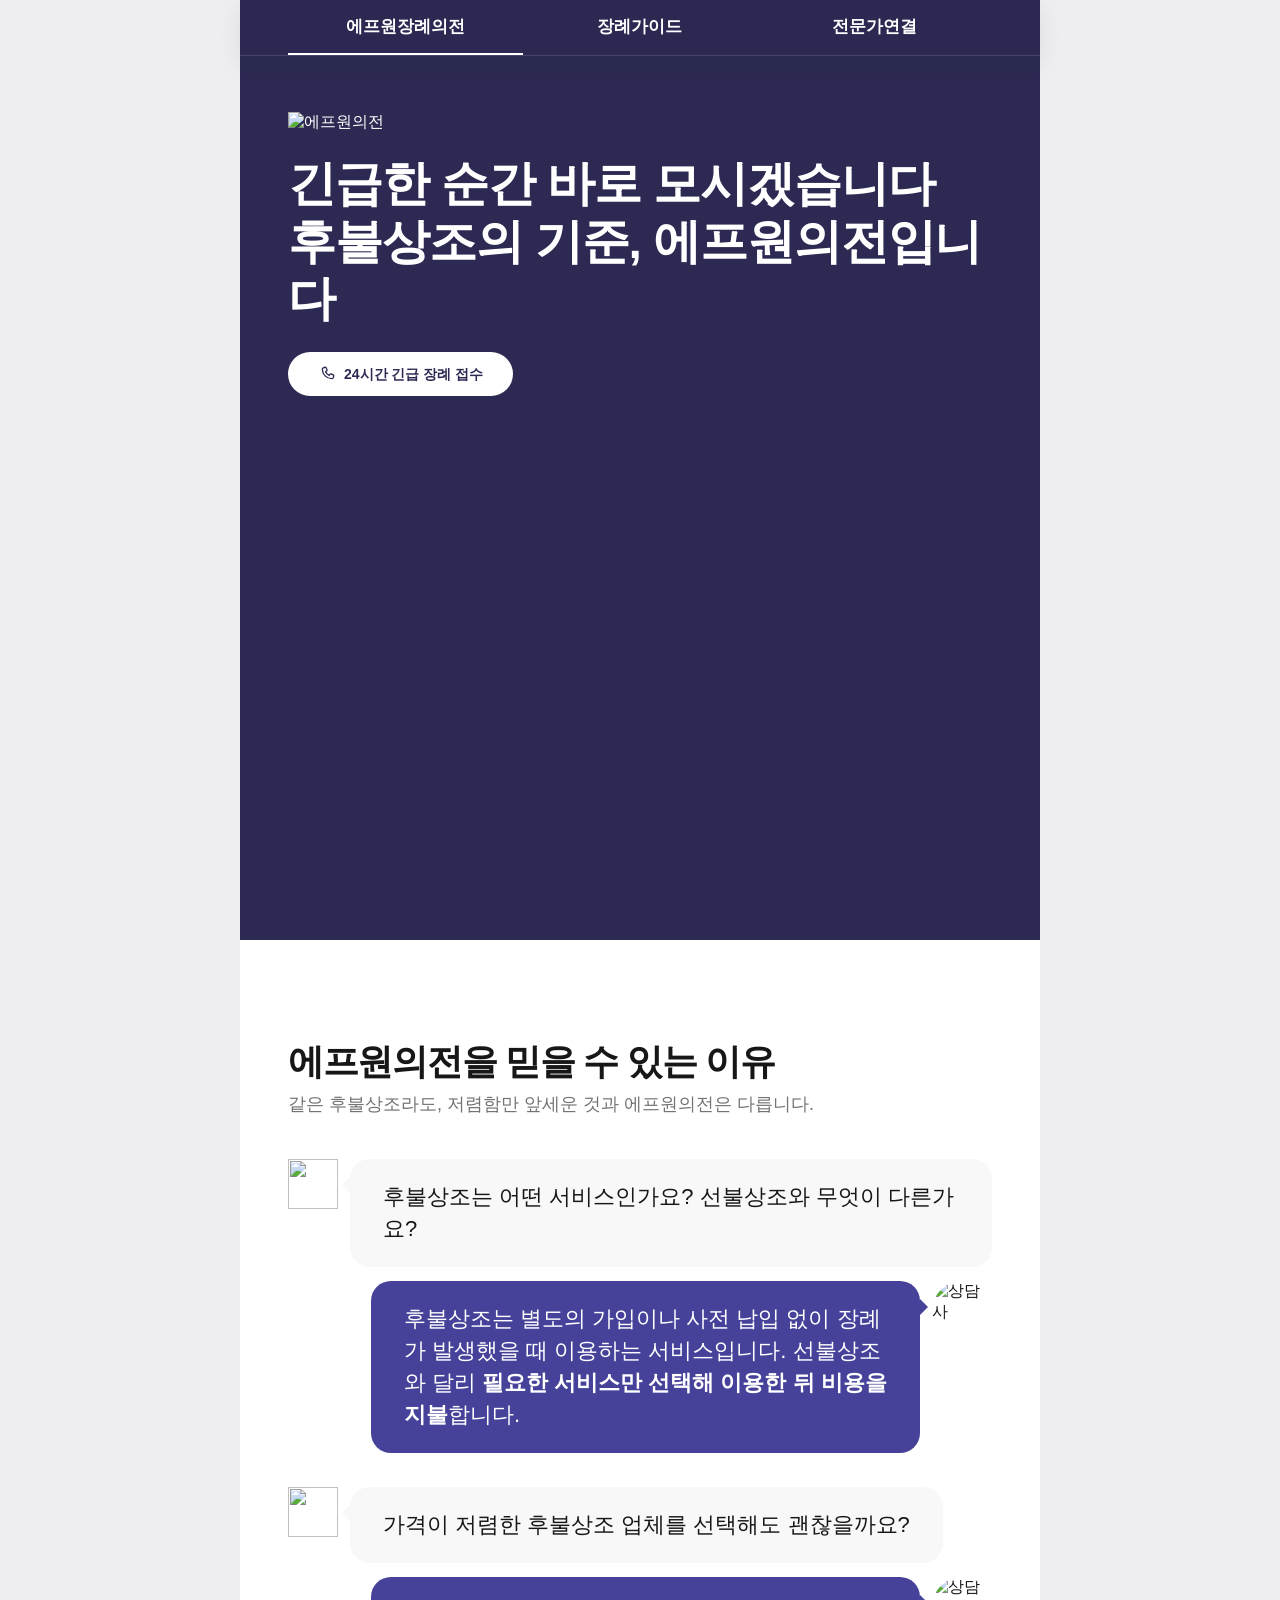
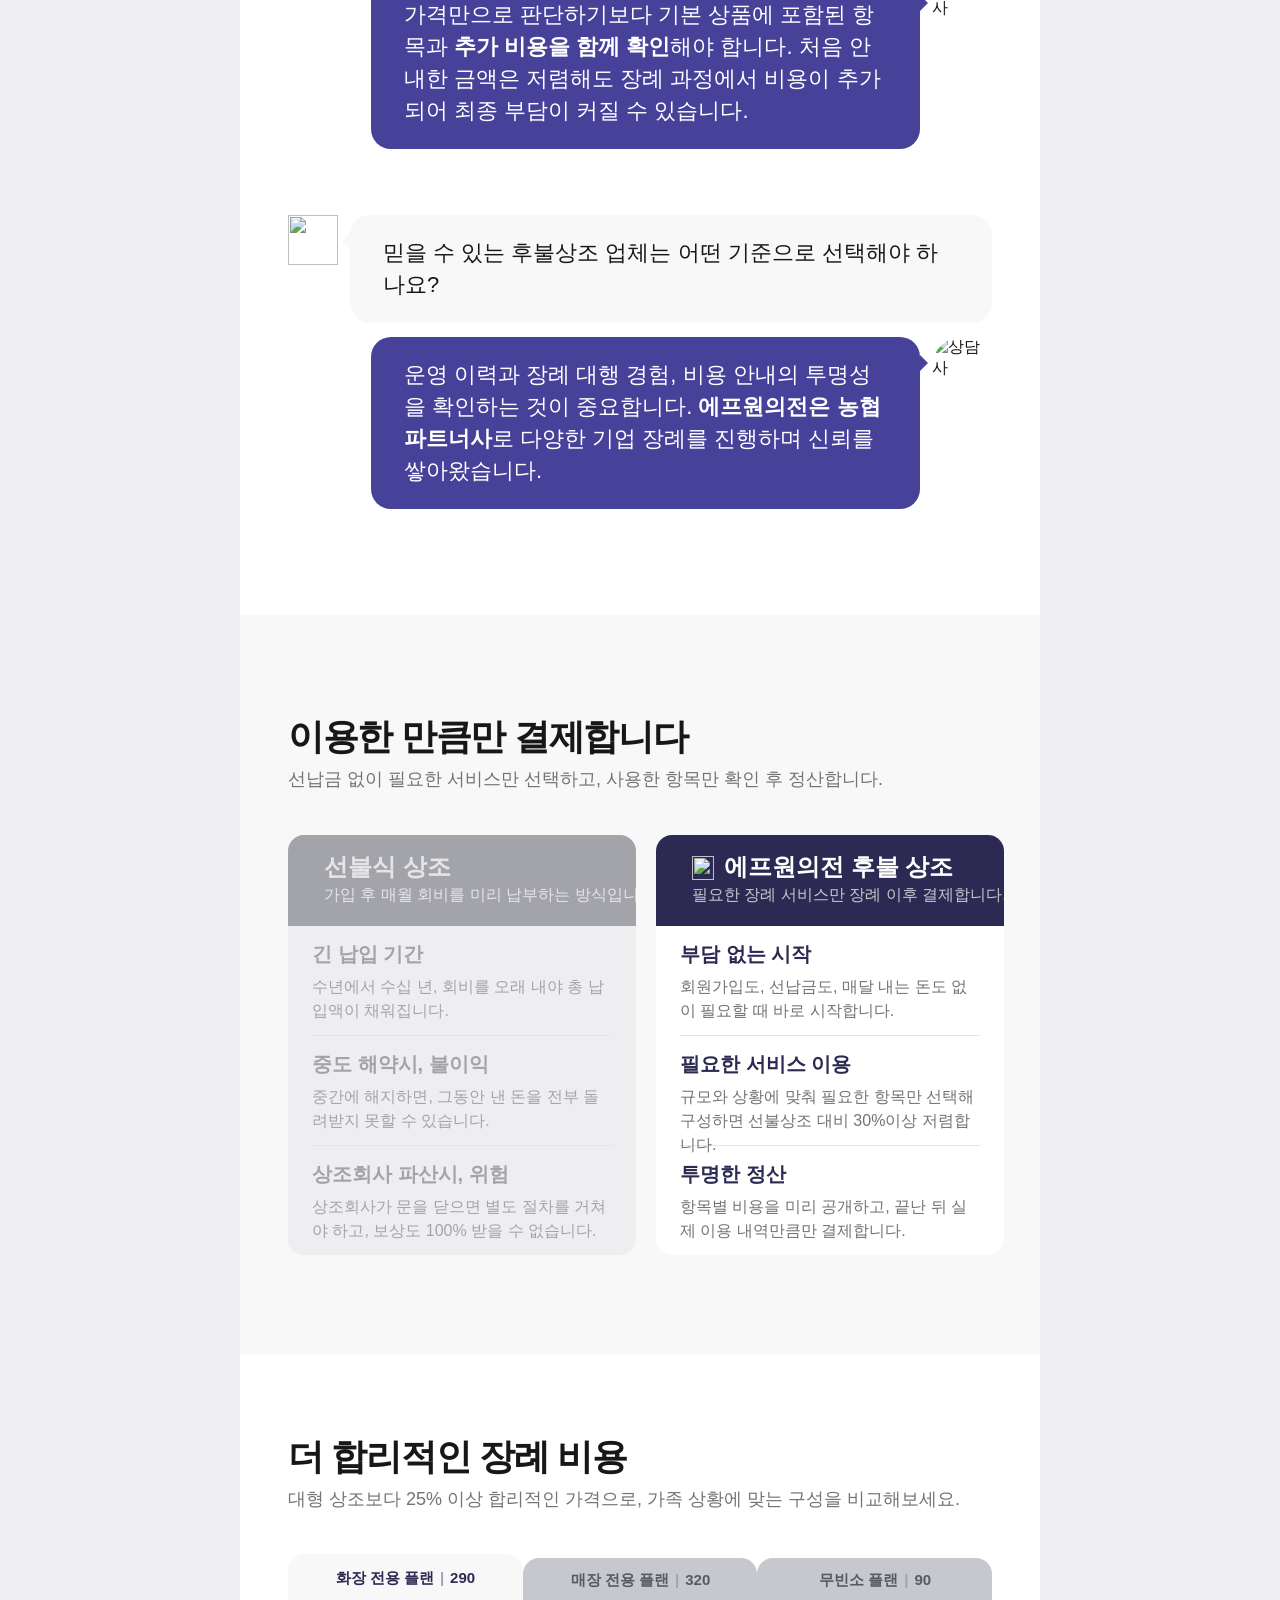
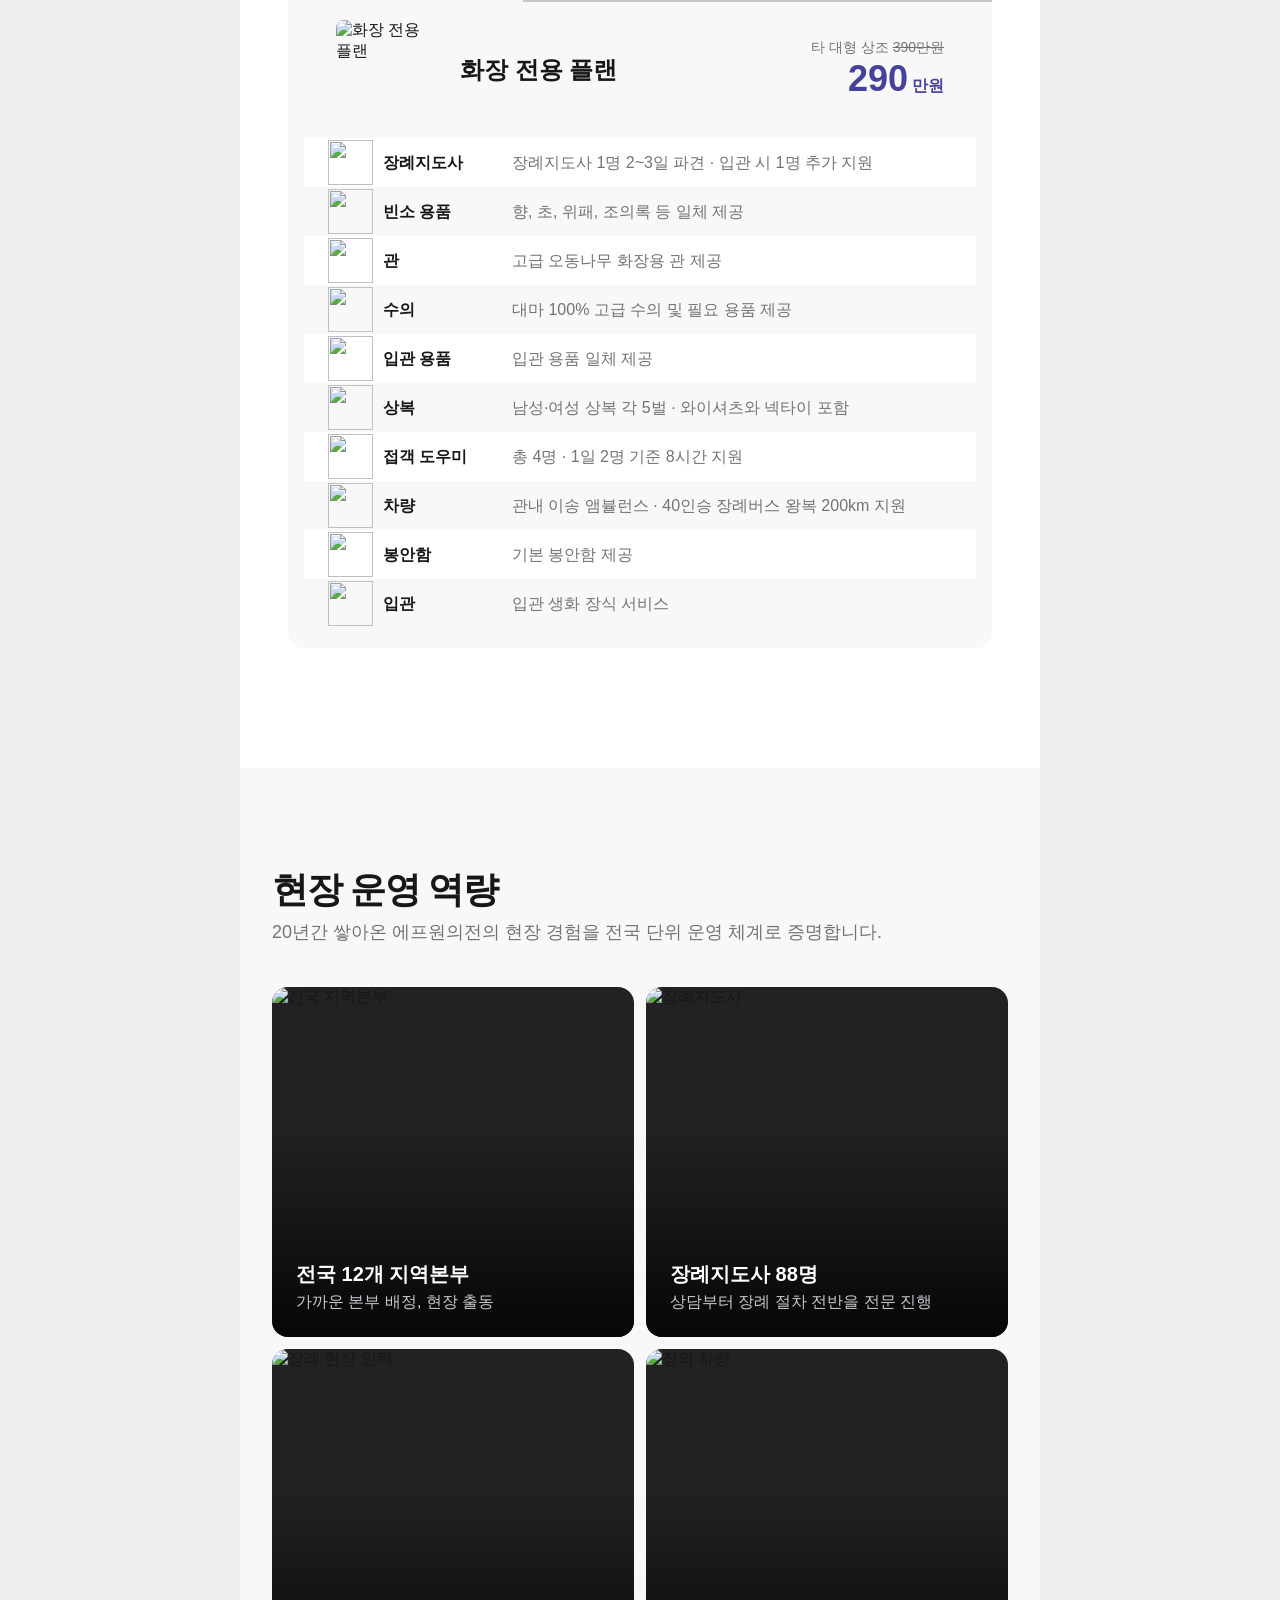
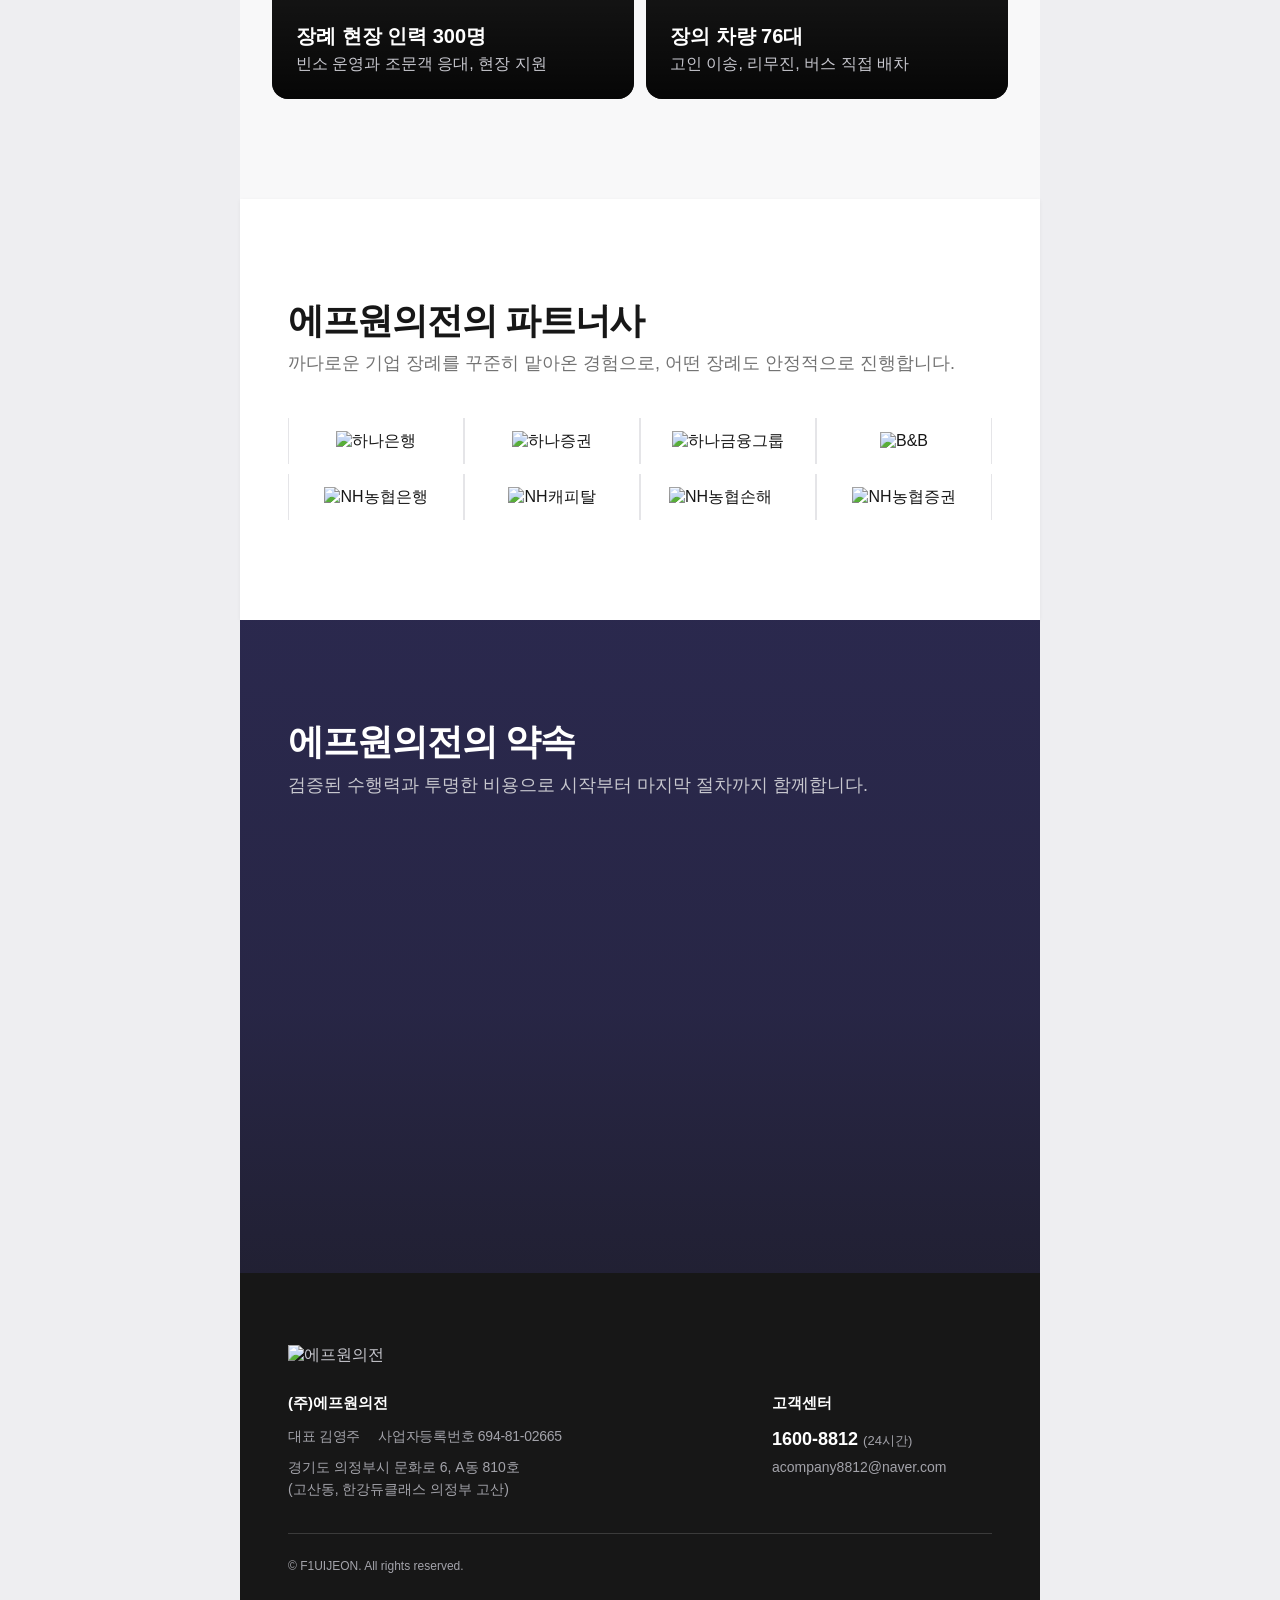
==== index.html @ 9bc2f61b "Set up Studio Duggubi F1 website preview" ====
<!doctype html>
<html lang="ko">
<head>
  <meta charset="utf-8">
  <meta name="robots" content="noindex, nofollow">
  <meta name="viewport" content="width=device-width,initial-scale=1">
  <title>에프원의전</title>
  <meta name="description" content="후불상조 장례의 기준, 에프원의전">
  <link rel="stylesheet" href="assets/pretendard.css">
  <link rel="stylesheet" href="styles.css?v=239">
</head>
<body>
  <header class="site-header">
    <div class="header-top">
      <a class="brand" href="#home"><img src="assets/logo.svg" alt="에프원의전"></a>
      <button class="menu-button" type="button" aria-label="메뉴 열기" aria-expanded="false">☰</button>
    </div>
    <nav class="nav" aria-label="주 메뉴">
      <a href="#home" data-page="home">에프원장례의전</a>
      <a href="#info" data-page="info">장례가이드</a>
      <a href="#onestop" data-page="onestop">전문가연결</a>
    </nav>
  </header>

  <main>
    <article class="page" id="home">
      <section class="hero home-hero">
        <picture><source media="(max-width:799px)" srcset="assets/home-hero-mobile.png"><img class="home-hero-image" src="assets/home-hero.png" alt="흰 국화"></picture>
        <div class="hero-copy"><img class="hero-brand-logo" src="assets/logo.svg" alt="에프원의전"><h1><span>긴급한 순간 바로 모시겠습니다</span><span>후불상조의 기준, 에프원의전입니다</span></h1><a class="pill" href="tel:16008812"><svg viewBox="0 0 24 24" aria-hidden="true"><path d="M7.1 3.8 9.4 3c.6-.2 1.3.1 1.5.7l1.1 2.8c.2.5 0 1.1-.4 1.4l-1.5 1.2a13 13 0 0 0 4.8 4.8l1.2-1.5c.4-.4.9-.6 1.4-.4l2.8 1.1c.6.2.9.9.7 1.5l-.8 2.3c-.3.8-1 1.3-1.8 1.3C11.4 18.2 5.8 12.6 5.8 5.6c0-.8.5-1.5 1.3-1.8Z"/></svg>24시간 긴급 장례 접수</a></div>
      </section>
      <div class="petal-layer" aria-hidden="true">
        <img src="assets/petal-1.png" alt=""><img src="assets/petal-2.png" alt=""><img src="assets/petal-3.png" alt=""><img src="assets/petal-4.png" alt="">
        <img src="assets/petal-2.png" alt=""><img src="assets/petal-4.png" alt=""><img src="assets/petal-1.png" alt=""><img src="assets/petal-3.png" alt="">
        <img src="assets/petal-4.png" alt=""><img src="assets/petal-2.png" alt=""><img src="assets/petal-3.png" alt=""><img src="assets/petal-1.png" alt="">
      </div>

      <section class="section">
        <div class="heading"><h2>에프원의전을 믿을 수 있는 이유</h2><p>같은 후불상조라도, 저렴함만 앞세운 것과 에프원의전은 다릅니다.</p></div>
        <div class="chat-list">
          <div class="chat">
            <div class="chat-row user"><span class="chat-user"><img src="assets/chat-user.svg" alt=""></span><p class="question">후불상조는 어떤 서비스인가요? 선불상조와 무엇이 다른가요?</p></div>
            <div class="chat-row bot"><p class="answer">후불상조는 별도의 가입이나 사전 납입 없이 장례가 발생했을 때 이용하는 서비스입니다. 선불상조와 달리 <strong>필요한 서비스만 선택해 이용한 뒤 비용을 지불</strong>합니다.</p><span class="chat-avatar"><img src="assets/avatar.png" alt="상담사"></span></div>
          </div>
          <div class="chat">
            <div class="chat-row user"><span class="chat-user"><img src="assets/chat-user.svg" alt=""></span><p class="question">가격이 저렴한 후불상조 업체를 선택해도 괜찮을까요?</p></div>
            <div class="chat-row bot"><p class="answer">가격만으로 판단하기보다 기본 상품에 포함된 항목과 <strong>추가 비용을 함께 확인</strong>해야 합니다. 처음 안내한 금액은 저렴해도 장례 과정에서 비용이 추가되어 최종 부담이 커질 수 있습니다.</p><span class="chat-avatar"><img src="assets/avatar.png" alt="상담사"></span></div>
          </div>
          <div class="chat">
            <div class="chat-row user"><span class="chat-user"><img src="assets/chat-user.svg" alt=""></span><p class="question">믿을 수 있는 후불상조 업체는 어떤 기준으로 선택해야 하나요?</p></div>
            <div class="chat-row bot"><p class="answer">운영 이력과 장례 대행 경험, 비용 안내의 투명성을 확인하는 것이 중요합니다. <strong>에프원의전은 농협 파트너사</strong>로 다양한 기업 장례를 진행하며 신뢰를 쌓아왔습니다.</p><span class="chat-avatar"><img src="assets/avatar.png" alt="상담사"></span></div>
          </div>
        </div>
      </section>

      <section class="section muted compare-section">
        <div class="heading"><h2>이용한 만큼만 결제합니다</h2><p>선납금 없이 필요한 서비스만 선택하고, 사용한 항목만 확인 후 정산합니다.</p></div>
        <div class="compare">
          <div class="compare-card prepaid"><div class="compare-head"><h3>선불식 상조</h3><p>가입 후 매월 회비를 미리 납부하는 방식입니다.</p></div><ul><li><b>긴 납입 기간</b><span>수년에서 수십 년, 회비를 오래 내야 총 납입액이 채워집니다.</span></li><li><b>중도 해약시, 불이익</b><span>중간에 해지하면, 그동안 낸 돈을 전부 돌려받지 못할 수 있습니다.</span></li><li><b>상조회사 파산시, 위험</b><span>상조회사가 문을 닫으면 별도 절차를 거쳐야 하고, 보상도 100% 받을 수 없습니다.</span></li></ul></div>
          <div class="compare-card featured"><div class="compare-head"><h3><img src="assets/plan-brand.svg" alt="">에프원의전 후불 상조</h3><p>필요한 장례 서비스만 장례 이후 결제합니다.</p></div><ul><li><b>부담 없는 시작</b><span>회원가입도, 선납금도, 매달 내는 돈도 없이 필요할 때 바로 시작합니다.</span></li><li><b>필요한 서비스 이용</b><span>규모와 상황에 맞춰 필요한 항목만 선택해 구성하면 선불상조 대비 30%이상 저렴합니다.</span></li><li><b>투명한 정산</b><span>항목별 비용을 미리 공개하고, 끝난 뒤 실제 이용 내역만큼만 결제합니다.</span></li></ul></div>
        </div>
      </section>

      <section class="section plan-section">
        <div class="heading"><h2>더 합리적인 장례 비용</h2><p>대형 상조보다 25% 이상 합리적인 가격으로, 가족 상황에 맞는 구성을 비교해보세요.</p></div>
        <div class="plan-tabs" role="tablist" aria-label="장례 플랜 선택"><button id="plan-tab-cremation" type="button" role="tab" aria-selected="true" aria-controls="plan-panel" tabindex="0" class="selected" data-plan="cremation"><span>화장 전용 플랜</span><strong>290</strong></button><button id="plan-tab-burial" type="button" role="tab" aria-selected="false" aria-controls="plan-panel" tabindex="-1" data-plan="burial"><span>매장 전용 플랜</span><strong>320</strong></button><button id="plan-tab-simple" type="button" role="tab" aria-selected="false" aria-controls="plan-panel" tabindex="-1" data-plan="simple"><span>무빈소 플랜</span><strong>90</strong></button></div>
        <div class="plan-card" id="plan-panel" role="tabpanel" aria-labelledby="plan-tab-cremation">
          <div class="plan-summary"><img id="plan-image" src="assets/plan.png" alt="화장 전용 플랜"><h3 id="plan-title">화장 전용 플랜</h3><div><small>타 대형 상조 <s id="plan-original-price">390만원</s></small><strong><span id="plan-price">290</span><em>만원</em></strong></div></div>
          <div class="plan-items" id="plan-items">
            <div><img src="assets/item-1.png" alt=""><b>장례지도사</b><span>장례지도사 1명 2~3일 파견 · 입관 시 1명 추가 지원</span></div>
            <div><img src="assets/item-2.png" alt=""><b>빈소 용품</b><span>향, 초, 위패, 조의록 등 일체 제공</span></div>
            <div><img src="assets/item-3.png" alt=""><b>관</b><span>고급 오동나무 화장용 관 제공</span></div>
            <div><img src="assets/item-4.png" alt=""><b>수의</b><span>대마 100% 고급 수의 및 필요 용품 제공</span></div>
            <div><img src="assets/item-5.png" alt=""><b>입관 용품</b><span>입관 용품 일체 제공</span></div>
            <div><img src="assets/item-6.png" alt=""><b>상복</b><span>남성·여성 상복 각 5벌 · 와이셔츠와 넥타이 포함</span></div>
            <div><img src="assets/item-7.png" alt=""><b>접객 도우미</b><span>총 4명 · 1일 2명 기준 8시간 지원</span></div>
            <div><img src="assets/item-8.png" alt=""><b>차량</b><span>관내 이송 앰뷸런스 · 40인승 장례버스 왕복 200km 지원</span></div>
            <div><img src="assets/item-urn.png" alt=""><b>봉안함</b><span>기본 봉안함 제공</span></div>
            <div><img src="assets/item-10.png" alt=""><b>입관</b><span>입관 생화 장식 서비스</span></div>
          </div>
        </div>
      </section>

      <section class="section muted field-section"><div class="heading"><h2>현장 운영 역량</h2><p>20년간 쌓아온 에프원의전의 현장 경험을 전국 단위 운영 체계로 증명합니다.</p></div><div class="photo-grid">
        <figure><img src="assets/field-1-original.png" alt="전국 지역본부"><figcaption><b>전국 12개 지역본부</b><span>가까운 본부 배정, 현장 출동</span></figcaption></figure>
        <figure><img src="assets/field-2-original.png" alt="장례지도사"><figcaption><b>장례지도사 88명</b><span>상담부터 장례 절차 전반을 전문 진행</span></figcaption></figure>
        <figure><img src="assets/field-3-original.png" alt="장례 현장 인력"><figcaption><b>장례 현장 인력 300명</b><span>빈소 운영과 조문객 응대, 현장 지원</span></figcaption></figure>
        <figure><img src="assets/field-4-original.png" alt="장의 차량"><figcaption><b>장의 차량 76대</b><span>고인 이송, 리무진, 버스 직접 배차</span></figcaption></figure>
      </div></section>
      <section class="section partners-section"><div class="heading"><h2>에프원의전의 파트너사</h2><p>까다로운 기업 장례를 꾸준히 맡아온 경험으로, 어떤 장례도 안정적으로 진행합니다.</p></div><div class="partners"><div><img src="assets/partner-1.svg" alt="하나은행"></div><div><img src="assets/partner-2.svg" alt="하나증권"></div><div><img src="assets/partner-3.svg" alt="하나금융그룹"></div><div><img src="assets/partner-4.png" alt="B&B"></div><div><img src="assets/partner-5.svg" alt="NH농협은행"></div><div><img src="assets/partner-6.svg" alt="NH캐피탈"></div><div><img src="assets/partner-7.svg" alt="NH농협손해보험"></div><div><img src="assets/partner-8.svg" alt="NH농협증권"></div></div></section>
      <section class="closing"><div><h2>에프원의전의 약속</h2><p>검증된 수행력과 투명한 비용으로 시작부터 마지막 절차까지 함께합니다.</p></div></section>
    </article>

    <article class="page" id="info" hidden>
      <section class="section"><div class="heading"><h1>사망 장소별 대처법</h1><p>사망시 당황하지 말고 장소별 첫 조치부터 확인하세요.</p></div><div class="place-list">
        <div class="place"><img src="assets/place-hospital-brand.png?v=1" alt=""><div><h3>의료기관·병원에서 사망 시</h3><b>사망진단서 먼저 발급 받으세요</b><p>장례식장 선정·예약 → 장례식장 이동</p></div></div>
        <div class="place"><img src="assets/place-home-brand.png?v=1" alt=""><div><h3>자택에서 사망 시</h3><b>112에 먼저 신고하세요</b><p>경찰 안내에 따라 검안·사망진단서 발급 → 장례식장 이동</p></div></div>
        <div class="place"><img src="assets/place-care-brand.png?v=1" alt=""><div><h3>요양원에서 사망 시</h3><b>발급지도사에게 안내받으세요</b><p>장례식장 선정·예약 → 이송차량 섭외 → 장례식장 이동</p></div></div>
        <div class="place"><img src="assets/place-outside-brand.png?v=1" alt=""><div><h3>외부(기타)지역에서 사망 시</h3><b>112 또는 119에 먼저 신고하세요</b><p>해당 관할서에서 조사 → 장례식장 선정·예약 → 장례식장 이동</p></div></div>
        <div class="place"><img src="assets/place-accident-brand.png?v=1" alt=""><div><h3>사고로 사망 시</h3><b>112 또는 119에 먼저 신고하세요</b><p>해당 관할서에서 조사 → 장례식장 선정·예약 → 장례식장 이동</p></div></div>
      </div></section>
      <section class="section muted schedule-section"><div class="heading"><h2>장례(3일장) 일정</h2><p>장례는 하루하루 해야 할 일이 다릅니다. 날짜별 흐름을 미리 확인하세요.</p></div><div class="days" aria-label="3일장 진행 절차">
        <article class="day"><h3>1일차</h3><div class="day-body"><h4>고인을 이송하고 빈소를 마련합니다</h4><ol><li>장례 접수</li><li>고인 이송 및 사망진단</li><li>고인 안치</li><li>상조 / 장례식장 계약</li><li>부고 알림</li></ol></div></article>
        <img class="day-arrow" src="assets/process-arrow.svg" alt="" aria-hidden="true">
        <article class="day"><h3>2일차</h3><div class="day-body"><h4>입관을 진행하고 조문객을 맞이합니다</h4><ol><li>염습</li><li>입관식</li><li>성복제</li><li>조문객 맞이</li><li>장지 예약</li></ol></div></article>
        <img class="day-arrow" src="assets/process-arrow.svg" alt="" aria-hidden="true">
        <article class="day"><h3>3일차</h3><div class="day-body"><h4>발인 후 화장을 진행합니다</h4><ol><li>발인</li><li>운구</li><li>장지 이동</li><li>화장 / 매장</li><li>혼백수습 후 귀환</li></ol></div></article>
      </div></section>
      <section class="section after-guide"><div class="heading"><h2>장례 이후 할 일</h2><p>급한 일부터 순서대로 확인하고, 필요한 세부 절차만 펼쳐보세요.</p></div>
        <div class="after-accordions">
          <details><summary><span class="after-step">01</span><span><small>장례 직후</small><b>챙겨야 할 서류와 비용</b></span></summary><div class="after-detail single-copy"><div class="after-topic"><h3>서류 보관</h3><ul><li><b>사망진단서·시체검안서</b>는 의료기관이 사망 사실과 원인을 증명하는 문서입니다.</li><li>사망신고·보험금 청구·금융 업무에 반복적으로 제출할 수 있어 여러 부를 준비합니다.</li><li><b>화장·봉안증명서</b>는 화장과 유골 안치 사실을 확인하는 자료이므로 장지 계약서와 함께 보관합니다.</li></ul></div><div class="after-topic"><h3>비용 증빙</h3><ul><li><b>장례비 증빙</b>은 장례에 실제로 사용한 비용을 확인하는 계약서·명세서·영수증을 말합니다.</li><li>장례식장·장례용품·운구·화장·장지 비용을 항목별로 나누어 정리합니다.</li><li>상속세 공제 검토에 활용될 수 있으므로 결제 내역과 원본을 함께 남겨둡니다.</li></ul></div></div></details>
          <details><summary><span class="after-step">02</span><span><small>가족의 종교와 뜻에 따라 선택</small><b>탈상·조문 답례·삼우제·49재</b></span></summary><div class="after-detail single-copy"><div class="after-topic"><h3>탈상</h3><ul><li>상복을 벗고 공식적인 애도 기간을 마무리하는 것을 뜻합니다.</li><li>현대에는 장례를 마치며 탈상하기도 하지만 종교와 가정에 따라 시점이 달라질 수 있습니다.</li></ul></div><div class="after-topic"><h3>조문 답례</h3><ul><li>장례 직후 조문객과 장례를 도와준 분들에게 감사의 뜻을 전하는 일입니다.</li><li>문자·전화·답례품 등 가족에게 부담되지 않는 방식을 선택합니다.</li></ul></div><div class="after-topic"><h3>삼우제</h3><ul><li>장례를 마친 뒤 장지를 다시 찾아 고인을 추모하는 전통 의례입니다.</li><li>법적 의무는 아니며 가족의 일정과 뜻에 따라 진행 여부를 정합니다.</li></ul></div><div class="after-topic"><h3>49재</h3><ul><li>불교에서 고인의 사후 49일 동안 명복을 비는 추모 의례입니다.</li><li>종교 의례이므로 고인의 신앙과 가족의 뜻을 고려해 진행합니다.</li></ul></div></div></details>
          <details><summary><span class="after-step">03</span><span><small>1개월 이내</small><b>사망신고와 고인 명의 정리</b></span></summary><div class="after-detail single-copy"><div class="after-topic"><h3>사망신고</h3><ul><li><b>사망신고</b>는 사망 사실을 가족관계등록부에 반영하는 공식 행정 절차입니다.</li><li>신고가 처리되어야 고인 명의 정리와 상속 관련 후속 절차를 원활하게 진행할 수 있습니다.</li><li>사망진단서와 신고인 신분증 등 필요한 서류를 확인해 주민센터 등에 접수합니다.</li></ul></div><div class="after-topic"><h3>고인 명의 정리</h3><ul><li><b>명의 정리</b>는 고인 이름으로 유지된 계약을 해지하거나 가족 명의로 변경하는 과정입니다.</li><li>휴대전화·인터넷·카드·자동이체와 정기결제를 확인해 불필요한 요금 발생을 막습니다.</li><li>연금의 유족급여와 보험금 청구 가능 여부도 함께 확인합니다.</li></ul></div></div></details>
          <details><summary><span class="after-step">04</span><span><small>가능하면 바로, 신청은 1년 이내</small><b>안심상속으로 재산·채무 조회</b></span></summary><div class="after-detail single-copy"><div class="after-topic"><h3>안심상속 원스톱 서비스</h3><ul><li><b>안심상속</b>은 고인의 여러 재산과 채무를 한 번의 신청으로 조회할 수 있게 돕는 행정 서비스입니다.</li><li>예금·보험·부동산·자동차·연금뿐 아니라 대출·세금도 함께 확인합니다.</li><li>조회 결과는 단순승인·한정승인·상속포기를 판단하는 기초 자료가 됩니다.</li></ul></div><div class="after-topic"><h3>신청과 결과 확인</h3><ul><li>행정복지센터를 방문하거나 정부24에서 온라인으로 신청할 수 있습니다.</li><li>기관마다 결과 통보 시점이 달라 문자·우편·온라인 등으로 나누어 안내될 수 있습니다.</li><li>일부 결과만 확인하고 판단하지 않도록 모든 조회 결과가 도착했는지 점검합니다.</li></ul><a class="after-link" href="https://www.gov.kr/mw/AA020InfoCappView.do?CappBizCD=17400000001&amp;HighCtgCD=A01007&amp;tp_seq=01" target="_blank" rel="noopener">정부24 안심상속 신청하기 →</a></div></div></details>
          <details><summary><span class="after-step">05</span><span><small>상속 사실을 안 날부터 3개월 이내</small><b>상속 승인·한정승인·포기 결정</b></span></summary><div class="after-detail single-copy"><div class="after-topic"><h3>단순승인과 한정승인</h3><ul><li><b>단순승인</b>은 고인의 재산과 채무를 제한 없이 모두 승계하는 방식입니다.</li><li><b>한정승인</b>은 상속받은 재산의 범위 안에서만 고인의 채무를 갚는 법원 절차입니다.</li><li>채무가 많거나 규모가 불확실하면 재산을 처분하기 전에 선택 방법을 검토해야 합니다.</li></ul></div><div class="after-topic"><h3>상속포기</h3><ul><li><b>상속포기</b>는 고인의 재산과 채무를 모두 승계하지 않겠다고 법원에 신고하는 절차입니다.</li><li>상속권이 다음 순위 가족에게 넘어갈 수 있어 가족 전체의 상속 관계를 확인해야 합니다.</li><li>각 절차에는 기한이 있으므로 결정이 어렵다면 법률 전문가의 확인을 받습니다.</li></ul><a class="after-expert-link" href="#onestop-cases" data-expert-target="expert-legal-office">전문가 연결하기 →</a></div></div></details>
          <details><summary><span class="after-step">06</span><span><small>재산별 기한 확인</small><b>예금·보험·자동차·부동산 명의 정리</b></span></summary><div class="after-detail single-copy"><div class="after-topic"><h3>예금과 보험</h3><ul><li><b>상속예금 지급</b>은 고인의 예금을 확인된 상속인에게 지급하는 금융기관의 상속 처리 절차입니다.</li><li>일반적으로 사망진단서, 고인의 기본증명서·가족관계증명서, 상속인 신분증과 인감증명서 등이 필요합니다.</li><li>공동상속이라면 상속재산분할협의서나 다른 상속인의 위임장·인감증명서를 요구할 수 있습니다.</li><li>보험금은 보험증권, 보험금 청구서, 수익자 통장 사본 등을 추가로 준비하며 정확한 목록은 해당 금융기관에 확인합니다.</li></ul><a class="after-expert-link" href="#onestop-cases" data-expert-target="expert-insurance">전문가 연결하기 →</a></div><div class="after-topic"><h3>자동차와 부동산</h3><ul><li><b>이전등록</b>은 고인 명의 자동차의 소유자를 상속인으로 변경하는 절차입니다.</li><li><b>상속등기</b>는 고인 명의 부동산을 상속인 명의로 바꾸는 등기 절차입니다.</li><li>공동상속이라면 재산분할 협의 후 자동차 등록과 부동산 등기·취득세를 각각 처리합니다.</li></ul><a class="after-expert-link" href="#onestop-cases" data-expert-target="expert-property">전문가 연결하기 →</a></div></div></details>
          <details><summary><span class="after-step">07</span><span><small>사망한 달의 말일부터 6개월 이내</small><b>상속세 신고와 최종 정리</b></span></summary><div class="after-detail single-copy"><div class="after-topic"><h3>상속세 신고자료</h3><ul><li><b>상속세</b>는 고인에게서 이전받은 재산을 기준으로 계산하는 세금입니다.</li><li>상속재산뿐 아니라 채무·장례비용·상속인별 재산분할 내용도 함께 정리합니다.</li><li>채무와 장례비용 증빙은 공제 검토에 필요할 수 있으므로 원본을 준비합니다.</li></ul></div><div class="after-topic"><h3>공제와 납부</h3><ul><li><b>상속공제</b>는 가족관계와 재산 종류 등에 따라 과세 대상 금액에서 일정액을 빼는 제도입니다.</li><li>적용 가능한 공제를 확인한 뒤 신고 대상과 예상 세액을 계산합니다.</li><li>납부 부담이 크다면 분납·연부연납 등 이용 가능한 방법도 확인합니다.</li></ul><a class="after-expert-link" href="#onestop-cases" data-expert-target="expert-tax">전문가 연결하기 →</a></div></div></details>
        </div>
        <p class="after-source">행정 기한은 상황에 따라 달라질 수 있습니다. <a href="https://www.gov.kr/mw/AA020InfoCappView.do?CappBizCD=17400000001&amp;HighCtgCD=A01007&amp;tp_seq=01" target="_blank" rel="noopener">정부24 안심상속</a> · <a href="https://www.scourt.go.kr/" target="_blank" rel="noopener">대한민국 법원</a> · <a href="https://www.nts.go.kr/nts/cm/cntnts/cntntsView.do?cntntsId=7719&amp;mi=2324" target="_blank" rel="noopener">국세청 상속세 안내</a>에서 최종 확인하세요.</p>
      </section>
      <section class="section guide-expert-section">
        <div class="guide-expert-card">
          <div class="guide-expert-copy">
            <h2>복잡한 절차, 저희가 대신합니다</h2>
            <p>상황만 설명해주시면, 바쁘고 어려운 절차를 전문가가 대신 정리해드립니다.</p>
            <a href="#onestop-cases">내 상황에 맞는 전문가 찾기 →</a>
          </div>
        </div>
      </section>
    </article>

    <article class="page" id="onestop" hidden>
      <section class="hero onestop-hero"><div><h1>장례부터 상속·행정까지,<br>에프원의전 원스톱으로 끝냅니다</h1></div></section>
      <section class="onestop-flow" aria-labelledby="onestop-flow-title">
        <div class="onestop-flow-heading">
          <h2 id="onestop-flow-title">복잡하고 고민되는 일이 있으신가요?</h2>
          <p>장례 접수부터 장례 과정은 물론 사망신고, 재산 확인까지 에프원의전이 도와드립니다.</p>
        </div>
        <div class="onestop-flow-window">
          <div class="onestop-flow-track">
            <div class="onestop-flow-group">
              <div class="onestop-flow-item"><img src="assets/item-1.png" alt=""><span>장례 접수</span></div>
              <div class="onestop-flow-item"><img src="assets/item-8.png" alt=""><span>고인 이송</span></div>
              <div class="onestop-flow-item"><img src="assets/item-10.png" alt=""><span>입관·발인</span></div>
              <div class="onestop-flow-item"><img src="assets/place-home-brand.png?v=1" alt=""><span>사망신고</span></div>
              <div class="onestop-flow-item"><img src="assets/service-debt-bag-v3.png" alt=""><span>재산·채무 확인</span></div>
              <div class="onestop-flow-item"><img src="assets/service-2.png" alt=""><span>상속세 신고</span></div>
              <div class="onestop-flow-item"><img src="assets/service-5.png" alt=""><span>보험금 청구</span></div>
              <div class="onestop-flow-item"><img src="assets/service-6.png" alt=""><span>법률 상담</span></div>
            </div>
            <div class="onestop-flow-group" aria-hidden="true">
              <div class="onestop-flow-item"><img src="assets/item-1.png" alt=""><span>장례 접수</span></div>
              <div class="onestop-flow-item"><img src="assets/item-8.png" alt=""><span>고인 이송</span></div>
              <div class="onestop-flow-item"><img src="assets/item-10.png" alt=""><span>입관·발인</span></div>
              <div class="onestop-flow-item"><img src="assets/place-home-brand.png?v=1" alt=""><span>사망신고</span></div>
              <div class="onestop-flow-item"><img src="assets/service-debt-bag-v3.png" alt=""><span>재산·채무 확인</span></div>
              <div class="onestop-flow-item"><img src="assets/service-2.png" alt=""><span>상속세 신고</span></div>
              <div class="onestop-flow-item"><img src="assets/service-5.png" alt=""><span>보험금 청구</span></div>
              <div class="onestop-flow-item"><img src="assets/service-6.png" alt=""><span>법률 상담</span></div>
            </div>
          </div>
        </div>
      </section>
      <section class="section muted onestop-services" id="onestop-cases"><div class="heading"><h2>검증된 전문가 연결</h2><p>상속·세무·보험·부동산·추모·법률까지, 필요한 분야의 전문가가 직접 상담하고 진행합니다.</p></div><div class="services profile-accordion">
        <details id="expert-legal-office"><summary><img src="assets/service-debt-bag-v3.png" alt=""><span><i>빚·한정승인</i><i>법무사</i></span><b>상속받을 재산보다 빚이 많을까 봐 걱정됩니다.</b></summary><div class="service-expert"><div class="expert-who"><img class="person-photo" src="assets/experts/kim-haeram.png" alt="김해람 법무사"><b>김해람</b><small>해람법무사</small></div><div class="expert-info"><p class="expert-lead">빚을 그대로 떠안지 않도록, 기한 안에 정리해 드립니다.</p><ul><li>고인의 재산과 채무를 먼저 확인합니다.</li><li>상속포기와 한정승인 중 적합한 방향을 안내합니다.</li><li>법원 제출 서류 준비와 신청 절차를 함께 진행합니다.</li></ul><a href="tel:16008812">법무사와 상담하기 →</a></div></div></details>
        <details id="expert-tax"><summary><img src="assets/service-2.png" alt=""><span><i>세금·신고</i><i>세무사</i></span><b>상속세 신고와 납부를 맡기고 싶습니다.</b></summary><div class="service-expert"><div class="expert-who"><img class="person-photo" src="assets/experts/shin-yungwon.png" alt="신윤권 세무사"><b>신윤권</b><small>세무회계 장성</small></div><div class="expert-info"><p class="expert-lead">내야 할 세금부터 신고 일정까지 먼저 계산해 드립니다.</p><ul><li>상속재산과 공제자료를 검토합니다.</li><li>예상 상속세와 신고 대상 여부를 확인합니다.</li><li>신고·납부에 필요한 서류와 일정을 관리합니다.</li></ul><a href="tel:16008812">세무사와 상담하기 →</a></div></div></details>
        <details><summary><img src="assets/service-3.png" alt=""><span><i>추모 기념품</i><i>3D 피규어 전문가</i></span><b>고인의 모습을 담은 피규어를 봉안당에 놓고 싶습니다.</b></summary><div class="service-expert"><div class="expert-who"><img class="person-photo" src="assets/experts/shin-kyunghee.png" alt="신경희 아트네이션스튜디오 대표"><b>신경희</b><small>아트네이션스튜디오</small></div><div class="expert-info"><p class="expert-lead">고인의 모습과 기억을 가족만의 추모품으로 남겨드립니다.</p><ul><li>생전 사진을 바탕으로 3D 피규어를 제작합니다.</li><li>봉안당에 둘 맞춤 추모용품을 준비합니다.</li><li>사진 복원과 보정 등 필요한 작업을 안내합니다.</li></ul><a href="tel:16008812">3D 피규어 전문가와 상담하기 →</a></div></div></details>
        <details><summary><img src="assets/service-4.png" alt=""><span><i>근조화환</i><i>플로리스트</i></span><b>장례식장으로 근조화환을 보내고 싶습니다.</b></summary><div class="service-expert"><div class="expert-who"><img class="person-photo" src="assets/experts/kwon-youngman.png" alt="권영만 원스톱플라워 대표"><b>권영만</b><small>원스톱플라워</small></div><div class="expert-info"><p class="expert-lead">빈소와 일정에 맞춰 필요한 시간에 정확히 전달합니다.</p><ul><li>빈소 위치와 전달 가능 시간을 확인합니다.</li><li>예산과 관계에 맞는 근조화환을 안내합니다.</li><li>주문부터 제작·배송 완료까지 관리합니다.</li></ul><a href="tel:16008812">플로리스트와 상담하기 →</a></div></div></details>
        <details id="expert-insurance"><summary><img src="assets/service-5.png" alt=""><span><i>보험금</i><i>손해사정사</i></span><b>받을 수 있는 보험금을 확인하고 싶습니다.</b></summary><div class="service-expert"><div class="expert-who"><img class="person-photo" src="assets/experts/choi-daewoon.png" alt="최대운 손해사정사"><b>최대운</b><small>법무법인 일현</small></div><div class="expert-info"><p class="expert-lead">놓친 보험금이 없도록 가입내역과 약관부터 확인합니다.</p><ul><li>가입 보험과 보장 내용을 확인합니다.</li><li>청구 가능한 보험금과 필요 자료를 정리합니다.</li><li>보험금 청구와 보험사 대응을 돕습니다.</li></ul><a href="tel:16008812">손해사정사와 상담하기 →</a></div></div></details>
        <details><summary><img src="assets/service-6.png" alt=""><span><i>법률 문제</i><i>변호사</i></span><b>상속 문제로 생긴 가족 간 분쟁을 해결하고 싶습니다.</b></summary><div class="service-expert"><div class="expert-who"><img class="person-photo" src="assets/experts/park-kiyoung.png" alt="박기영 변호사"><b>박기영</b><small>KY법률사무소</small></div><div class="expert-info"><p class="expert-lead">복잡한 분쟁과 억울한 문제의 대응 방향을 함께 찾습니다.</p><ul><li>사실관계와 관련 자료를 검토합니다.</li><li>상속분쟁·손해배상 가능성을 확인합니다.</li><li>협의부터 소송까지 필요한 절차를 안내합니다.</li></ul><a href="tel:16008812">변호사와 상담하기 →</a></div></div></details>
        <details id="expert-property"><summary><img src="assets/place-home-brand.png" alt=""><span><i>부동산 처분</i><i>공인중개사</i></span><b>상속받은 집을 매도하고 싶습니다.</b></summary><div class="service-expert"><div class="expert-who"><img class="person-photo" src="assets/experts/kim-taegyu.png" alt="김태규 공인중개사"><b>김태규</b><small>이화공인중개사</small></div><div class="expert-info"><p class="expert-lead">상속받은 부동산의 매도 시기와 절차를 안내합니다.</p><ul><li>부동산의 현재 상태와 권리관계를 확인합니다.</li><li>세금 일정을 고려해 매도 시기를 검토합니다.</li><li>매물 등록부터 계약까지 거래 절차를 돕습니다.</li></ul><a href="tel:16008812">공인중개사와 상담하기 →</a></div></div></details>
        <details><summary><img src="assets/service-1.png" alt=""><span><i>재산 가치</i><i>감정평가사</i></span><b>상속받은 부동산의 가치를 정확히 알고 싶습니다.</b></summary><div class="service-expert"><div class="expert-who"><img class="person-photo" src="assets/experts/lee-ahyun-v3-400.png" alt="이아현 감정평가사"><b>이아현</b><small>정일감정평가법인</small></div><div class="expert-info"><p class="expert-lead">상속과 세금 검토에 필요한 객관적인 가치를 평가합니다.</p><ul><li>부동산과 주요 재산의 현황을 확인합니다.</li><li>상속·분할 목적에 맞는 평가 방법을 안내합니다.</li><li>공신력 있는 감정평가 결과를 제공합니다.</li></ul><a href="tel:16008812">감정평가사와 상담하기 →</a></div></div></details>
      </div><p class="consultation-note">상담은 무료이며, 상담만으로 계약이 체결되거나 비용이 발생하지 않습니다.</p></section>
    </article>
  </main>

  <a class="emergency-corner" href="tel:16008812" aria-label="24시간 긴급 장례 접수 전화 연결">
    <svg viewBox="0 0 24 24" aria-hidden="true"><path d="M7.1 3.8 9.4 3c.6-.2 1.3.1 1.5.7l1.1 2.8c.2.5 0 1.1-.4 1.4l-1.5 1.2a13 13 0 0 0 4.8 4.8l1.2-1.5c.4-.4.9-.6 1.4-.4l2.8 1.1c.6.2.9.9.7 1.5l-.8 2.3c-.3.8-1 1.3-1.8 1.3C11.4 18.2 5.8 12.6 5.8 5.6c0-.8.5-1.5 1.3-1.8Z"/></svg>
    <strong>24시간 긴급 장례 접수</strong>
  </a>

  <footer class="footer">
    <img src="assets/logo.svg" alt="에프원의전">
    <div class="footer-info">
      <div class="footer-company">
        <b>(주)에프원의전</b>
        <p><span>대표 김영주</span><span>사업자등록번호 694-81-02665</span></p>
        <address>경기도 의정부시 문화로 6, A동 810호<br>(고산동, 한강듀클래스 의정부 고산)</address>
      </div>
      <div class="footer-contact">
        <b>고객센터</b>
        <a href="tel:16008812">1600-8812 <span>(24시간)</span></a>
        <a href="mailto:acompany8812@naver.com">acompany8812@naver.com</a>
      </div>
    </div>
    <hr><small>© F1UIJEON. All rights reserved.</small>
  </footer>
  <script src="script.js?v=16"></script>
</body>
</html>
---- styles.css ----
:root{
  color-scheme:light;
  --color-brand:#2C2A52;
  --color-brand-hover:#242247;
  --color-brand-pressed:#1D1B3A;
  --color-accent:#46429A;
  --color-accent-hover:#3C3886;
  --color-accent-pressed:#322F73;
  --color-accent-soft:#EFEEF9;
  --color-white:#FFFFFF;
  --color-neutral-50:#F8F8F9;
  --color-neutral-100:#F2F2F5;
  --color-neutral-200:#E5E5E8;
  --color-neutral-300:#C7C7CE;
  --color-neutral-400:#A3A3AA;
  --color-neutral-500:#737373;
  --color-neutral-600:#595962;
  --color-neutral-700:#3B3B3B;
  --color-neutral-800:#222222;
  --color-neutral-900:#171717;
  --color-canvas:#EEEEF1;
  --color-surface:var(--color-white);
  --color-surface-subtle:var(--color-neutral-50);
  --color-surface-muted:var(--color-neutral-100);
  --color-text-primary:var(--color-neutral-900);
  --color-text-secondary:var(--color-neutral-500);
  --color-text-tertiary:var(--color-neutral-600);
  --color-text-inverse:var(--color-white);
  --color-text-inverse-muted:var(--color-neutral-300);
  --color-border:var(--color-neutral-200);
  --color-border-strong:var(--color-neutral-300);
  --color-disabled:var(--color-neutral-400);
  --color-focus-ring:rgba(70,66,154,.35);
  --color-overlay:rgba(23,23,23,.72);
  --color-surface-dark:var(--color-neutral-900);
  --color-info:#2F78D0;
  --color-info-soft:#EEF6FF;
  --color-success:#287A4B;
  --color-warning:#9A6700;
  --color-danger:#B42318;
  --seed-color-bg-brand:var(--color-brand);
  --seed-color-bg-accent:var(--color-accent);
  --seed-color-bg-neutral-weak:var(--color-surface-subtle);
  --seed-color-fg-neutral:var(--color-text-primary);
  --seed-color-fg-neutral-muted:var(--color-text-secondary);
  --seed-color-stroke-neutral-muted:var(--color-border);
  --seed-radius-r3:12px;
  --seed-radius-r4:16px;
  --seed-radius-r5:24px;
  --radius-control:8px;
  --radius-compact:16px;
  --radius-card:16px;
  --radius-panel:16px;
  --radius-bubble:20px;
  --radius-button:999px;
  --radius-pill:999px;
  --radius-round:50%;
  /* Controls: one shared source for buttons and compact information chips. */
  --button-radius:999px;
  --button-height-sm:36px;
  --button-height-md:44px;
  --button-height-lg:52px;
  --button-padding-sm:23px;
  --button-padding-md:30px;
  --button-padding-lg:34px;
  --button-label-sm:13px;
  --button-label-md:14px;
  --button-label-lg:18px;
  --button-label-weight:700;
  --button-primary-bg:var(--color-brand);
  --button-primary-bg-hover:var(--color-brand-hover);
  --button-primary-bg-pressed:var(--color-brand-pressed);
  --button-primary-fg:var(--color-white);
  --button-inverse-bg:var(--color-white);
  --button-inverse-bg-hover:var(--color-neutral-100);
  --button-inverse-fg:var(--color-brand);
  --chip-radius:999px;
  --chip-height:24px;
  --chip-padding-x:13px;
  --chip-label-size:11px;
  --chip-label-weight:400;
  --chip-bg:var(--color-accent-soft);
  --chip-fg:var(--color-accent);
  --seed-space-x2:8px;
  --seed-space-x3:12px;
  --seed-space-x4:16px;
  --seed-space-x6:24px;
  --seed-space-x8:32px;
  --seed-space-x12:48px;
  /* Typography: tablet is the base canvas; mobile changes at 640px. */
  --type-display-title:54px;
  --type-section-title:36px;
  --type-section-description:18px;
  --type-section-title-line:1.2;
  --main:var(--color-brand);
  --accent:var(--color-accent);
  --text:var(--color-text-primary);
  --sub:var(--color-text-secondary);
  --cool:var(--color-surface-subtle);
  --line:var(--color-border)
}


/* Closed ONE-STOP rows show only the question; expertise appears in the expanded profile. */
.services summary>b{grid-column:2;grid-row:1/3;align-self:center;font-size:20px;line-height:1.4;font-weight:700}
@media(max-width:640px){.services summary>b{font-size:16px;line-height:1.4}}
*{box-sizing:border-box}html{scroll-behavior:smooth}body{margin:0;color:var(--text);font-family:Pretendard,-apple-system,BlinkMacSystemFont,"Segoe UI",sans-serif;font-weight:400;background:var(--color-canvas)}a{color:inherit;text-decoration:none}img{display:block;max-width:100%}button{font:inherit}
.site-header,main,.footer{width:min(100%,800px);margin:auto}.site-header{height:92px;padding:20px 48px;display:flex;align-items:center;justify-content:space-between;background:var(--main);color:var(--color-white);position:sticky;top:0;z-index:20}.brand img{width:237px;height:48px}.nav{display:flex;gap:32px;align-items:center}.nav a{font-size:20px;padding:7px 0;border-bottom:2px solid transparent}.nav a.active{border-color:var(--color-white)}.menu-button{display:none;border:0;background:transparent;color:var(--color-white);font-size:26px}.page{background:var(--color-white)}.hero{position:relative;overflow:hidden;color:var(--color-white)}.home-hero{height:940px;background:var(--main) url('assets/home-hero.png') center/cover no-repeat}.home-hero:after,.onestop-hero:after,.closing:after{content:"";position:absolute;inset:auto 0 0;height:38%;background:linear-gradient(transparent,rgba(44,42,82,.96))}.hero-copy{position:relative;z-index:1;padding:120px 48px}.hero h1{font-size:54px;line-height:1.2;letter-spacing:-1.1px;margin:0 0 24px}.pill{display:inline-flex;background:var(--color-white);color:var(--accent);padding:14px 22px;font-size:24px;font-weight:800}.section{padding:100px 48px;background:var(--color-white)}.section.muted{background:var(--cool)}.heading{margin-bottom:42px}.heading h1,.heading h2{font-size:36px;line-height:1.2;letter-spacing:-.3px;margin:0 0 6px}.heading p{font-size:18px;color:var(--sub);margin:0;line-height:1.45}.chat-list{display:grid;gap:24px}.chat{position:relative;min-height:300px}.question,.answer{margin:0;padding:22px 33px;border-radius:var(--radius-panel);font-size:23px;line-height:1.45}.question{display:inline-block;margin:25px 0 0 77px;background:var(--cool);font-weight:400}.answer{width:90%;margin:12px 60px 0 auto;background:var(--accent);color:var(--color-white)}.compare{display:grid;grid-template-columns:1fr 1fr;gap:20px}.compare-card{border-radius:var(--radius-panel);overflow:hidden;background:var(--color-white);border:1px solid var(--line)}.compare-card>h3,.compare-card>p{margin:0;padding:18px 24px 0}.compare-card>p{padding-top:4px;color:var(--sub)}.compare-card ul{list-style:none;margin:20px 24px;padding:0}.compare-card li{display:grid;gap:4px;padding:15px 0;border-top:1px solid var(--line)}.compare-card li span{color:var(--sub);font-size:14px}.compare-card.featured{border:2px solid var(--accent)}.compare-card.featured h3{color:var(--accent)}.photo-grid{display:grid;grid-template-columns:1fr 1fr;gap:24px}.photo-grid figure{margin:0;height:342px;border-radius:var(--radius-panel);overflow:hidden;position:relative;background:var(--color-neutral-800)}.photo-grid img{width:100%;height:100%;object-fit:cover}.photo-grid figure:after{content:"";position:absolute;inset:40% 0 0;background:linear-gradient(transparent,rgba(0,0,0,.82))}.photo-grid figcaption{position:absolute;z-index:1;left:24px;bottom:24px;color:var(--color-white);display:grid;gap:4px}.photo-grid figcaption b{font-size:20px}.photo-grid figcaption span{color:var(--color-neutral-300)}.closing{height:653px;padding:100px 48px;position:relative;color:var(--color-white);background:var(--main) url('assets/home-cta.png') center/cover}.closing>div{position:relative;z-index:1}.closing h2{font-size:36px;margin:0 0 6px}.closing p{color:var(--color-neutral-300)}.place-list{display:grid;gap:16px}.place{display:flex;align-items:center;gap:40px;padding:24px 36px;border-radius:var(--radius-panel);background:var(--cool)}.place img{width:86px;height:86px;object-fit:contain}.place h3{font-size:24px;color:var(--accent);margin:0 0 2px}.place b{font-size:20px;color:var(--main)}.place p{color:var(--sub);margin:8px 0 0}.days{display:grid;grid-template-columns:repeat(3,1fr);gap:10px}.day{background:var(--color-white);border-radius:var(--radius-panel);overflow:hidden;padding-bottom:22px}.day h3{background:var(--accent);color:var(--color-white);padding:14px 24px;margin:0;font-size:24px}.day img{width:60px;height:80px;object-fit:contain;margin:16px 24px}.day h4,.day ol{margin:0 24px}.day h4{color:var(--main);font-size:20px}.day ol{padding-left:20px;color:var(--sub);line-height:1.45;margin-top:8px}.admin{border-radius:var(--radius-panel);background:var(--cool);padding:10px 24px}.admin>div{padding:14px 0;border-bottom:1px solid var(--line)}.admin>div:last-child{border:0}.admin b{font-size:20px;color:var(--accent)}.admin p{color:var(--sub);margin:4px 0 0}.onestop-hero{height:596px;background:url('assets/onestop-hero.png') center/cover}.onestop-hero>div{position:absolute;z-index:1;left:72px;bottom:80px}.onestop-hero h1{font-size:36px}.experts{display:flex;gap:24px;overflow:auto;padding-top:52px}.expert{min-width:365px;padding:22px;border-radius:var(--radius-panel);background:var(--cool);display:flex;gap:16px}.expert img{width:104px;height:104px;border-radius:var(--radius-round);object-fit:cover}.expert h3{margin:0;font-size:24px}.expert small{font-size:16px;font-weight:700}.expert p{color:var(--sub)}.expert a,.service-expert a{display:inline-block;padding:8px 14px;background:var(--accent);color:var(--color-white);font-size:14px}.services{background:var(--color-white);border-radius:var(--radius-panel);padding:8px 24px}.services details{padding:16px 0;border-bottom:1px solid var(--line)}.services summary{cursor:pointer;font-size:20px;font-weight:700;list-style:none}.services summary span{display:block;color:var(--sub);font-size:14px;font-weight:700}.services details>p{color:var(--sub)}.service-expert{display:flex;gap:20px;padding-top:20px}.service-expert img{width:124px;height:124px;object-fit:cover;border-radius:var(--radius-card)}.service-expert p{color:var(--sub)}.footer{background:var(--color-neutral-900);color:var(--color-neutral-300);padding:100px 48px 50px}.footer img{width:237px}.footer p{line-height:1.45}.footer hr{border:0;border-top:1px solid var(--color-neutral-700);margin:24px 0}.footer small{font-size:13px}
@media(max-width:640px){body{background:var(--color-white)}.site-header{height:64px;padding:12px 20px}.brand img{width:142px;height:auto}.menu-button{display:block}.nav{display:none;position:absolute;top:64px;left:0;right:0;background:var(--main);padding:12px 20px 20px;flex-direction:column;align-items:flex-start;gap:12px}.nav.open{display:flex}.nav a{font-size:16px}.section{padding:56px 20px}.page>.section:first-child{padding-top:80px}.hero-copy{padding:64px 24px}.hero h1{font-size:clamp(34px,10vw,44px)}.home-hero{height:690px;background-position:center bottom}.pill{font-size:17px;padding:12px 18px}.heading{margin-bottom:28px}.heading h1,.heading h2,.closing h2{font-size:clamp(24px,7vw,30px)}.heading p{font-size:14px}.chat-list{gap:20px}.chat{min-height:0;display:grid;gap:10px}.question,.answer{padding:16px 32px;border-radius:var(--radius-card);font-size:16px}.question{margin:0 0 0 28px;width:max-content;max-width:82%}.answer{width:calc(100% - 56px);margin:0 20px 12px auto}.compare{gap:8px}.compare-card{border-radius:var(--radius-compact)}.compare-card>h3{font-size:16px;padding:14px 12px 0}.compare-card>p{font-size:12px;padding:4px 12px 0}.compare-card ul{margin:12px}.compare-card li{padding:10px 0}.compare-card li b{font-size:13px}.compare-card li span{font-size:11px}.photo-grid{gap:10px}.photo-grid figure{height:190px;border-radius:var(--radius-compact)}.photo-grid figcaption{left:14px;bottom:14px}.photo-grid figcaption b{font-size:15px}.photo-grid figcaption span{font-size:11px}.closing{height:430px;padding:56px 20px}.closing p{font-size:14px}.place-list{gap:12px}.place{gap:14px;padding:14px 21px;border-radius:var(--radius-compact)}.place img{width:54px;height:54px}.place h3{font-size:16px}.place b{font-size:14px}.place p{font-size:11px;margin-top:4px}.days{gap:6px}.day{border-radius:var(--radius-compact);padding-bottom:14px}.day h3{font-size:15px;padding:10px 12px}.day img{width:40px;height:54px;margin:10px 12px}.day h4{font-size:13px;margin:0 10px}.day ol{font-size:10px;margin:6px 8px 0;padding-left:16px}.admin{border-radius:var(--radius-compact);padding:8px 14px}.admin>div{padding:11px 0}.admin b{font-size:14px}.admin p{font-size:11px}.onestop-hero{height:440px}.onestop-hero>div{left:20px;bottom:42px}.onestop-hero h1{font-size:26px}.experts{gap:12px;margin-right:-20px;padding-top:28px}.expert{min-width:310px;padding:16px;border-radius:var(--radius-compact)}.expert img{width:82px;height:82px}.expert h3{font-size:18px}.expert p{font-size:13px}.services{border-radius:var(--radius-compact);padding:6px 14px}.services details{padding:13px 0}.services summary{font-size:15px}.service-expert img{width:84px;height:84px}.footer{padding:56px 20px 36px}.footer img{width:180px}.footer p{font-size:13px}}
@media(max-width:380px){.section{padding-left:16px;padding-right:16px}.site-header{padding-left:16px;padding-right:16px}.question,.answer{font-size:15px}.photo-grid figure{height:170px}.place{gap:10px;padding:12px 18px}.place img{width:46px;height:46px}.place h3{font-size:15px}.place b{font-size:13px}.onestop-hero h1{font-size:24px}}
.plan-section{padding-top:80px;padding-bottom:120px;background:var(--cool)}.plan-tabs{height:43px;display:flex;align-items:flex-start}.plan-tabs button{height:67px;border:0;padding:12px 24px 36px;border-radius:var(--radius-panel) var(--radius-panel) 0 0;background:var(--color-neutral-300);color:var(--color-neutral-600);font-weight:700;font-size:16px;white-space:nowrap}.plan-tabs button:nth-child(2){background:var(--color-neutral-200)}.plan-tabs button.selected{background:var(--color-white);color:var(--text)}.plan-card{background:var(--color-white);border-radius:0 var(--radius-panel) var(--radius-panel) var(--radius-panel);overflow:hidden;padding-bottom:20px}.plan-summary{height:136px;padding:12px 48px;display:grid;grid-template-columns:100px 1fr auto;align-items:center;gap:24px}.plan-summary>img{width:100px;height:100px;object-fit:cover;border-radius:var(--radius-control)}.plan-summary h3{font-size:24px;margin:0}.plan-summary>div{display:grid;text-align:right}.plan-summary small{font-size:14px;color:var(--sub)}.plan-summary strong{font-size:36px;color:var(--accent);line-height:1.2}.plan-summary em{font-size:16px;font-style:normal;margin-left:4px}.plan-items{width:622px;margin:auto}.plan-items>div{height:49px;display:grid;grid-template-columns:45px 119px 1fr;gap:10px;align-items:center;padding:2px 48px}.plan-items>div:nth-child(odd){background:var(--color-neutral-50)}.plan-items img{width:45px;height:45px;object-fit:contain}.plan-items b,.plan-items span{font-size:16px;line-height:1.2}.plan-items span{color:var(--sub);white-space:nowrap}.partners{height:102px;display:grid;grid-template-columns:repeat(4,1fr);grid-template-rows:repeat(2,1fr);row-gap:10px}.partners>div{display:flex;align-items:center;justify-content:center;border-left:1px solid var(--line);border-right:1px solid var(--line)}.partners img{max-width:118px;max-height:20px;object-fit:contain}.partners-section{box-shadow:0 1px 4px rgba(12,12,13,.05)}.services summary{display:grid;grid-template-columns:47px 1fr;grid-template-rows:auto auto;column-gap:18px;align-items:center;position:relative;padding-right:30px}.services summary:after{position:absolute;right:4px;top:50%;transform:translateY(-50%);color:var(--color-neutral-300);font-size:25px}.services summary>img{grid-row:1/3;width:47px;height:47px;object-fit:contain}.services summary span{grid-column:2}.services details>p{margin-left:65px}.service-expert{padding:24px 0 30px}.service-expert>img{border-radius:var(--radius-round)}
@media(max-width:640px){.plan-section{padding-top:48px;padding-bottom:64px}.plan-tabs{height:32px}.plan-tabs button{height:49px;padding:9px 10px 25px;font-size:10px;border-radius:var(--radius-compact) var(--radius-compact) 0 0}.plan-card{border-radius:0 var(--radius-compact) var(--radius-compact) var(--radius-compact);padding-bottom:14px}.plan-summary{height:92px;padding:8px 16px;grid-template-columns:64px 1fr auto;gap:10px}.plan-summary>img{width:64px;height:64px}.plan-summary h3{font-size:16px}.plan-summary small{font-size:9px}.plan-summary strong{font-size:25px}.plan-summary em{font-size:11px}.plan-items{width:calc(100% - 24px)}.plan-items>div{height:38px;padding:1px 10px;grid-template-columns:34px 72px 1fr;gap:6px}.plan-items img{width:34px;height:34px}.plan-items b,.plan-items span{font-size:10px}.plan-items span{white-space:normal}.partners{height:92px;row-gap:8px}.partners img{max-width:72px;max-height:15px}.services summary{grid-template-columns:38px 1fr;column-gap:12px;font-size:14px}.services summary>img{width:38px;height:38px}.services summary span{font-size:11px}.services details>p{margin-left:50px}}
.chat-user{flex:none;width:50px;height:50px;display:block}.chat-user img{width:100%;height:100%;display:block}.chat-avatar{flex:none;width:60px;height:60px;border-radius:var(--radius-round);overflow:hidden;display:block}.chat-avatar img{width:100%;height:100%;object-fit:cover;display:block}.compare-card.featured>h3{display:flex;align-items:center;gap:10px}.compare-card.featured>h3 img{width:22px;height:24px}.expert-arrows{display:flex;gap:24px;margin-top:42px}.expert-arrows button{width:42px;height:42px;padding:0;border:0;background:transparent}.expert-arrows img{width:42px;height:42px}.experts{scrollbar-width:none}.experts::-webkit-scrollbar{display:none}
@media(max-width:640px){.chat-user{width:36px;height:36px}.chat-avatar{width:44px;height:44px}.compare-card.featured>h3{gap:5px}.compare-card.featured>h3 img{width:15px;height:16px}.expert-arrows{gap:12px;margin-top:24px}.expert-arrows button,.expert-arrows img{width:34px;height:34px}}
.home-hero{background:var(--main)}.home-hero-image{position:absolute;left:11.46px;top:-190.41px;width:788.545px;height:1182.817px;max-width:none;object-fit:fill;transform:scaleX(-1);transform-origin:center}.home-hero:after{z-index:0}.hero-copy{position:relative;z-index:1}
.plan-tabs button{cursor:pointer;transition:background-color .16s ease,color .16s ease}.plan-tabs button:focus-visible{outline:3px solid var(--accent);outline-offset:-3px}.plan-card{transition:opacity .16s ease}
@media(max-width:640px){.home-hero{height:auto;aspect-ratio:800/580}.home-hero-image{left:1.4325%;top:-20.256%;width:98.568%;height:144.7%}.home-hero:after{height:22%}.hero-copy{padding:15% 6% 6%}.hero h1{font-size:6.75vw}.pill{font-size:3vw;padding:1.75% 2.75%}}
/* Chat mock: flow layout with CSS-drawn bubble tails, no positioned image assets. */
.chat-list{gap:28px}
.chat{display:flex;flex-direction:column;gap:14px}
.chat-row{display:flex;align-items:flex-start;gap:12px}
.chat-row.user{justify-content:flex-start}
.chat-row.bot{justify-content:flex-end}
.chat .question,.chat .answer{position:relative;box-sizing:border-box;margin:0;width:auto;font-size:22px;line-height:1.45}
.chat-row.bot .answer{max-width:78%}
.question:before{content:"";position:absolute;left:-8px;top:18px;width:0;height:0;border:8px solid transparent;border-right-color:var(--cool);border-left-width:0}
.answer:before{content:"";position:absolute;right:-8px;top:18px;width:0;height:0;border:8px solid transparent;border-left-color:var(--accent);border-right-width:0}
#home .section.muted .chat .question:before{border-right-color:var(--color-white)}
@media(max-width:640px){
  .chat-list{gap:16px}
  .chat{gap:8px}
  .chat-row{gap:8px}
  .chat .question,.chat .answer{font-size:15px;line-height:1.45}
  .chat-row.bot .answer{max-width:80%}
  .question:before,.answer:before{border-width:6px}
  .question:before{left:-6px;top:14px}
  .answer:before{right:-6px;top:14px}
}
.compare{gap:20px}.compare-card{height:383px;border:0;border-radius:var(--radius-panel);background:var(--color-white)}.compare-card.prepaid{background:var(--color-canvas)}.compare-head{height:91px;padding:18px 36px;display:flex;flex-direction:column;justify-content:center;background:var(--color-neutral-400)}.compare-head h3,.compare-head p{margin:0}.compare-head h3{font-size:24px;line-height:1.2}.compare-head p{margin-top:2px;font-size:16px;line-height:1.4}.prepaid .compare-head{color:var(--color-neutral-200)}.featured .compare-head{background:var(--main);color:var(--color-white)}.featured .compare-head p{color:var(--color-neutral-300)}.compare-card ul{margin:10px 24px 0}.compare-card li{height:90px;padding:4px 0 6px;display:flex;flex-direction:column;justify-content:center}.compare-card li b{font-size:20px;line-height:1.2}.compare-card li span{font-size:16px;line-height:1.4}.prepaid li b,.prepaid li span{color:var(--color-neutral-400)}.featured li b{color:var(--main)}.featured li span{color:var(--sub)}.compare-card.featured{border:0}.compare-card.featured>h3{display:block}.compare-head h3{display:flex;align-items:center;gap:10px}.compare-head h3 img{width:22px;height:23.796px;flex:none}
@media(max-width:640px){.compare{gap:10px}.compare-card{height:calc((100vw - 50px)*1.1);border-radius:var(--radius-compact)}.compare-head{height:24%;padding:5% 7%}.compare-head h3{font-size:3.1vw}.compare-head p{font-size:2.1vw}.compare-card ul{height:76%;margin:0 7%}.compare-card li{height:33.333%;padding:2% 0}.compare-card li b{font-size:2.6vw}.compare-card li span{font-size:2.05vw}.compare-head h3{gap:5px}.compare-head h3 img{width:3vw;height:3.25vw}}
.compare-section .compare-card,.compare-section .compare-card *{font-family:Pretendard,sans-serif}.compare-section .compare-card{width:348px;height:383px;flex:none}.compare-section .compare-head h3,.compare-section .compare-card li b{font-weight:700}.compare-section .compare-head p,.compare-section .compare-card li span{font-weight:400}
@media(max-width:640px){.compare-section .compare{gap:10px}.compare-section .compare-card{width:calc((100vw - 50px)/2);height:calc(((100vw - 50px)/2)*1.100575)}.compare-section .compare-head{height:23.76%;padding:5.46% 6.9%}.compare-section .compare-card ul{height:76.24%;margin:0 6.9%}.compare-section .compare-card li{height:33.333%}}
.expert-section{overflow:hidden;padding-left:48px;padding-right:48px}.expert-section .experts{width:calc(100% + 445px);margin-left:-222.5px;display:flex;gap:27px;overflow-x:auto;scroll-behavior:smooth;scroll-snap-type:x mandatory;padding:52px 0 0}.expert-section .expert{position:relative;flex:0 0 365px;width:365px;height:195px;padding:0;border-radius:0;background:var(--cool);overflow:visible;scroll-snap-align:center}.expert-section .expert .person-photo{position:absolute;left:19.5px;top:-46.85px;width:104.2px;height:104.2px;border-radius:var(--radius-round);z-index:1}.expert-section .expert>div{display:contents}.expert-section .expert h3{position:absolute;left:138.5px;top:22.35px;width:214px;margin:0;font-size:24px;line-height:35px;font-weight:700}.expert-section .expert h3 small{font-size:16px;font-weight:700}.expert-section .expert p{position:absolute;left:12px;top:86px;width:329px;margin:0;color:var(--sub);font-size:16px;line-height:1.4;font-weight:400}.expert-section .expert a{position:absolute;left:12px;top:144.55px}.person-photo{display:block;background-image:url('assets/onestop-hero.png');background-size:700% auto;background-repeat:no-repeat;background-color:var(--color-canvas)}.person-1{background-position:0% 16%}.person-2{background-position:20% 16%}.person-3{background-position:40% 16%}.person-5{background-position:80% 16%}.person-6{background-position:100% 16%}.person-photo.florist{object-fit:cover;object-position:center top;background:none}.expert-section .expert-arrows{margin-top:42px}.service-expert{min-height:174px;align-items:flex-start}.service-expert .person-photo{flex:0 0 124px;width:124px;height:124px;border-radius:var(--radius-round)}.service-expert>div{padding-top:8px}.service-expert b{font-size:24px;line-height:1.45}.service-expert b small{font-size:16px}.service-expert p{margin:4px 0 16px;font-size:16px;line-height:1.4}.services details[open] .service-expert{display:flex}.services details:not([open]) .service-expert{display:none}
@media(max-width:640px){.expert-section{padding-left:20px;padding-right:20px}.expert-section .experts{width:calc(100% + 220px);margin-left:-110px;gap:13px;padding-top:32px}.expert-section .expert{flex-basis:182px;width:182px;height:98px}.expert-section .expert .person-photo{left:10px;top:-24px;width:52px;height:52px}.expert-section .expert h3{left:69px;top:11px;width:107px;font-size:12px;line-height:18px}.expert-section .expert h3 small{font-size:8px}.expert-section .expert p{left:6px;top:43px;width:165px;font-size:8px;line-height:1.4}.expert-section .expert a{left:6px;top:72px}.expert-section .expert-arrows{margin-top:22px}.service-expert{min-height:104px;gap:12px}.service-expert .person-photo{flex-basis:78px;width:78px;height:78px}.service-expert>div{padding-top:3px}.service-expert b{font-size:15px}.service-expert b small{font-size:11px}.service-expert p{font-size:11px;margin:3px 0 8px}}
.expert-section .expert .person-photo,.service-expert .person-photo{object-fit:cover;object-position:center 22%;background:none}.services details:last-child{border-bottom:0}.services details:last-child summary{padding-bottom:0}
.site-header{position:fixed;top:0;left:50%;transform:translateX(-50%);z-index:100;background:linear-gradient(180deg,rgba(25,23,55,.66) 0%,rgba(44,42,82,.28) 68%,rgba(44,42,82,0) 100%);border-bottom:1px solid rgba(255,255,255,.08);backdrop-filter:blur(8px);-webkit-backdrop-filter:blur(8px)}#info{padding-top:92px}.home-hero .hero-copy{padding-top:148px}.onestop-hero>div{bottom:80px}
@media(max-width:640px){.site-header{background:linear-gradient(180deg,rgba(25,23,55,.72),rgba(44,42,82,.18));backdrop-filter:blur(7px);-webkit-backdrop-filter:blur(7px)}#info{padding-top:64px}.home-hero .hero-copy{padding-top:18%}}
.services .service-expert{min-height:132px;gap:20px;padding:20px 0 24px}.services .service-expert .person-photo{flex:0 0 96px;width:96px;height:96px}.services .service-expert>div{padding-top:4px}
@media(max-width:640px){.services .service-expert{min-height:86px;gap:12px;padding:14px 0 18px}.services .service-expert .person-photo{flex-basis:64px;width:64px;height:64px}}
.services{width:704px;padding:24px 48px;border-radius:var(--radius-panel);background:var(--color-white)}.services details{margin:0;padding:24px 0;border-bottom:1px solid var(--line)}.services details:first-child{padding-top:0}.services details:last-child{padding-bottom:0;border-bottom:0}.services summary{height:49px;padding:0;grid-template-columns:47px 1fr 42px;grid-template-rows:auto auto;column-gap:24px}.services summary>img{width:47px;height:47px;grid-row:1/3}.services summary span{font-size:14px;line-height:1.45;font-weight:700}.services summary{font-size:20px;line-height:1.45;font-weight:700}.services summary:after{position:static;grid-column:3;grid-row:1/3;align-self:center;justify-self:center;width:42px;height:42px;display:flex;align-items:center;justify-content:center;transform:none}.services details[open] .service-expert{height:179px;min-height:179px;margin-top:24px;padding:0 48px 0 0;display:flex;align-items:center;gap:40px}.services .service-expert .person-photo{flex:0 0 124px;width:124px;height:124px;border-radius:var(--radius-round);object-fit:cover;object-position:center 22%}.services .service-expert>div{height:126px;padding:0;display:flex;flex-direction:column;justify-content:center;gap:18px}.services .service-expert b{font-size:24px;line-height:1.45;font-weight:700}.services .service-expert b small{font-size:18px;line-height:1.65;font-weight:700}.services .service-expert p{margin:0;font-size:16px;line-height:1.4;font-weight:400}.services .service-expert a{text-align:center}
@media(max-width:640px){.services{width:100%;padding:14px 20px;border-radius:var(--radius-compact)}.services details{padding:14px 0}.services summary{height:36px;grid-template-columns:36px 1fr 30px;column-gap:12px;font-size:13px}.services summary>img{width:36px;height:36px}.services summary span{font-size:10px}.services summary:after{width:30px;height:30px;font-size:18px}.services details[open] .service-expert{height:104px;min-height:104px;margin-top:14px;padding:0 12px 0 0;gap:18px}.services .service-expert .person-photo{flex-basis:72px;width:72px;height:72px}.services .service-expert>div{height:88px;gap:8px}.services .service-expert b{font-size:15px}.services .service-expert b small{font-size:11px}.services .service-expert p{font-size:10px}}
.expert-section .experts{width:704px;margin-left:0;scroll-padding:0}.expert-section .expert-arrows button{opacity:1;cursor:pointer;transition:opacity .16s ease,transform .16s ease}.expert-section .expert-arrows button:not(:disabled):hover{transform:scale(1.05)}.expert-section .expert-arrows button:disabled{opacity:.25;cursor:default}.expert-section .expert-arrows button:not(:disabled){opacity:1}
@media(max-width:640px){.expert-section .experts{width:100%;margin-left:0}.expert-section .expert-arrows button:disabled{opacity:.22}}
.site-header{z-index:1000;background:var(--color-brand);border-bottom:0;backdrop-filter:none;-webkit-backdrop-filter:none}
@media(max-width:640px){.site-header{background:var(--color-brand);backdrop-filter:none;-webkit-backdrop-filter:none}}
.compare-section .featured .compare-head h3{color:var(--color-white)}.compare-section .featured .compare-head p{color:var(--color-neutral-300)}.compare-section .compare-head p{white-space:nowrap}.compare-section .compare-card li:first-child{border-top:0}
@media(max-width:640px){.compare-section .compare-head p{font-size:1.85vw;white-space:nowrap}.compare-section .compare-head h3{font-size:3vw;white-space:nowrap}}
@media(max-width:640px){
  .expert-section .experts{width:100%;gap:12px;padding-top:42px;scroll-snap-type:x mandatory}
  .expert-section .expert{flex:0 0 calc(100% - 20px);width:calc(100% - 20px);height:176px;border-radius:var(--radius-card);overflow:visible;scroll-snap-align:start}
  .expert-section .expert .person-photo{left:20px;top:-36px;width:88px;height:88px}
  .expert-section .expert h3{left:124px;top:24px;width:calc(100% - 144px);font-size:18px;line-height:26px;white-space:nowrap}
  .expert-section .expert h3 small{font-size:12px}
  .expert-section .expert p{left:20px;top:88px;width:calc(100% - 40px);font-size:13px;line-height:1.45}
  .expert-section .expert a{left:20px;top:132px}
}
@media(max-width:640px){
  .services details[open] .service-expert{height:88px;min-height:88px;margin-top:12px;padding:0 8px 0 0;gap:16px}
  .services .service-expert .person-photo{flex:0 0 58px;width:58px;height:58px}
  .services .service-expert>div{height:auto;min-width:0;gap:3px;justify-content:center}
  .services .service-expert b{font-size:13px;line-height:1.35}
  .services .service-expert b small{font-size:10px;line-height:1.35}
  .services .service-expert p{font-size:10px;line-height:1.35}
  .services .service-expert a{margin-top:3px}
}
@media(min-width:641px) and (max-width:799px){
  .site-header{padding-left:32px;padding-right:32px}
  .section{padding-left:32px;padding-right:32px}
  .compare-section .compare{width:100%}
  .compare-section .compare-card{width:calc((100% - 20px)/2)}
  .expert-section{padding-left:32px;padding-right:32px}
  .expert-section .experts{width:100%;margin-left:0}
  .expert-section .expert{flex-basis:340px;width:340px;border-radius:var(--radius-panel)}
  .services{width:100%;padding-left:40px;padding-right:40px}
  .onestop-services .services.profile-accordion{width:100%}
  .services details[open] .service-expert{height:148px;min-height:148px;margin-top:20px;padding-right:24px;gap:28px}
  .services .service-expert .person-photo{flex-basis:96px;width:96px;height:96px}
  .services .service-expert>div{height:108px;gap:10px}
  .services .service-expert b{font-size:20px}
  .services .service-expert b small{font-size:15px}
  .services .service-expert p{font-size:14px}
}
.expert-section .expert .person-photo,.services .service-expert .person-photo{object-fit:contain;object-position:center bottom;background:var(--color-neutral-100);border-radius:var(--radius-round)}
.expert-section .expert{border-radius:var(--radius-panel)}
@media(max-width:640px){.expert-section .expert{border-radius:var(--radius-card)}}
.site-header{height:76px;padding:14px 48px}
.site-header .brand img{width:198px;height:auto}
.site-header .nav a{font-size:18px}
#info{padding-top:76px}
.home-hero .hero-copy{padding-top:132px}
@media(min-width:641px) and (max-width:799px){
  .site-header{height:72px;padding:12px 32px}
  .site-header .brand img{width:190px}
  #info{padding-top:72px}
}
@media(max-width:640px){
  .site-header{height:60px;padding:10px 20px}
  .site-header .brand img{width:138px}
  .site-header .nav{top:60px}
  #info{padding-top:60px}
  .home-hero .hero-copy{padding-top:16%}
}
@media(max-width:640px){
  .chat .question,.chat .answer{border-radius:var(--radius-card)}
  .partners{border-right:.5px solid var(--color-neutral-200)}
  .partners>div{border-left:.5px solid var(--color-neutral-200);border-right:0}
}
.services details[open] .service-expert{height:142px;min-height:142px;gap:28px}
.services .service-expert .person-photo{flex-basis:92px;width:92px;height:92px}
@media(min-width:641px) and (max-width:799px){
  .services details[open] .service-expert{height:120px;min-height:120px;gap:22px}
  .services .service-expert .person-photo{flex-basis:76px;width:76px;height:76px}
}
@media(max-width:640px){
  .services details[open] .service-expert{height:78px;min-height:78px;gap:12px}
  .services .service-expert .person-photo{flex-basis:50px;width:50px;height:50px}
}
.plan-section .plan-tabs{width:100%;height:56px;padding:4px;display:grid;grid-template-columns:repeat(3,minmax(0,1fr));gap:4px;background:var(--color-neutral-200);border-radius:var(--radius-card);margin-bottom:16px}
.plan-section .plan-tabs button{width:100%;height:48px;min-width:0;padding:0 12px;display:flex;align-items:center;justify-content:center;gap:6px;border:0;border-radius:var(--radius-compact);background:transparent;color:var(--color-neutral-600);font-family:Pretendard,sans-serif;font-size:15px;font-weight:700;line-height:1.2;white-space:nowrap;cursor:pointer;touch-action:manipulation;transition:background-color .18s ease,color .18s ease,box-shadow .18s ease}
.plan-section .plan-tabs button strong{font:inherit;color:inherit}
.plan-section .plan-tabs button strong:before{content:'|';margin-right:6px;color:var(--color-neutral-400)}
.plan-section .plan-tabs button.selected{background:var(--color-white);color:var(--color-brand);box-shadow:0 2px 8px rgba(44,42,82,.12)}
.plan-section .plan-tabs button:hover:not(.selected){background:rgba(255,255,255,.45);color:var(--color-brand)}
.plan-section .plan-tabs button:focus-visible{outline:3px solid var(--color-focus-ring);outline-offset:2px}
.plan-section .plan-tabs button:active{background:#f7f7fa}
.plan-section .plan-card{border-radius:var(--radius-panel)}
@media(max-width:640px){
  .plan-section .plan-tabs{height:60px;padding:4px;border-radius:var(--radius-compact);margin-bottom:12px}
  .plan-section .plan-tabs button{height:52px;padding:4px 3px;flex-direction:column;gap:1px;border-radius:var(--radius-control);font-size:11px;white-space:normal;text-align:center}
  .plan-section .plan-tabs button strong{font-size:13px}
  .plan-section .plan-tabs button strong:before{content:none}
  .plan-section .plan-card{border-radius:var(--radius-compact)}
}
@media(prefers-reduced-motion:reduce){.plan-section .plan-tabs button{transition:none}}
.photo-grid figure:nth-child(2) img{object-position:43% center}
.services .service-expert>div{height:auto;gap:0;justify-content:center}
.services .service-expert b{display:block;margin:0;line-height:1.35}
.services .service-expert p{margin:4px 0 0;line-height:1.4}
.services .service-expert a{margin-top:12px}
@media(min-width:641px) and (max-width:799px){
  .services .service-expert p{margin-top:3px}
  .services .service-expert a{margin-top:10px}
}
@media(max-width:640px){
  .services .service-expert p{margin-top:2px}
  .services .service-expert a{margin-top:6px}
}
.plan-section .plan-tabs{height:56px;padding:0;gap:0;margin-bottom:0;background:transparent;border-radius:0;align-items:end}
.plan-section .plan-tabs button{height:52px;padding:0 12px;border-radius:var(--radius-card) var(--radius-card) 0 0;background:var(--color-neutral-300);color:var(--color-neutral-600);box-shadow:none}
.plan-section .plan-tabs button+button{border-left:1px solid var(--color-neutral-300)}
.plan-section .plan-tabs button.selected{height:56px;background:var(--color-white);color:var(--color-brand);box-shadow:none;position:relative;z-index:2}
.plan-section .plan-tabs button.selected:after{content:'';position:absolute;left:0;right:0;bottom:-1px;height:2px;background:var(--color-white)}
.plan-section .plan-tabs button:hover:not(.selected){background:var(--color-neutral-200)}
.plan-section .plan-card{position:relative;z-index:1;border-radius:0 0 var(--radius-panel) var(--radius-panel)}
@media(max-width:640px){
  .plan-section .plan-tabs{height:56px;margin-bottom:0}
  .plan-section .plan-tabs button{height:52px;border-radius:var(--radius-compact) var(--radius-compact) 0 0}
  .plan-section .plan-tabs button.selected{height:56px}
  .plan-section .plan-card{border-radius:0 0 var(--radius-compact) var(--radius-compact)}
}
.services summary{grid-template-rows:20px 29px;align-items:start;align-content:center;font-weight:700;line-height:29px}
.services summary>img{align-self:center}
.services summary span{height:20px;margin:0;align-self:start;font-size:14px;font-weight:400;line-height:20px;color:var(--color-neutral-500)}
@media(max-width:640px){
  .services summary{grid-template-rows:14px 22px;line-height:22px}
  .services summary span{height:14px;font-size:10px;line-height:14px;font-weight:400}
}
@media(min-width:641px) and (max-width:799px){
  .expert-section .experts{display:flex;flex-wrap:nowrap;overflow-x:auto;overflow-y:hidden;scroll-snap-type:x mandatory;scroll-behavior:smooth;-webkit-overflow-scrolling:touch;touch-action:pan-x}
  .expert-section .expert{flex:0 0 340px;scroll-snap-align:start}
}
@media(max-width:640px){
  .expert-section{overflow:hidden}
  .expert-section .experts{width:100%;padding-top:42px;display:flex;flex-direction:row;flex-wrap:nowrap;gap:12px;overflow-x:auto;overflow-y:hidden;scroll-snap-type:x mandatory;scroll-behavior:smooth;-webkit-overflow-scrolling:touch;touch-action:pan-x}
  .expert-section .expert{flex:0 0 calc(100% - 20px);width:calc(100% - 20px);height:176px;scroll-snap-align:start}
  .expert-section .expert-arrows{display:flex}
}
#home .plan-section{background:var(--color-white)}
#home .field-section{background:var(--color-neutral-50)}
#home .partners-section{background:var(--color-white)}
.day{padding-bottom:22px}
.day summary{min-height:56px;padding:14px 52px 14px 24px;display:flex;align-items:center;position:relative;background:var(--main);color:var(--color-white);font-size:24px;font-weight:700;line-height:1.2;cursor:pointer;list-style:none;touch-action:manipulation}
.day summary::-webkit-details-marker{display:none}
.day summary:after{content:'+';position:absolute;right:20px;top:50%;transform:translateY(-50%);font-size:26px;font-weight:400;line-height:1}
.day[open] summary:after{content:'−'}
.day summary:focus-visible{outline:3px solid var(--color-focus-ring);outline-offset:3px}
.day .day-content{padding-bottom:22px}
@media(max-width:640px){
  .days{grid-template-columns:repeat(3,1fr);gap:6px}
  .day{padding-bottom:14px}
  .day summary{min-height:48px;padding:10px 44px 10px 14px;font-size:15px}
  .day summary:after{right:14px;font-size:22px}
  .day .day-content{padding-bottom:14px}
}
.footer{padding:72px 48px 40px;color:var(--color-neutral-300)}
.footer img{width:196px;height:auto;margin-bottom:22px}
.footer p{margin:0 0 18px;font-size:14px;font-weight:400;line-height:1.6;letter-spacing:-.02em}
.footer p b{font-size:14px;font-weight:700;color:var(--color-neutral-100)}
.footer hr{margin:22px 0;border-top-color:var(--color-neutral-700)}
.footer small{font-size:12px;line-height:1.5;color:var(--color-neutral-400)}
@media(max-width:640px){
  .footer{padding:48px 20px 32px}
  .footer img{width:164px;margin-bottom:18px}
  .footer p{margin-bottom:16px;font-size:13px;line-height:1.6}
  .footer p b{font-size:13px}
  .footer small{font-size:11px}
}
.petal-layer{position:fixed;inset:0;z-index:40;overflow:hidden;pointer-events:none;opacity:1;transition:opacity .12s linear}
.petal-layer img{position:absolute;top:-18vh;left:var(--x);width:var(--size);height:auto;opacity:var(--alpha);filter:drop-shadow(0 3px 5px rgba(44,42,82,.14));animation:petal-fall var(--duration) linear var(--delay) infinite;will-change:transform}
.petal-layer img:nth-child(1){--x:5%;--size:64px;--alpha:.8;--duration:12s;--delay:-3s;--sway:90px;--spin:540deg}
.petal-layer img:nth-child(2){--x:18%;--size:48px;--alpha:.72;--duration:15s;--delay:-11s;--sway:-70px;--spin:-440deg}
.petal-layer img:nth-child(3){--x:31%;--size:58px;--alpha:.78;--duration:13s;--delay:-7s;--sway:110px;--spin:620deg}
.petal-layer img:nth-child(4){--x:43%;--size:42px;--alpha:.68;--duration:17s;--delay:-14s;--sway:-95px;--spin:-520deg}
.petal-layer img:nth-child(5){--x:56%;--size:52px;--alpha:.76;--duration:14s;--delay:-5s;--sway:80px;--spin:480deg}
.petal-layer img:nth-child(6){--x:69%;--size:68px;--alpha:.8;--duration:16s;--delay:-12s;--sway:-120px;--spin:-650deg}
.petal-layer img:nth-child(7){--x:82%;--size:46px;--alpha:.7;--duration:11s;--delay:-8s;--sway:70px;--spin:570deg}
.petal-layer img:nth-child(8){--x:94%;--size:56px;--alpha:.74;--duration:18s;--delay:-16s;--sway:-85px;--spin:-470deg}
.petal-layer img:nth-child(9){--x:12%;--size:38px;--alpha:.62;--duration:19s;--delay:-17s;--sway:130px;--spin:720deg}
.petal-layer img:nth-child(10){--x:38%;--size:44px;--alpha:.7;--duration:12.5s;--delay:-9s;--sway:-105px;--spin:-580deg}
.petal-layer img:nth-child(11){--x:64%;--size:40px;--alpha:.66;--duration:15.5s;--delay:-2s;--sway:100px;--spin:510deg}
.petal-layer img:nth-child(12){--x:88%;--size:60px;--alpha:.78;--duration:14.5s;--delay:-6s;--sway:-115px;--spin:-610deg}
@keyframes petal-fall{0%{transform:translate3d(0,-15vh,0) rotate(0deg)}45%{transform:translate3d(var(--sway),48vh,0) rotate(calc(var(--spin)*.45))}100%{transform:translate3d(calc(var(--sway)*-.35),125vh,0) rotate(var(--spin))}}
@media(max-width:640px){
  .petal-layer img{width:calc(var(--size)*.72)}
}
@media(prefers-reduced-motion:reduce){.petal-layer img{animation:none;display:none}}

/* Mobile chat: flow layout, sizes tuned for narrow screens. */
@media(max-width:640px){
  #home .chat-list{gap:16px}
  #home .chat{width:100%;padding:0}
  #home .chat-user{width:36px;height:36px}
  #home .chat .question,
  #home .chat .answer{
    padding:14px 21px;
    border-radius:var(--radius-card);
    font-size:15px;
    line-height:1.48;
    letter-spacing:-.025em;
  }
  #home .chat-row.bot .answer{max-width:80%}
  #home .chat-avatar{width:40px;height:40px}
}
@media(max-width:380px){
  #home .chat .question,
  #home .chat .answer{padding:13px 20px;font-size:14px}
}

/* Mobile comparison: keep each card readable instead of compressing two columns. */
@media(max-width:640px){
  #home .compare-section{padding-top:64px;padding-bottom:64px}
  #home .compare-section .heading{margin-bottom:28px}
  #home .compare-section .compare{
    width:100%;
    display:grid;
    grid-template-columns:minmax(0,1fr);
    gap:18px;
  }
  #home .compare-section .compare-card{
    width:100%;
    height:auto;
    min-height:0;
    border-radius:var(--radius-card);
  }
  #home .compare-section .compare-head{
    height:auto;
    min-height:94px;
    padding:16px 32px;
    display:flex;
    flex-direction:column;
    justify-content:center;
  }
  #home .compare-section .compare-head h3{
    gap:7px;
    font-size:20px;
    line-height:1.3;
    white-space:normal;
  }
  #home .compare-section .compare-head h3 img{
    width:20px;
    height:22px;
  }
  #home .compare-section .compare-head p{
    margin-top:4px;
    font-size:13px;
    line-height:1.45;
    white-space:normal;
  }
  #home .compare-section .compare-card ul{
    height:auto;
    margin:8px 20px 14px;
  }
  #home .compare-section .compare-card li{
    height:auto;
    min-height:82px;
    padding:14px 0;
    gap:5px;
  }
  #home .compare-section .compare-card li b{
    font-size:16px;
    line-height:1.35;
  }
  #home .compare-section .compare-card li span{
    font-size:13px;
    line-height:1.5;
  }
}

/* Mobile page rhythm and hero spacing. */
@media(max-width:640px){
  #home .home-hero .hero-copy{
    padding:16% 6% 0;
  }
  #home .home-hero .hero-copy h1{
    margin:0 0 11px;
    line-height:1.18;
  }
  #home .home-hero .pill{
    margin:0;
    line-height:1.2;
  }
  #home .section>.heading p,
  #home .closing p{
    margin-top:7px;
    line-height:1.5;
    word-break:keep-all;
  }
  #home .field-section .photo-grid,
  #home .partners-section .partners,
  #home .plan-section .plan-card{
    max-width:100%;
  }
}
/* Plan tabs: the active tab and its panel form one white surface. */
#home .plan-section .plan-tabs button{
  background:var(--color-neutral-300);
  color:var(--color-neutral-600);
}
#home .plan-section .plan-tabs{height:48px}
#home .plan-section .plan-tabs button{height:44px}
#home .plan-section .plan-tabs button.selected,
#home .plan-section .plan-tabs button[aria-selected="true"]{height:48px}
#home .plan-section .plan-tabs button:not(.selected){background:var(--color-neutral-300)}
#home .plan-section .plan-tabs button.selected,
#home .plan-section .plan-tabs button[aria-selected="true"]{
  background:var(--color-neutral-50);
  color:var(--color-brand);
}
#home .plan-section .plan-tabs button.selected:after,
#home .plan-section .plan-tabs button[aria-selected="true"]:after{
  background:var(--color-neutral-50);
}
#home .plan-section .plan-card,
#home .plan-section .plan-summary,
#home .plan-section .plan-items{
  background:var(--color-neutral-50);
}
#home .plan-section .plan-items{width:calc(100% - 32px)}
#home .plan-section .plan-items>div{padding-left:24px;padding-right:24px}
#home .plan-section .plan-items>div:nth-child(odd){
  background:var(--color-white);
}
#home .plan-section .plan-items>div:nth-child(even){
  background:var(--color-neutral-50);
}
@media(max-width:640px){
  #home .plan-section .plan-items{width:calc(100% - 16px)}
  #home .plan-section .plan-items>div{padding-left:8px;padding-right:8px}
  #home .plan-section .plan-tabs{height:42px}
  #home .plan-section .plan-tabs button,
  #home .plan-section .plan-tabs button.selected,
  #home .plan-section .plan-tabs button[aria-selected="true"]{height:42px}
  #home .plan-section .plan-tabs button strong{display:none}
}

.after-guide{background:var(--color-white)}
.after-timeline{display:grid;grid-template-columns:repeat(4,minmax(0,1fr));gap:12px;margin-bottom:28px}
.after-timeline>div{min-height:154px;padding:22px 18px;border-radius:var(--radius-card);background:var(--color-neutral-50);display:flex;flex-direction:column;align-items:flex-start}
.after-timeline em{padding:5px 9px;border-radius:var(--radius-pill);background:var(--color-accent-soft);color:var(--accent);font-size:12px;font-style:normal;font-weight:700;line-height:1.2}
.after-timeline b{margin-top:14px;color:var(--main);font-size:17px;line-height:1.35}
.after-timeline span{margin-top:7px;color:var(--color-neutral-600);font-size:13px;line-height:1.5}
.after-accordions{overflow:hidden;border:1px solid var(--color-neutral-200);border-radius:var(--radius-panel);background:var(--color-white)}
.after-accordions details{border-bottom:1px solid var(--color-neutral-200)}
.after-accordions details:last-child{border-bottom:0}
.after-accordions summary{min-height:88px;padding:18px 64px 18px 22px;display:flex;align-items:center;gap:18px;position:relative;cursor:pointer;list-style:none;touch-action:manipulation;transition:background-color .18s ease}
.after-accordions summary::-webkit-details-marker{display:none}
.after-accordions summary:after{content:'+';position:absolute;right:24px;top:50%;transform:translateY(-50%);color:var(--color-neutral-500);font-size:26px;font-weight:400;line-height:1}
.after-accordions details[open] summary:after{content:'−';color:var(--accent)}
.after-accordions details[open] summary{background:var(--color-neutral-50)}
.after-accordions summary:hover{background:var(--color-neutral-50)}
.after-accordions summary:focus-visible{outline:3px solid rgba(70,66,154,.38);outline-offset:-3px}
.after-step{width:42px;height:42px;flex:0 0 42px;display:grid;place-items:center;border-radius:var(--radius-round);background:var(--color-neutral-100);color:var(--color-neutral-600);font-size:13px;font-weight:700}
.after-accordions details[open] .after-step{background:var(--accent);color:var(--color-white)}
.after-accordions summary>span:last-of-type{display:grid;gap:4px}
.after-accordions summary small{color:var(--color-neutral-600);font-size:13px;font-weight:400;line-height:1.3}
.after-accordions summary b{color:var(--text);font-size:19px;line-height:1.35}
.after-detail{padding:24px 32px 30px 82px;display:grid;grid-template-columns:repeat(2,minmax(0,1fr));gap:18px 28px;background:var(--color-neutral-50);border-top:1px solid var(--color-neutral-200)}
.after-detail>div,.after-detail>aside{min-width:0}
.after-detail h3{margin:0 0 10px;color:var(--accent);font-size:16px;line-height:1.35}
.after-detail p{margin:0;color:var(--color-neutral-600);font-size:14px;line-height:1.65}
.after-detail ul{margin:0;padding-left:18px;color:var(--color-neutral-600);font-size:14px;line-height:1.65}
.after-detail li+li{margin-top:4px}
.after-detail aside{padding:16px 18px;border-radius:var(--radius-compact);background:var(--color-accent-soft)}
.after-detail aside>b{display:block;margin-bottom:5px;color:var(--accent);font-size:14px}
.decision-grid{grid-template-columns:repeat(3,minmax(0,1fr))}
.decision-grid aside{grid-column:1/-1}
.after-source{margin:18px 4px 0;color:var(--color-neutral-500);font-size:12px;line-height:1.6}
.after-source a{color:var(--accent);text-decoration:underline;text-underline-offset:2px}
@media(max-width:640px){
  .after-timeline{grid-template-columns:repeat(2,minmax(0,1fr));gap:8px;margin-bottom:20px}
  .after-timeline>div{min-height:142px;padding:16px 14px;border-radius:var(--radius-compact)}
  .after-timeline em{font-size:11px}
  .after-timeline b{margin-top:11px;font-size:14px}
  .after-timeline span{margin-top:5px;font-size:12px;line-height:1.5}
  .after-accordions{border-radius:var(--radius-card)}
  .after-accordions summary{min-height:76px;padding:14px 46px 14px 14px;gap:11px}
  .after-accordions summary:after{right:16px;font-size:22px}
  .after-step{width:36px;height:36px;flex-basis:36px;font-size:11px}
  .after-accordions summary small{font-size:11px}
  .after-accordions summary b{font-size:15px}
  .after-detail,.decision-grid{padding:18px 16px 22px;grid-template-columns:1fr;gap:18px}
  .decision-grid aside{grid-column:auto}
  .after-detail h3{font-size:15px}
  .after-detail p,.after-detail ul{font-size:14px;line-height:1.6}
  .after-detail aside{padding:14px}
  .after-source{font-size:11px}
}
@media(prefers-reduced-motion:reduce){.after-accordions summary{transition:none}}

/* Closing copy uses the shared title scale defined at the end of this file. */
#home .closing p{
  margin:0;
  color:var(--color-neutral-300);
  font-size:18px;
  font-weight:400;
  line-height:1.45;
}
@media(max-width:640px){
  #home .closing p{margin-top:7px;font-size:14px;line-height:1.5}
}

/* Same toggle icon technique as the working .after-guide .after-accordions summary:after. */
.services summary:after{
  content:'+';
  color:var(--color-neutral-500);
  font-size:26px;
  font-weight:400;
  line-height:1;
}
.services details[open] summary:after{content:'−';color:var(--accent)}
@media(max-width:640px){
  .services summary:after{font-size:20px}
}

.aftercare-bridge{margin:0 0 20px;padding:30px 32px;display:grid;grid-template-columns:minmax(0,.9fr) minmax(0,1.1fr);gap:36px;align-items:center;border-radius:var(--radius-panel);background:var(--main);color:var(--color-white)}
.aftercare-copy small{color:#bebce7;font-size:13px;font-weight:700}
.aftercare-copy h3{margin:8px 0 10px;font-size:27px;line-height:1.28;letter-spacing:-.04em}
.aftercare-copy p{margin:0;color:var(--color-neutral-300);font-size:14px;line-height:1.6}
.aftercare-bridge ol{margin:0;padding:0;display:grid;gap:8px;list-style:none}
.aftercare-bridge li{min-height:68px;padding:12px 14px;display:grid;grid-template-columns:58px 1fr;gap:12px;align-items:center;border-radius:var(--radius-compact);background:rgba(255,255,255,.09)}
.aftercare-bridge em{color:#bcb9ff;font-size:13px;font-style:normal;font-weight:700}
.aftercare-bridge li span{display:grid;gap:3px;color:var(--color-neutral-300);font-size:12px;line-height:1.4}
.aftercare-bridge li b{color:var(--color-white);font-size:15px}
.expert-section .aftercare-bridge+.experts{padding-top:42px}
@media(max-width:640px){
  .aftercare-bridge{margin-bottom:12px;padding:22px 18px;grid-template-columns:1fr;gap:20px;border-radius:var(--radius-card)}
  .aftercare-copy small{font-size:11px}
  .aftercare-copy h3{margin-top:7px;font-size:21px}
  .aftercare-copy p{font-size:13px}
  .aftercare-bridge li{min-height:62px;padding:10px 12px;grid-template-columns:52px 1fr;gap:10px}
  .aftercare-bridge em{font-size:11px}
  .aftercare-bridge li span{font-size:11px}
  .aftercare-bridge li b{font-size:14px}
  .expert-section .aftercare-bridge+.experts{padding-top:36px}
}

/* Larger profiles and richer trust copy only inside Expert ONE-STOP. */
.onestop-services .services details[open] .service-expert{
  height:190px;
  min-height:190px;
  padding-right:24px;
  gap:32px;
}
.onestop-services .services .service-expert .person-photo{
  flex:0 0 112px;
  width:112px;
  height:112px;
}
.onestop-services .services .service-expert>div{
  min-width:0;
  height:auto;
  gap:5px;
}
.onestop-services .services .service-expert b{font-size:21px;line-height:1.35}
.onestop-services .services .service-expert b small{font-size:14px;color:var(--color-neutral-600)}
.onestop-services .expert-proof{display:block;color:var(--accent);font-size:12px;font-weight:700;line-height:1.4}
.onestop-services .services .service-expert p{margin-top:3px;font-size:14px;line-height:1.5}
.onestop-services .services .service-expert a{margin-top:8px}
.onestop-services .services summary{grid-template-columns:84px 1fr 42px;grid-template-rows:auto auto;row-gap:2px;align-content:center}
.onestop-services .services summary span{grid-column:2;grid-row:1;width:max-content;height:auto;margin:0;padding:2px 8px;align-self:end;justify-self:start;border-radius:999px;background:var(--accent);color:var(--color-white);font-size:11px;font-weight:700;line-height:1.35}
.onestop-services .services summary>b{grid-column:2;grid-row:2;align-self:start;line-height:1.3}
.onestop-services .services details[open] .service-expert{height:auto;min-height:224px;padding:26px 12px 28px;display:grid;grid-template-columns:142px minmax(0,1fr);gap:34px;align-items:start;border-top:1px solid var(--line)}
.onestop-services .expert-who{display:flex;flex-direction:column;align-items:center;text-align:center}
.onestop-services .services .expert-who .person-photo{width:112px;height:112px;flex:none;margin:0 0 12px;object-fit:contain;object-position:center bottom;background:var(--color-neutral-100);border-radius:var(--radius-round)}
.onestop-services .expert-who>b{font-size:20px;line-height:1.35}
.onestop-services .expert-who>small{margin-top:3px;color:var(--color-neutral-600);font-size:12px;line-height:1.45;font-weight:600}
.onestop-services .expert-info{min-width:0;padding-top:4px}
.onestop-services .expert-info .expert-lead{margin:0 0 11px;color:var(--main);font-size:17px;line-height:1.45;font-weight:700}
.onestop-services .expert-info ul{margin:0;padding:0;display:grid;gap:5px;list-style:none}
.onestop-services .expert-info li{position:relative;padding-left:13px;color:var(--color-neutral-600);font-size:13px;line-height:1.5}
.onestop-services .expert-info li:before{content:"";position:absolute;left:1px;top:.68em;width:4px;height:4px;border-radius:50%;background:var(--color-neutral-400)}
.onestop-services .expert-info>a{margin-top:14px}
.onestop-services .expert-who img[alt="이아현 감정평가사"]{transform:none}
@media(min-width:641px) and (max-width:799px){
  .onestop-services .services details[open] .service-expert{height:auto;min-height:210px;grid-template-columns:122px minmax(0,1fr);gap:26px;padding:24px 8px 26px}
  .onestop-services .services .service-expert .person-photo{flex-basis:92px;width:92px;height:92px}
  .onestop-services .services .service-expert b{font-size:18px}
  .onestop-services .services .service-expert b small{font-size:12px}
  .onestop-services .services .service-expert p{font-size:12px}
  .onestop-services .services .expert-who .person-photo{width:96px;height:96px}
  .onestop-services .expert-who>b{font-size:18px}
  .onestop-services .expert-info .expert-lead{font-size:15px}
  .onestop-services .expert-info li{font-size:12px}
}
@media(max-width:640px){
  .onestop-services .services summary{height:auto;grid-template-columns:64px 1fr 30px;row-gap:2px}
  .onestop-services .services summary span{padding:1px 6px;font-size:9px}
  .onestop-services .services details[open] .service-expert{height:auto;min-height:0;margin-top:14px;padding:18px 0 20px;display:block}
  .onestop-services .services .service-expert .person-photo{flex:0 0 72px;width:72px;height:72px}
  .onestop-services .services .service-expert b{font-size:14px}
  .onestop-services .services .service-expert b small{font-size:10px}
  .onestop-services .expert-proof{font-size:9px}
  .onestop-services .services .service-expert p{font-size:10px;line-height:1.45}
  .onestop-services .services .service-expert a{margin-top:4px}
  .onestop-services .expert-who{display:grid;grid-template-columns:74px 1fr;grid-template-rows:auto auto;column-gap:14px;align-items:center;text-align:left}
  .onestop-services .services .expert-who .person-photo{grid-row:1/3;width:72px;height:72px;margin:0}
  .onestop-services .expert-who>b{align-self:end;font-size:17px}
  .onestop-services .expert-who>small{align-self:start;margin-top:2px;font-size:11px}
  .onestop-services .expert-info{padding:17px 2px 0}
  .onestop-services .expert-info .expert-lead{margin-bottom:10px;font-size:14px}
  .onestop-services .expert-info ul{gap:4px}
  .onestop-services .expert-info li{font-size:11px;line-height:1.5}
  .onestop-services .expert-info>a{margin-top:11px}
}

/* Figma Component 40 — tablet/mobile funeral process */
.schedule-section{padding:100px 48px;background:var(--cool)}
.schedule-section .heading{margin-bottom:42px}
.schedule-section .days{display:grid;grid-template-columns:minmax(0,1fr) 15px minmax(0,1fr) 15px minmax(0,1fr);gap:10px;align-items:center}
.schedule-section .day{height:332px;padding:0;overflow:hidden;border-radius:var(--radius-panel);background:var(--color-white);color:var(--main)}
.schedule-section .day h3{height:63px;margin:0;padding:14px 24px;display:flex;align-items:center;background:var(--main);color:var(--cool);font-size:24px;font-weight:700;line-height:1.45;letter-spacing:-.12px}
.schedule-section .day-body{padding:20px 24px 22px}
.schedule-section .day h4{min-height:48px;margin:0;color:var(--main);font-size:20px;font-weight:700;line-height:1.2;letter-spacing:-.4px}
.schedule-section .day ol{margin:19px 0 0;padding:16px 0 0 24px;border-top:1px solid var(--color-neutral-300);color:var(--color-neutral-500);font-size:16px;font-weight:400;line-height:1.2;letter-spacing:-.32px}
.schedule-section .day li{margin-bottom:10px;padding-left:0}
.schedule-section .day li:last-child{margin-bottom:0}
.schedule-section .day-arrow{display:block;width:15px;height:15px;margin:0;object-fit:contain}
@media(max-width:640px){
  .schedule-section{padding:56px 20px}
  .schedule-section .heading{margin-bottom:28px}
  .schedule-section .days{grid-template-columns:1fr;gap:12px;align-items:stretch}
  .schedule-section .day{height:auto;min-height:0;border-radius:var(--radius-card)}
  .schedule-section .day h3{height:58px;padding:12px 20px;font-size:20px}
  .schedule-section .day-body{padding:20px 32px 24px}
  .schedule-section .day h4{min-height:0;font-size:18px}
  .schedule-section .day ol{margin-top:18px;padding:16px 0 0;display:flex;flex-wrap:wrap;gap:8px 10px;list-style:none;font-size:12px;line-height:1.45;text-align:left}
  .schedule-section .day li{min-width:0;margin:0;padding:0;display:inline-flex;align-items:center;gap:10px;word-break:keep-all}
  .schedule-section .day li::before{content:none}
  .schedule-section .day li:not(:last-child)::after{content:'→';color:var(--color-neutral-500);font-size:13px;font-weight:400}
  .schedule-section .day-arrow{display:block;width:18px;height:18px;margin:0 auto;transform:rotate(90deg)}
}
/* Typography baseline: copy stays Regular; headings and explicit emphasis keep their bold weight. */
:where(p,li,dd,dt){font-weight:400}
.place-list .place p{font-weight:400}

/* Chat layout is flow-based (see .chat-row rules above); no per-breakpoint pixel overrides needed. */
html,body{max-width:100%;overflow-x:clip}
@media(max-width:799px){
  #home{overflow-x:hidden}
  #home .chat-list{min-width:0}
}

/* Interaction system — shared button states and restrained UI motion. */
:root{
  --motion-fast:160ms;
  --motion-base:240ms;
  --ease-ui:cubic-bezier(.2,.8,.2,1);
  --focus-ring:0 0 0 3px var(--color-focus-ring);
}
:is(button,a,summary){-webkit-tap-highlight-color:transparent}
:is(.pill,.expert a,.service-expert a,.plan-tabs button,.expert-arrows button,.menu-button){cursor:pointer;touch-action:manipulation}
:is(.pill,.expert a,.service-expert a){min-height:44px;display:inline-flex;align-items:center;justify-content:center}
.menu-button{min-width:44px;min-height:44px}
.expert-arrows button{min-width:44px;min-height:44px;border-radius:var(--radius-round)}
:is(.pill,.expert a,.service-expert a,.plan-tabs button,.expert-arrows button,.menu-button,.nav a,summary){
  transition:color var(--motion-fast) var(--ease-ui),background-color var(--motion-fast) var(--ease-ui),border-color var(--motion-fast) var(--ease-ui),box-shadow var(--motion-fast) var(--ease-ui),opacity var(--motion-fast) var(--ease-ui),transform var(--motion-fast) var(--ease-ui);
}
:is(.pill,.expert a,.service-expert a,.plan-tabs button,.expert-arrows button,.menu-button,.nav a,summary):focus-visible{
  outline:0;
  box-shadow:var(--focus-ring);
}
:is(button,[role="button"]):disabled,
:is(button,[role="button"])[aria-disabled="true"]{opacity:.38;cursor:not-allowed;transform:none}
@media(hover:hover) and (pointer:fine){
  :is(.pill,.expert a,.service-expert a):hover{box-shadow:0 10px 24px rgba(44,42,82,.22)}
  .plan-tabs button:not(.selected):hover{background:var(--color-neutral-200);color:var(--main)}
  .expert-arrows button:not(:disabled):hover{background:var(--color-neutral-50)}
  summary:hover{color:var(--accent)}
}
.page.ui-entering{animation:ui-page-enter var(--motion-base) var(--ease-ui) both}
@keyframes ui-page-enter{from{opacity:.35;transform:translateY(8px)}to{opacity:1;transform:none}}
@keyframes ui-cta-enter{from{opacity:0}to{opacity:1}}
@media(max-width:640px){
  @keyframes ui-cta-enter{from{opacity:0}to{opacity:1}}
}
@media(prefers-reduced-motion:reduce){
  *,*::before,*::after{scroll-behavior:auto!important;animation-duration:.01ms!important;animation-iteration-count:1!important;transition-duration:.01ms!important}
  .page.ui-entering{animation:none}
}
.after-detail.single-copy{display:block}
.after-detail.single-copy>p{max-width:none;margin:0;color:var(--color-neutral-600);font-size:16px;line-height:1.75;letter-spacing:-.01em}
.after-detail.single-copy>ul{margin:0;padding-left:20px;color:var(--color-neutral-600);font-size:16px;line-height:1.65;letter-spacing:-.01em}
.after-detail.single-copy>ul li+li{margin-top:8px}
@media(max-width:640px){.after-detail.single-copy>p{font-size:14px;line-height:1.7}}
@media(max-width:640px){.after-detail.single-copy>ul{font-size:14px;line-height:1.6}.after-detail.single-copy>ul li+li{margin-top:6px}}

/* Match the after-funeral accordion to the ONE-STOP service list, without icons. */
.after-guide{background:var(--color-white);border-top:0}
.after-guide .after-accordions{width:704px;padding:24px 48px;overflow:hidden;border:0;border-radius:var(--radius-panel);background:var(--color-neutral-50)}
.after-guide .after-accordions details{margin:0;padding:24px 0;border-bottom:1px solid var(--line)}
.after-guide .after-accordions details:first-child{padding-top:0}
.after-guide .after-accordions details:last-child{padding-bottom:0;border-bottom:0}
.after-guide .after-accordions summary{min-height:49px;height:auto;padding:0;display:grid;grid-template-columns:1fr 42px;grid-template-rows:auto auto;column-gap:24px;align-items:center;background:transparent}
.after-guide .after-accordions details[open] summary{background:transparent}
.after-guide .after-step{display:none}
.after-guide .after-accordions summary>span:last-of-type{grid-column:1;grid-row:1/3;gap:0}
.after-guide .after-accordions summary:after{position:static;grid-column:2;grid-row:1/3;width:42px;height:42px;display:flex;align-items:center;justify-content:center;transform:none}
.after-guide .after-accordions summary small{font-size:14px;line-height:1.45}
.after-guide .after-accordions summary b{font-size:20px;line-height:1.45}
.after-guide .after-detail.single-copy{margin-top:18px;padding:18px 0 0;border-top:1px solid var(--line);background:var(--color-neutral-50)}
.after-guide .after-intro{margin:0 0 10px;color:var(--color-neutral-700);font-size:15px;line-height:1.5}
.after-guide .after-detail.single-copy>ul{margin:0;padding-left:18px;color:var(--color-neutral-600);font-size:14px;line-height:1.55}
.after-guide .after-detail.single-copy>ul li+li{margin-top:3px}
.after-guide .after-topic+.after-topic{margin-top:22px}
.after-guide .after-topic h3{margin:0 0 4px;color:var(--main);font-size:17px;line-height:1.4;font-weight:700}
.after-guide .after-topic p{margin:0;color:var(--color-neutral-600);font-size:15px;line-height:1.5;font-weight:400}
.after-guide .after-topic ul{margin:0;padding-left:18px;color:var(--color-neutral-600);font-size:15px;line-height:1.55;font-weight:400}
.after-guide .after-topic li+li{margin-top:5px}
.after-guide .after-link{display:inline-flex;margin-top:14px;color:var(--accent);font-size:14px;line-height:1.45;font-weight:700;text-decoration:underline;text-underline-offset:3px}
.after-guide .after-link:hover{color:var(--main)}
.after-guide .after-actions{display:flex;align-items:center;flex-wrap:wrap;gap:10px 18px}
.after-guide .after-expert-link{display:inline-flex;margin-top:14px;padding:0;color:var(--accent);font-size:14px;line-height:1.45;font-weight:700;text-decoration:underline;text-underline-offset:3px}
.after-guide .after-expert-link:hover{color:var(--main)}

.onestop-services .service-expert img[alt="이아현 감정평가사"]{object-fit:contain;transform:none}

/* Shared accordion interaction: ONE-STOP services and after-funeral guide. */
.services summary,.after-guide .after-accordions summary{border-radius:var(--radius-control);transition:background-color .18s ease,color .18s ease}
.services summary>b,.after-guide .after-accordions summary b,.services summary:after,.after-guide .after-accordions summary:after{transition:color .18s ease}
.services summary:focus-visible,.after-guide .after-accordions summary:focus-visible{outline:3px solid rgba(70,66,154,.28);outline-offset:3px}
.services details[open] .service-expert,.after-guide .after-accordions details[open] .after-detail{animation:accordion-content-in .2s ease both}
@keyframes accordion-content-in{from{opacity:0;transform:translateY(-5px)}to{opacity:1;transform:none}}
@media(hover:hover) and (pointer:fine){
  .services summary:hover,.after-guide .after-accordions summary:hover{background:rgba(70,66,154,.055)}
  .services summary:hover>b,.after-guide .after-accordions summary:hover b,.services summary:hover:after,.after-guide .after-accordions summary:hover:after{color:var(--accent)}
}
@media(max-width:640px){
  .after-guide .after-accordions{width:100%;padding:14px 20px;border-radius:var(--radius-compact)}
  .after-guide .after-accordions details{padding:14px 0}
  .after-guide .after-accordions summary{min-height:42px;grid-template-columns:1fr 30px;column-gap:12px}
  .after-guide .after-accordions summary:after{width:30px;height:30px;font-size:20px}
  .after-guide .after-accordions summary small{font-size:11px}
  .after-guide .after-accordions summary b{font-size:15px}
  .after-guide .after-detail.single-copy{margin-top:14px;padding-top:14px}
  .after-guide .after-intro{margin-bottom:8px;font-size:13px;line-height:1.5}
  .after-guide .after-detail.single-copy>ul{font-size:13px;line-height:1.5}
  .after-guide .after-topic+.after-topic{margin-top:18px}
  .after-guide .after-topic h3{margin-bottom:4px;font-size:15px}
  .after-guide .after-topic p{font-size:13px;line-height:1.5}
  .after-guide .after-topic ul{font-size:13px;line-height:1.5}
  .after-guide .after-link{margin-top:11px;font-size:12px}
  .after-guide .after-actions{gap:8px 12px}
  .after-guide .after-expert-link{margin-top:11px;font-size:12px}
}

/* Action buttons are pills; connected tabs and icon-only controls retain their own shape. */
:is(.pill,.expert a,.service-expert a){border-radius:var(--radius-button)}

/* ONE-STOP hero: project-owned close-up image with protected copy space. */
.onestop-hero{
  height:420px;
  min-height:0;
  padding:0;
  background-image:url('assets/onestop-hero-closeup.png');
  background-position:center;
  background-size:cover;
  background-repeat:no-repeat;
}
.onestop-hero>div{position:absolute;left:48px;right:48px;bottom:100px}
@media(max-width:640px){
  .onestop-hero{height:320px;min-height:0;padding:0;background-position:62% center}
  .onestop-hero>div{left:20px;right:20px;bottom:56px}
}

#home .section.muted .chat .question{background:var(--color-white)}
.plan-page{padding-top:92px;background:var(--cool)}
.plan-page .plan-section{min-height:calc(100dvh - 92px)}
@media(max-width:640px){
  .plan-page{padding-top:64px}
  .plan-page .plan-section{min-height:calc(100dvh - 64px)}
  .plan-page .plan-tabs{height:64px}
  .plan-page .plan-tabs button{height:60px;padding:5px 4px;font-size:14px;line-height:1.2}
  .plan-page .plan-tabs button strong{font-size:17px}
  .plan-page .plan-tabs button.selected{height:64px}
  .plan-page .plan-card{padding-bottom:32px}
  .plan-page .plan-summary{height:112px;padding:10px 16px;grid-template-columns:72px 1fr auto;gap:10px}
  .plan-page .plan-summary>img{width:72px;height:72px}
  .plan-page .plan-summary h3{font-size:21px;line-height:1.3}
  .plan-page .plan-summary small{font-size:12px}
  .plan-page .plan-summary strong{font-size:34px}
  .plan-page .plan-summary em{font-size:14px}
  .plan-page .plan-items{width:calc(100% - 24px)}
  .plan-page .plan-items>div{height:auto;min-height:52px;padding:4px 10px;grid-template-columns:40px 96px minmax(0,1fr);gap:8px}
  .plan-page .plan-items img{width:40px;height:40px}
  .plan-page .plan-items b{font-size:15px;line-height:1.3}
  .plan-page .plan-items span{font-size:14px;line-height:1.4;white-space:normal;word-break:keep-all}
}
/* Comparison cards follow the same title-to-description rhythm as other info cards. */
#onestop .case-section .experts{
  width:100%;
  margin:0;
  padding:0;
  display:grid;
  grid-template-columns:repeat(3,minmax(0,1fr));
  gap:14px;
  overflow:visible;
  scroll-snap-type:none;
}
#onestop .case-section .case-card{
  position:relative;
  min-width:0;
  width:auto;
  height:auto;
  min-height:156px;
  padding:20px;
  border:0;
  border-radius:var(--radius-card);
  background:var(--color-neutral-50);
  color:var(--text);
  display:flex;
  flex-direction:column;
  gap:0;
  align-items:flex-start;
  justify-content:flex-start;
  text-align:left;
  overflow:hidden;
  cursor:pointer;
  box-shadow:inset 0 0 0 1px transparent;
  transition:background-color var(--motion-fast) var(--ease-ui),box-shadow var(--motion-fast) var(--ease-ui);
}
#onestop .case-section .case-card>img{width:64px;height:64px;padding:0;border-radius:0;background:transparent;object-fit:contain;align-self:center}
#onestop .case-section .case-card>span{width:100%;min-width:0;margin-top:14px;display:flex;flex-direction:column;align-items:flex-start}
#onestop .case-section .case-card small{color:var(--sub);font-size:13px;font-weight:400;line-height:1.4}
#onestop .case-section .case-card b{max-width:none;margin-top:4px;font-size:16px;line-height:1.4;font-weight:700;word-break:keep-all}
#onestop .case-section .case-card em{display:none}
#onestop .case-section .case-card:focus-visible{outline:3px solid rgba(70,66,154,.28);outline-offset:3px}
#onestop .case-section .expert-arrows{display:none}
.case-section{background:var(--color-white)}
.onestop-services{background:var(--color-neutral-100)}
.onestop-services .expert-list{width:100%;padding:0;border:0;border-radius:0;background:transparent;overflow:visible}
.onestop-services .expert-list details{padding:0;border-bottom:1px solid var(--line);transition:background-color .18s ease}
.onestop-services .expert-list details:last-child{border-bottom:0}
.onestop-services .expert-list summary{display:none}
.onestop-services .expert-list details>.service-expert,
.onestop-services .expert-list details[open]>.service-expert,
.onestop-services .expert-list details:not([open])>.service-expert{
  display:flex;
  box-sizing:border-box;
  width:100%;
  height:176px;
  min-height:176px;
  margin:0;
  padding:24px 0;
  align-items:center;
  background:transparent;
}
.onestop-services .expert-list .service-expert>div{padding-top:0}
.onestop-services .expert-list details.is-targeted{background:rgba(70,66,154,.06)}
@media(hover:hover) and (pointer:fine){
  #onestop .case-section .case-card:hover{background:var(--color-neutral-100);box-shadow:inset 0 0 0 1px var(--color-neutral-200)}
  #onestop .case-section .case-card:hover>img{background:transparent}
}
#onestop .case-section .case-card:active{background:var(--color-neutral-100)}
@media(max-width:640px){
  #onestop .case-section .experts{width:100%;margin:0;padding:0;grid-template-columns:repeat(2,minmax(0,1fr));gap:10px}
  #onestop .case-section .case-card{height:auto;min-height:142px;padding:15px;align-items:flex-start;justify-content:flex-start;gap:0;border-radius:var(--radius-compact);text-align:left}
  #onestop .case-section .case-card>img{width:52px;height:52px;padding:0;border-radius:0;align-self:center}
  #onestop .case-section .case-card>span{width:100%;margin-top:11px;align-items:flex-start}
  #onestop .case-section .case-card small{font-size:10px}
  #onestop .case-section .case-card b{max-width:none;margin-top:3px;font-size:13px;line-height:1.4}
  .onestop-services .expert-list details>.service-expert,
  .onestop-services .expert-list details[open]>.service-expert,
  .onestop-services .expert-list details:not([open])>.service-expert{height:120px;min-height:120px;margin:0;padding:16px 0}
}

/* Footer information hierarchy */
.footer-info{margin-top:28px;display:grid;grid-template-columns:minmax(0,1fr) 220px;gap:48px}
.footer-info b{display:block;margin-bottom:12px;color:var(--color-white);font-size:15px}
.footer-company p{margin:0 0 8px;display:flex;flex-wrap:wrap;gap:4px 18px}
.footer-company p span,.footer-company address,.footer-contact a{color:var(--color-neutral-400);font-size:14px;line-height:1.6;font-style:normal}
.footer-contact{display:flex;flex-direction:column;align-items:flex-start}
.footer-contact a{display:block}
.footer-contact a:first-of-type{margin-bottom:2px;color:var(--color-white);font-size:18px;font-weight:700}
.footer-contact a:first-of-type span{color:var(--color-neutral-400);font-size:13px;font-weight:400}
.footer hr{margin-top:32px}
@media(max-width:640px){
  .footer-info{margin-top:22px;grid-template-columns:1fr;gap:24px}
  .footer-info b{margin-bottom:8px;font-size:14px}
  .footer-company p{margin-bottom:6px;display:grid;gap:1px}
  .footer-company p span,.footer-company address,.footer-contact a{font-size:12px;line-height:1.65}
  .footer-contact a:first-of-type{font-size:17px}
  .footer hr{margin-top:24px}
}

/* Guide-to-expert bridge */
.onestop-flow{padding:100px 0 80px;overflow:hidden;background:var(--color-white)}
.onestop-flow-heading{padding:0 48px;margin-bottom:34px}
.onestop-flow-heading h2{margin:0;color:var(--text);font-size:36px;line-height:1.2;letter-spacing:-.04em}
.onestop-flow-heading p{margin:10px 0 0;color:var(--sub);font-size:16px;line-height:1.5}
.onestop-flow-window{position:relative;width:100%;overflow:hidden}
.onestop-flow-window:before,.onestop-flow-window:after{content:"";position:absolute;z-index:2;top:0;bottom:0;width:54px;pointer-events:none}
.onestop-flow-window:before{left:0;background:linear-gradient(90deg,var(--color-white),transparent)}
.onestop-flow-window:after{right:0;background:linear-gradient(270deg,var(--color-white),transparent)}
.onestop-flow-track{width:max-content;display:flex;animation:onestop-flow-left 42s linear infinite;will-change:transform}
.onestop-flow-group{display:flex;align-items:center;gap:28px;padding:10px 28px 10px 0}
.onestop-flow-item{position:relative;flex:0 0 124px;width:124px;height:126px;display:flex;align-items:center;justify-content:center;background:transparent}
.onestop-flow-item:nth-child(even){transform:translateY(10px)}
.onestop-flow-item:nth-child(3n){transform:translateY(-8px)}
.onestop-flow-item img{width:104px;height:104px;object-fit:contain;animation:onestop-icon-float 4.8s ease-in-out infinite;transform-origin:50% 65%}
.onestop-flow-item:nth-child(2n) img{animation-delay:-1.4s}
.onestop-flow-item:nth-child(3n) img{animation-delay:-2.8s}
.onestop-flow-item span{position:absolute;width:1px;height:1px;padding:0;margin:-1px;overflow:hidden;clip:rect(0,0,0,0);white-space:nowrap;border:0}
@keyframes onestop-flow-left{to{transform:translateX(-50%)}}
@keyframes onestop-icon-float{0%,100%{transform:translateY(0) rotate(-2deg)}50%{transform:translateY(-7px) rotate(2deg)}}
@media(max-width:640px){
  .onestop-flow{padding:52px 0 32px}
  .onestop-flow-heading{padding:0 20px;margin-bottom:26px}
  .onestop-flow-heading h2{font-size:30px;line-height:1.2}
  .onestop-flow-heading p{margin-top:8px;font-size:13px;line-height:1.5}
  .onestop-flow-window:before,.onestop-flow-window:after{width:24px}
  .onestop-flow-track{animation-duration:36s}
  .onestop-flow-group{gap:18px;padding:8px 18px 8px 0}
  .onestop-flow-item{flex-basis:98px;width:98px;height:104px}
  .onestop-flow-item:nth-child(even){transform:translateY(7px)}
  .onestop-flow-item:nth-child(3n){transform:translateY(-6px)}
  .onestop-flow-item img{width:82px;height:82px}
}
@media(prefers-reduced-motion:reduce){.onestop-flow-track,.onestop-flow-item img{animation:none}}

#onestop-cases{scroll-margin-top:92px}
.guide-expert-section{position:relative;isolation:isolate;overflow:hidden;background:var(--color-neutral-900) url("assets/guide-expert-consultation.png") center 44%/cover no-repeat}
.guide-expert-section::before{content:"";position:absolute;inset:0;z-index:-1;background:linear-gradient(180deg,rgba(23,23,23,.2) 0%,rgba(23,23,23,.38) 62%,rgba(23,23,23,.62) 100%)}
.guide-expert-card{padding:0;background:transparent;color:var(--color-white);display:flex;align-items:center}
.guide-expert-copy{display:flex;flex-direction:column;align-items:flex-start}
.guide-expert-card h2{margin:0;font-size:32px;line-height:1.2;letter-spacing:-.03em;word-break:keep-all}
.guide-expert-card p{max-width:470px;margin:6px 0 0;color:var(--color-neutral-300);font-size:15px;line-height:1.6;word-break:keep-all}
.guide-expert-copy>a{width:max-content;min-height:48px;margin-top:24px;padding:0 18px;border-radius:var(--radius-control);background:var(--color-white);color:var(--main);display:inline-flex;align-items:center;justify-content:center;font-size:14px;font-weight:700;white-space:nowrap;transition:background-color var(--motion-fast) var(--ease-ui),box-shadow var(--motion-fast) var(--ease-ui)}
.guide-expert-copy>a:hover{background:var(--color-neutral-100)}
.guide-expert-copy>a:focus-visible{outline:0;box-shadow:var(--focus-ring)}
@media(max-width:900px){
  .guide-expert-section{background-position:58% center}
  .guide-expert-section::before{background:linear-gradient(180deg,rgba(23,23,23,.26) 0%,rgba(23,23,23,.44) 64%,rgba(23,23,23,.66) 100%)}
}
@media(max-width:640px){
  #onestop-cases{scroll-margin-top:48px}
  .guide-expert-section{background-position:64% center}
  .guide-expert-section::before{background:linear-gradient(180deg,rgba(23,23,23,.36) 0%,rgba(23,23,23,.52) 60%,rgba(23,23,23,.72) 100%)}
  .guide-expert-card{padding:0}
  .guide-expert-card h2{font-size:30px}
  .guide-expert-card p{font-size:13px;line-height:1.55}
  .guide-expert-copy>a{width:max-content;min-height:48px;margin-top:20px;font-size:13px}
}

/* Bottom photo CTA uses the same neutral tone as the footer. */
.closing::after{inset:0;height:auto;background:linear-gradient(180deg,rgba(23,23,23,.08) 0%,rgba(23,23,23,.22) 60%,rgba(23,23,23,.52) 100%)}
@media(max-width:640px){
  .closing::after{background:linear-gradient(180deg,rgba(23,23,23,.12) 0%,rgba(23,23,23,.28) 60%,rgba(23,23,23,.58) 100%)}
}

/* Navy glass header */
.site-header{
  height:56px;
  padding:0 48px;
  display:block;
  background:rgba(44,42,82,.84);
  border-bottom:1px solid rgba(255,255,255,.12);
  box-shadow:0 8px 24px rgba(23,23,23,.08);
  backdrop-filter:saturate(120%) blur(14px);
  -webkit-backdrop-filter:saturate(120%) blur(14px);
}
.header-top{display:none}
.site-header .brand img{width:178px;height:auto}
.site-header .menu-button{display:none}
.site-header .nav{position:absolute;left:48px;right:48px;bottom:0;width:auto;height:56px;padding:0;display:grid;grid-template-columns:repeat(3,1fr);align-items:stretch;gap:0;background:transparent}
.site-header .nav a{padding:8px 4px 7px;display:flex;align-items:center;justify-content:center;border-bottom:2px solid transparent;font-size:17px;font-weight:700;line-height:1;white-space:nowrap}
.site-header .nav a.active{border-color:var(--color-white)}
#info{padding-top:0}
#info>.section:first-child{padding-top:156px}
.plan-page{padding-top:56px}
.plan-page .plan-section{min-height:calc(100dvh - 56px)}
.home-hero .hero-copy{padding-top:112px}
@media(max-width:640px){
  .site-header{height:54px;padding:0 16px;background:rgba(44,42,82,.94);backdrop-filter:saturate(120%) blur(12px);-webkit-backdrop-filter:saturate(120%) blur(12px)}
  .header-top{display:none}
  .site-header .brand img{width:138px}
  .site-header .nav{position:absolute;left:16px;right:16px;bottom:0;top:auto;width:auto;height:54px;padding:0;display:grid;grid-template-columns:repeat(3,1fr);align-items:stretch;gap:0;background:transparent;border:0;backdrop-filter:none;-webkit-backdrop-filter:none}
  .site-header .nav a{padding:8px 2px 7px;font-size:14px;font-weight:700}
  #info{padding-top:0}
  #info>.section:first-child{padding-top:110px}
  .plan-page{padding-top:54px}
  .plan-page .plan-section{min-height:calc(100dvh - 54px)}
  .home-hero .hero-copy{padding-top:28%}
}

.emergency-corner{position:fixed;right:max(24px,calc((100vw - 800px)/2 + 24px));bottom:max(40px,env(safe-area-inset-bottom));z-index:900;min-height:54px;padding:0 18px;display:inline-flex;align-items:center;justify-content:center;gap:9px;border-radius:var(--radius-control);background:var(--color-brand);color:var(--color-white);box-shadow:0 10px 28px rgba(23,23,23,.22);font-size:15px;line-height:1;opacity:1;transform:translateY(0);transition:background-color var(--motion-fast) var(--ease-ui),box-shadow var(--motion-fast) var(--ease-ui),opacity .25s ease,transform .25s ease}
.emergency-corner.is-hidden{opacity:0;transform:translateY(16px);pointer-events:none}
@media(prefers-reduced-motion:reduce){.emergency-corner{transition:background-color var(--motion-fast) var(--ease-ui),box-shadow var(--motion-fast) var(--ease-ui)}}
.emergency-corner svg,.pill svg{width:18px;height:18px;flex:none;fill:none;stroke:currentColor;stroke-width:1.8;stroke-linecap:round;stroke-linejoin:round}
.emergency-corner:hover{background:var(--color-brand-hover);box-shadow:0 12px 30px rgba(23,23,23,.28)}
.emergency-corner:focus-visible{outline:3px solid rgba(70,66,154,.4);outline-offset:3px}
@media(min-width:641px){
  .plan-page .plan-items{width:calc(100% - 48px)}
  .plan-page .plan-items>div{padding-left:24px;padding-right:24px}
}
@media(max-width:640px){
  .emergency-corner{right:16px;bottom:max(28px,env(safe-area-inset-bottom));min-height:50px;padding:0 15px;gap:7px;font-size:13px}
  .emergency-corner svg,.pill svg{width:17px;height:17px}
  .plan-page .plan-tabs{height:48px}
  .plan-page .plan-tabs button,.plan-page .plan-tabs button.selected{height:48px;padding:0 4px;display:flex;align-items:center;justify-content:center;font-size:13px}
  .plan-page .plan-tabs button strong{display:none}
}

#home .compare-section .compare-card li{
  gap:8px;
  padding-block:12px;
}
#home .compare-section .compare-card li b{line-height:1.3}
#home .compare-section .compare-card li span{line-height:1.5}
#home .compare-section .compare-card.featured{background:var(--color-white)}
@media(min-width:641px){
  #home .compare-section .compare-card{height:420px}
  #home .compare-section .compare-card ul{height:329px;margin:0 24px}
  #home .compare-section .compare-card li{
    height:33.333%;
    padding:15px 0 12px;
    justify-content:flex-start;
    gap:8px;
  }
}
@media(max-width:640px){
  #home .compare-section .compare-card ul{margin:10px 20px 16px}
  #home .compare-section .compare-card li{
    min-height:90px;
    padding-block:16px;
    gap:7px;
  }
}

/* Keep the ONE-STOP hero spacious, with copy aligned to the section spacing scale. */
#onestop .onestop-hero{height:520px}
#onestop .onestop-hero::after{display:none}
#onestop .onestop-hero>div{left:48px;right:48px;top:88px;bottom:auto}
#onestop .onestop-hero h1{margin:0}
@media(max-width:640px){
  #onestop .onestop-hero{height:360px}
  #onestop .onestop-hero>div{left:20px;right:20px;top:48px;bottom:auto}
}

/* Canonical page-title system.
   Keep this as the only final authority for headings that share the same role. */
.hero h1{
  font-size:var(--type-display-title);
}
.heading h1,
.heading h2,
.onestop-flow-heading h2,
.guide-expert-card h2,
.closing h2,
#onestop .onestop-hero h1{
  margin-top:0;
  font-size:var(--type-section-title);
  font-weight:700;
  line-height:var(--type-section-title-line);
  letter-spacing:-.035em;
  word-break:keep-all;
}
.heading h1,
.heading h2,
.closing h2{
  margin-bottom:8px;
}
.heading p{
  font-size:var(--type-section-description);
}

@media(max-width:640px){
  :root{
    --type-display-title:30px;
    --type-section-title:26px;
    --type-section-description:14px;
  }
  .hero h1{
    font-size:var(--type-display-title);
  }
  .heading h1,
  .heading h2,
  .onestop-flow-heading h2,
  .guide-expert-card h2,
  .closing h2,
  #onestop .onestop-hero h1{
    font-size:var(--type-section-title);
    line-height:1.24;
  }
  .heading h1,
  .heading h2,
  .closing h2{
    margin-bottom:7px;
  }
}

@media(max-width:380px){
  :root{
    --type-display-title:28px;
    --type-section-title:25px;
  }
}

/* Final radius authority: CTA buttons are capsules, content cards use the 16px card token. */
:is(.pill,.expert a,.service-expert a,.guide-expert-copy>a,.emergency-corner){
  border-radius:var(--radius-button);
}

/* Speech bubbles keep their directional silhouette; they are not cards. */
.question,.answer{
  border-radius:var(--radius-bubble);
}

/* Field capability cards: use more of the tablet canvas and reduce the gutter. */
@media (min-width:641px){
  #home .field-section{
    padding-inline:32px;
  }
  #home .field-section .photo-grid{
    gap:12px;
  }
  #home .field-section .photo-grid figure{
    height:350px;
  }
}

@media (max-width:640px){
  #home .field-section .photo-grid{
    gap:8px;
  }
}

/* Final profile type scale; keep names quieter than the service title. */
.onestop-services .expert-list .expert-who>b{font-size:14px;line-height:1.45}
.onestop-services .expert-list .expert-who>small{font-size:12px;line-height:1.5;font-weight:400}
.onestop-services .expert-list .expert-who{background:var(--color-white)}
.onestop-services .expert-list .expert-who .person-photo{
  width:104px;
  height:104px;
  padding:4px;
  border-radius:var(--radius-round);
  background:var(--color-white);
  object-fit:contain;
  object-position:center;
  overflow:hidden;
}
.onestop-services .services .expert-list .service-expert .expert-info .expert-lead{
  margin-bottom:12px;
  font-size:17px;
  line-height:1.45;
}
@media (max-width:640px){
  .onestop-services .expert-list .expert-who>b{font-size:13px}
  .onestop-services .expert-list .expert-who>small{font-size:10px;line-height:1.4}
  .onestop-services .expert-list .expert-who .person-photo{width:82px;height:82px;padding:3px}
  .onestop-services .services .expert-list .service-expert .expert-info .expert-lead{
    margin-bottom:8px;
    font-size:14px;
    line-height:1.45;
  }
}

/* Final portrait authority: no rectangular profile tile, always a true circle. */
.onestop-services .profile-accordion .expert-who{
  padding:8px 4px 10px;
  border-radius:0;
  background:transparent;
}
.onestop-services .profile-accordion .expert-who .person-photo{
  width:104px;
  height:104px;
  flex:0 0 104px;
  margin:0 0 8px;
  padding:0;
  border-radius:50%;
  background:var(--color-white);
  object-fit:contain;
  object-position:center bottom;
  overflow:hidden;
}
@media (max-width:640px){
  .onestop-services .profile-accordion .expert-who{
    padding:6px 2px 8px;
  }
  .onestop-services .profile-accordion .expert-who .person-photo{
    width:82px;
    height:82px;
    flex-basis:82px;
    margin-bottom:6px;
  }
}

/* Final expert portrait shape: circular white frame on every expanded profile. */
.onestop-services :is(.profile-accordion,.expert-list) .expert-who .person-photo{
  width:104px;
  height:104px;
  flex:0 0 104px;
  margin:0 0 8px;
  padding:4px;
  border-radius:50%;
  background:var(--color-white);
  object-fit:contain;
  object-position:center bottom;
  overflow:hidden;
}
@media(max-width:640px){
  .onestop-services :is(.profile-accordion,.expert-list) .expert-who .person-photo{
    width:82px;
    height:82px;
    flex-basis:82px;
    padding:3px;
  }
}


/* Three-day funeral timeline
   Tablet: horizontal nodes. Mobile: a left-side vertical sequence. */
@media(min-width:641px){
  .schedule-section .days{
    position:relative;
    grid-template-columns:minmax(0,1fr) 56px minmax(0,1fr) 56px minmax(0,1fr);
    gap:0;
    align-items:start;
    padding-top:66px;
  }
  .schedule-section .days::before{
    content:"";
    position:absolute;
    z-index:0;
    top:42px;
    left:calc(16.666% - 1px);
    right:calc(16.666% - 1px);
    height:2px;
    background:var(--main);
  }
  .schedule-section .day{
    position:relative;
    z-index:1;
    height:324px;
    min-height:0;
    overflow:visible;
    border:1px solid var(--main);
    border-radius:16px;
    background:var(--color-white);
  }
  .schedule-section .day h3{
    position:absolute;
    left:50%;
    top:-94px;
    width:84px;
    height:84px;
    padding:0;
    transform:translateX(-50%);
    justify-content:center;
    border-radius:50%;
    background:var(--main);
    color:var(--color-white);
    font-size:22px;
    line-height:1;
  }
  .schedule-section .day h3::after{
    content:"";
    position:absolute;
    left:50%;
    top:100%;
    width:2px;
    height:12px;
    transform:translateX(-50%);
    background:var(--main);
  }
  .schedule-section .day-body{
    height:100%;
    padding:42px 30px 20px;
    display:flex;
    flex-direction:column;
  }
  .schedule-section .day h4{
    min-height:52px;
    display:flex;
    align-items:center;
    justify-content:center;
    font-size:16px;
    line-height:1.35;
    text-align:center;
  }
  .schedule-section .day ol{
    margin-top:14px;
    padding:14px 0 0;
    display:grid;
    grid-template-columns:repeat(2,minmax(0,1fr));
    gap:8px;
    list-style:none;
    border-top:1px solid var(--color-neutral-300);
  }
  .schedule-section .day li{
    min-height:34px;
    margin:0;
    padding:5px 6px;
    display:flex;
    align-items:center;
    justify-content:center;
    border:1px solid var(--main);
    border-radius:8px;
    color:var(--main);
    font-size:12px;
    text-align:center;
    line-height:1.25;
  }
  .schedule-section .day li:last-child:nth-child(odd){
    grid-column:1 / -1;
  }
  .schedule-section .day-arrow{
    position:relative;
    z-index:2;
    align-self:center;
    width:22px;
    height:22px;
    margin-top:104px;
    justify-self:center;
  }
}

@media(max-width:640px){
  .schedule-section .days{
    position:relative;
    display:grid;
    grid-template-columns:1fr;
    gap:24px;
    padding-left:58px;
  }
  .schedule-section .days::before{
    content:"";
    position:absolute;
    top:34px;
    bottom:34px;
    left:25px;
    width:2px;
    background:var(--main);
  }
  .schedule-section .day{
    position:relative;
    overflow:visible;
    border:1px solid var(--main);
    border-radius:16px;
  }
  .schedule-section .day h3{
    position:absolute;
    z-index:2;
    top:20px;
    left:-58px;
    width:52px;
    height:52px;
    padding:0;
    justify-content:center;
    border-radius:50%;
    background:var(--main);
    color:var(--color-white);
    font-size:14px;
    line-height:1;
  }
  .schedule-section .day-body{
    padding:22px 18px 20px;
  }
  .schedule-section .day h4{
    padding-left:0;
    font-size:17px;
    line-height:1.35;
  }
  .schedule-section .day ol{
    margin-top:16px;
    padding:16px 0 0;
    display:grid;
    grid-template-columns:1fr;
    gap:8px;
    border-top:1px solid var(--color-neutral-300);
  }
  .schedule-section .day li{
    min-height:36px;
    padding:7px 10px;
    display:flex;
    justify-content:flex-start;
    border:1px solid var(--color-neutral-300);
    border-radius:8px;
    color:var(--color-neutral-600);
    font-size:12px;
  }
  .schedule-section .day li:not(:last-child)::after{content:none}
  .schedule-section .day-arrow{display:none}
}

/* Final profile presentation authority. */
.onestop-services .expert-list .expert-who{background:var(--color-white)}
.onestop-services .expert-list .expert-who .person-photo{
  width:104px;
  height:104px;
  padding:4px;
  border-radius:var(--radius-round);
  background:var(--color-white);
  object-fit:contain;
  object-position:center;
  overflow:hidden;
}
.onestop-services .expert-list .expert-who>small{font-weight:400}
.onestop-services .services .expert-list .service-expert .expert-info .expert-lead{
  font-size:17px;
  line-height:1.45;
}
@media(max-width:640px){
  .onestop-services .expert-list .expert-who .person-photo{width:82px;height:82px;padding:3px}
  .onestop-services .services .expert-list .service-expert .expert-info .expert-lead{font-size:14px;line-height:1.45}
}

/* Profile card correction: circular portrait, affiliation-only caption, quieter lead. */
.onestop-services .expert-list .expert-who{
  border-radius:var(--radius-card);
  background:var(--color-white);
}
.onestop-services .expert-list .expert-who .person-photo{
  width:104px;
  height:104px;
  padding:4px;
  border-radius:var(--radius-round);
  background:var(--color-white);
  object-fit:contain;
  object-position:center center;
  overflow:hidden;
}
.onestop-services .expert-list .expert-who>small{
  font-weight:400;
}
.onestop-services .services .expert-list .service-expert .expert-info .expert-lead{
  font-size:17px;
  line-height:1.45;
}
@media(max-width:640px){
  .onestop-services .expert-list .expert-who .person-photo{
    width:82px;
    height:82px;
    padding:3px;
  }
  .onestop-services .services .expert-list .service-expert .expert-info .expert-lead{
    font-size:14px;
    line-height:1.45;
  }
}

/* Button & chip token authority
   Tabs, circular arrows, and the menu trigger keep their distinct control shapes. */
:is(.pill,.expert a,.service-expert a,.guide-expert-copy>a,.emergency-corner){
  box-sizing:border-box;
  width:max-content;
  border:0;
  border-radius:var(--button-radius);
  display:inline-flex;
  align-items:center;
  justify-content:center;
  gap:8px;
  font-weight:var(--button-label-weight);
  line-height:1;
  white-space:nowrap;
  cursor:pointer;
  touch-action:manipulation;
  transition:background-color var(--motion-fast) var(--ease-ui),color var(--motion-fast) var(--ease-ui),box-shadow var(--motion-fast) var(--ease-ui),opacity var(--motion-fast) var(--ease-ui);
}

/* Primary compact action */
:is(.expert a,.service-expert a){
  min-height:var(--button-height-sm);
  padding:0 var(--button-padding-sm);
  background:var(--button-primary-bg);
  color:var(--button-primary-fg);
  font-size:var(--button-label-sm);
}

/* Main and inverse actions */
.emergency-corner{
  min-height:var(--button-height-lg);
  padding:0 var(--button-padding-lg);
  background:var(--button-primary-bg);
  color:var(--button-primary-fg);
  font-size:var(--button-label-md);
}
:is(.pill,.guide-expert-copy>a){
  min-height:var(--button-height-md);
  padding:0 var(--button-padding-md);
  background:var(--button-inverse-bg);
  color:var(--button-inverse-fg);
  font-size:var(--button-label-md);
}
.pill{
  min-height:var(--button-height-lg);
  padding:0 var(--button-padding-lg);
  font-size:var(--button-label-lg);
}

@media(hover:hover) and (pointer:fine){
  :is(.expert a,.service-expert a,.emergency-corner):hover{
    background:var(--button-primary-bg-hover);
    box-shadow:0 8px 20px rgba(44,42,82,.18);
  }
  :is(.pill,.guide-expert-copy>a):hover{
    background:var(--button-inverse-bg-hover);
    box-shadow:0 8px 20px rgba(44,42,82,.14);
  }
}
:is(.expert a,.service-expert a,.emergency-corner):active{background:var(--button-primary-bg-pressed)}
:is(.pill,.guide-expert-copy>a):active{background:var(--color-neutral-200)}
:is(.pill,.expert a,.service-expert a,.guide-expert-copy>a,.emergency-corner):focus-visible{
  outline:0;
  box-shadow:var(--focus-ring);
}

/* Informational chips: category/profession and timeline labels share one visual rule. */
:is(.onestop-services .profile-accordion summary>span>i,.after-timeline em){
  box-sizing:border-box;
  height:var(--chip-height);
  min-height:var(--chip-height);
  padding:0 var(--chip-padding-x) 1px;
  border:0;
  border-radius:var(--chip-radius);
  display:inline-flex;
  align-items:center;
  justify-content:center;
  background:var(--chip-bg);
  color:var(--chip-fg);
  font-size:var(--chip-label-size);
  font-weight:var(--chip-label-weight);
  font-style:normal;
  line-height:1;
  white-space:nowrap;
}

@media(max-width:640px){
  :root{
    --button-height-lg:48px;
    --button-padding-lg:32px;
    --button-label-lg:16px;
  }
  .guide-expert-copy>a{width:max-content}
}

/* Active expert accordion: Figma profile card and two informational chips. */
.onestop-services .profile-accordion summary>span{
  width:auto;
  height:auto;
  padding:0;
  display:flex;
  align-items:center;
  gap:5px;
  background:transparent;
  border-radius:0;
}
.onestop-services .profile-accordion summary>span>i{
  display:inline-flex;
  align-items:center;
  justify-content:center;
  height:var(--chip-height);
  min-height:var(--chip-height);
  padding:0 var(--chip-padding-x) 1px;
  border-radius:var(--chip-radius);
  background:var(--chip-bg);
  color:var(--chip-fg);
  font-size:var(--chip-label-size);
  line-height:1;
  font-weight:var(--chip-label-weight);
  font-style:normal;
  white-space:nowrap;
}
.onestop-services .profile-accordion details[open]>.service-expert{
  width:100%;
  height:auto;
  min-height:252px;
  margin-top:24px;
  padding:24px 36px;
  display:grid;
  grid-template-columns:151px minmax(0,1fr);
  gap:24px;
  align-items:stretch;
  border-top:0;
  border-radius:16px;
  background:var(--color-white);
}
.onestop-services .profile-accordion .expert-who{
  min-width:0;
  padding:12px 10px 14px;
  display:flex;
  flex-direction:column;
  align-items:center;
  justify-content:flex-start;
  text-align:center;
  border-radius:16px;
  background:var(--cool);
}
.onestop-services .profile-accordion .expert-who .person-photo{
  width:96px;
  height:118px;
  margin:0 0 8px;
  padding:4px;
  flex:none;
  border-radius:12px;
  background:var(--color-white);
  object-fit:contain;
  object-position:center bottom;
}
.onestop-services .profile-accordion .expert-who>b{
  margin:0;
  color:var(--text);
  font-size:14px;
  line-height:1.45;
  font-weight:700;
}
.onestop-services .profile-accordion .expert-who>small{
  margin-top:0;
  color:var(--text);
  font-size:12px;
  line-height:1.5;
  font-weight:700;
  word-break:keep-all;
}
.onestop-services .profile-accordion .expert-info{
  min-width:0;
  padding:2px 0 0;
  display:flex;
  flex-direction:column;
  align-items:flex-start;
  justify-content:center;
}
.onestop-services .profile-accordion .expert-info .expert-lead{
  margin:0 0 4px;
  color:var(--main);
  font-size:17px;
  line-height:1.4;
  font-weight:700;
  word-break:keep-all;
}
.onestop-services .profile-accordion .expert-info ul{
  margin:0;
  padding-left:19px;
  display:block;
  list-style:disc;
}
.onestop-services .profile-accordion .expert-info li{
  padding:0;
  margin:0 0 3px;
  color:var(--sub);
  font-size:15px;
  line-height:1.4;
}
.onestop-services .profile-accordion .expert-info li:last-child{margin-bottom:0}
.onestop-services .profile-accordion .expert-info li:before{display:none}
.onestop-services .profile-accordion .expert-info>a{margin-top:14px}

/* Consult link: plain text style, matching .after-link elsewhere on the page. */
.onestop-services .expert-info>a{
  display:inline-flex;
  min-height:auto;
  margin-top:14px;
  padding:0;
  background:transparent;
  border-radius:0;
  color:var(--accent);
  font-size:14px;
  line-height:1.45;
  font-weight:700;
  text-decoration:underline;
  text-underline-offset:3px;
  gap:0;
}
.onestop-services .expert-info>a:active{background:transparent}
@media(hover:hover) and (pointer:fine){
  .onestop-services .expert-info>a:hover{background:transparent;color:var(--main)}
}
@media(max-width:640px){
  .onestop-services .expert-info>a{margin-top:11px;font-size:12px}
}

/* Separated cards: each accordion item is its own card, not one shared panel with dividers. */
.onestop-services .services.profile-accordion{
  width:704px;
  padding:0;
  display:grid;
  gap:16px;
  background:transparent;
  border-radius:0;
}
.onestop-services .services.profile-accordion details{
  margin:0;
  padding:0;
  border:0;
  border-bottom:0;
  border-radius:16px;
  background:var(--color-white);
  overflow:hidden;
}
.onestop-services .services.profile-accordion details:first-child,
.onestop-services .services.profile-accordion details:last-child{
  padding:0;
  border-bottom:0;
}
.onestop-services .services.profile-accordion summary{
  height:auto;
  padding:24px 36px;
}
.onestop-services .services summary>img{
  width:84px;
  height:84px;
}
.onestop-services .services.profile-accordion details[open]>.service-expert{
  margin-top:0;
}

@media (max-width:640px){
  .onestop-services .services.profile-accordion{width:100%;gap:12px}
  .onestop-services .services.profile-accordion summary{
    height:auto;
    padding:16px 24px;
  }
  .onestop-services .services summary>img{
    width:64px;
    height:64px;
  }
  .onestop-services .profile-accordion summary>span{gap:4px}
  .onestop-services .profile-accordion summary>span>i{
    height:auto;
    min-height:0;
    padding:6px 12px;
    font-size:9px;
  }
  .onestop-services .profile-accordion details[open]>.service-expert{
    min-height:0;
    margin-top:14px;
    padding:16px 24px;
    grid-template-columns:104px minmax(0,1fr);
    gap:14px;
    align-items:stretch;
    border-radius:12px;
  }
  .onestop-services .profile-accordion .expert-who{
    padding:10px 6px 12px;
    border-radius:12px;
  }
  .onestop-services .profile-accordion .expert-who .person-photo{
    width:78px;
    height:92px;
    margin-bottom:6px;
    padding:3px;
    border-radius:10px;
  }
  .onestop-services .profile-accordion .expert-who>b{font-size:13px}
  .onestop-services .profile-accordion .expert-who>small{font-size:10px;line-height:1.4}
  .onestop-services .profile-accordion .expert-info{padding-top:0}
  .onestop-services .profile-accordion .expert-info .expert-lead{
    margin-bottom:4px;
    font-size:15px;
    line-height:1.4;
  }
  .onestop-services .profile-accordion .expert-info li{
    font-size:12px;
    line-height:1.45;
    margin-bottom:2px;
  }
  .onestop-services .profile-accordion .expert-info>a{margin-top:11px}
}

/* Expert profiles — Figma 358:10303 */
.onestop-services .expert-list{
  display:grid;
  gap:16px;
}
.onestop-services .expert-list details,
.onestop-services .expert-list details:last-child{
  border:0;
  border-radius:16px;
  background:var(--color-white);
  overflow:hidden;
}
.onestop-services .expert-list details>.service-expert,
.onestop-services .expert-list details[open]>.service-expert,
.onestop-services .expert-list details:not([open])>.service-expert{
  width:100%;
  height:auto;
  min-height:252px;
  padding:23px 25px;
  display:grid;
  grid-template-columns:151px minmax(0,1fr);
  gap:24px;
  align-items:stretch;
}
.onestop-services .expert-list .expert-who{
  min-width:0;
  padding:12px 10px 14px;
  display:flex;
  flex-direction:column;
  align-items:center;
  justify-content:flex-start;
  text-align:center;
  border-radius:16px;
  background:var(--cool);
}
.onestop-services .expert-list .expert-who .person-photo{
  width:96px;
  height:118px;
  margin:0 0 8px;
  flex:none;
  border-radius:0;
  background:transparent;
  object-fit:contain;
  object-position:center bottom;
}
.onestop-services .expert-list .expert-who>b{
  margin:0;
  color:var(--text);
  font-size:18px;
  line-height:1.45;
  font-weight:700;
}
.onestop-services .expert-list .expert-who>small{
  margin-top:0;
  color:var(--text);
  font-size:12px;
  line-height:1.5;
  font-weight:700;
  word-break:keep-all;
}
.onestop-services .expert-list .expert-info{
  min-width:0;
  padding:2px 0 0;
  display:flex;
  flex-direction:column;
  align-items:flex-start;
  justify-content:flex-start;
}
.onestop-services .expert-list .expert-info .expert-lead{
  margin:0 0 12px;
  color:var(--accent);
  font-size:20px;
  line-height:1.4;
  letter-spacing:-.015em;
  font-weight:700;
  word-break:keep-all;
}
.onestop-services .expert-list .expert-info ul{
  margin:0;
  padding-left:19px;
  display:block;
  list-style:disc;
}
.onestop-services .expert-list .expert-info li{
  padding:0;
  color:var(--sub);
  font-size:15px;
  line-height:1.55;
}
.onestop-services .expert-list .expert-info li:before{display:none}
.onestop-services .expert-list .expert-info>a{margin-top:14px}

@media (max-width:640px){
  .onestop-services .expert-list{gap:12px}
  .onestop-services .expert-list details>.service-expert,
  .onestop-services .expert-list details[open]>.service-expert,
  .onestop-services .expert-list details:not([open])>.service-expert{
    min-height:0;
    padding:16px;
    grid-template-columns:104px minmax(0,1fr);
    gap:14px;
    align-items:stretch;
  }
  .onestop-services .expert-list .expert-who{
    padding:10px 6px 12px;
    border-radius:12px;
  }
  .onestop-services .expert-list .expert-who .person-photo{
    width:78px;
    height:92px;
    margin-bottom:6px;
  }
  .onestop-services .expert-list .expert-who>b{font-size:14px}
  .onestop-services .expert-list .expert-who>small{font-size:10px;line-height:1.4}
  .onestop-services .expert-list .expert-info{padding-top:0}
  .onestop-services .expert-list .expert-info .expert-lead{
    margin-bottom:8px;
    font-size:16px;
    line-height:1.4;
  }
  .onestop-services .expert-list .expert-info li{
    font-size:12px;
    line-height:1.5;
  }
  .onestop-services .expert-list .expert-info>a{margin-top:11px}
}

/* Expert details: match the readable body scale used in the after-funeral guide. */
.onestop-services .expert-who>small{
  font-size:14px;
  line-height:1.5;
}
.onestop-services .expert-who>b{
  font-size:14px;
  line-height:1.4;
}
.onestop-services .services .service-expert .expert-info .expert-lead{
  margin-bottom:14px;
  font-size:22px;
  line-height:1.4;
  letter-spacing:-.025em;
  font-weight:700;
}
.onestop-services .expert-info ul{
  gap:6px;
}
.onestop-services .expert-info li{
  font-size:15px;
  line-height:1.55;
}

@media (max-width:640px){
  .onestop-services .expert-who>b{
    font-size:13px;
    line-height:1.4;
  }
  .onestop-services .expert-who>small{
    font-size:13px;
    line-height:1.45;
  }
  .onestop-services .services .service-expert .expert-info .expert-lead{
    margin-bottom:12px;
    font-size:18px;
    line-height:1.45;
    letter-spacing:-.02em;
  }
  .onestop-services .expert-info ul{
    gap:5px;
  }
  .onestop-services .expert-info li{
    font-size:13px;
    line-height:1.5;
  }
}

/* Final profile type scale; keep names quieter than the service title. */
.onestop-services .expert-list .expert-who>b{font-size:14px;line-height:1.45}
.onestop-services .expert-list .expert-who>small{font-size:12px;line-height:1.5}
.onestop-services .services .expert-list .service-expert .expert-info .expert-lead{
  margin-bottom:12px;
  font-size:18px;
  line-height:1.4;
}
@media (max-width:640px){
  .onestop-services .expert-list .expert-who>b{font-size:13px}
  .onestop-services .expert-list .expert-who>small{font-size:10px;line-height:1.4}
  .onestop-services .services .expert-list .service-expert .expert-info .expert-lead{
    margin-bottom:8px;
    font-size:15px;
    line-height:1.4;
  }
}

/* Absolute final portrait authority: expanded profiles are circular. */
.onestop-services .profile-accordion .expert-who{
  padding:8px 4px 10px;
  border-radius:0;
  background:transparent;
}
.onestop-services .profile-accordion .expert-who .person-photo{
  width:104px;
  height:104px;
  flex:0 0 104px;
  margin:0 0 8px;
  padding:0;
  border-radius:50%;
  background:var(--color-white);
  object-fit:contain;
  object-position:center bottom;
  overflow:hidden;
}
@media (max-width:640px){
  .onestop-services .profile-accordion .expert-who{padding:6px 2px 8px}
  .onestop-services .profile-accordion .expert-who .person-photo{
    width:82px;
    height:82px;
    flex-basis:82px;
    margin-bottom:6px;
  }
}

/* Expanded copy is secondary to the accordion question. */
.onestop-services .profile-accordion .expert-info .expert-lead{
  font-size:16px;
  line-height:1.45;
}
@media (max-width:640px){
  .onestop-services .profile-accordion .expert-info .expert-lead{
    font-size:14px;
    line-height:1.45;
  }
}

/* Keep the profile card; only the portrait itself is circular. */
.onestop-services .profile-accordion .expert-who{
  padding:12px 10px 14px;
  border-radius:16px;
  background:var(--cool);
}
@media (max-width:640px){
  .onestop-services .profile-accordion .expert-who{
    padding:10px 6px 12px;
    border-radius:16px;
  }
}

/* Final accordion hierarchy: expanded lead stays below the closed question. */
.onestop-services .services.profile-accordion details[open] .service-expert .expert-info .expert-lead{
  font-size:15px;
  line-height:1.45;
  font-weight:400;
}
@media (max-width:640px){
  .onestop-services .services.profile-accordion details[open] .service-expert .expert-info .expert-lead{
    font-size:12px;
    line-height:1.45;
  }
}

/* Home hero brand lockup — the header stays navigation-only. */
#home .home-hero .hero-copy h1{font-size:48px;margin-top:22px}
#home .home-hero .hero-copy h1>span{display:block}
#home .home-hero .hero-brand-logo{display:block;width:210px;height:auto}

/* Shared first-content baseline below the fixed navigation. */
#home .home-hero .hero-copy{padding-top:112px}
#info>.section:first-child{padding-top:112px}
#onestop .onestop-hero>div{top:auto;bottom:56px}
@media(max-width:640px){
  #home .home-hero .hero-copy{padding-top:88px}
  #info>.section:first-child{padding-top:88px}
  #onestop .onestop-hero>div{top:auto;bottom:32px}
  #home .home-hero .hero-copy h1{font-size:27px;line-height:1.24;margin-top:14px}
  #home .home-hero .hero-brand-logo{width:132px}
}

/* Profile identity: slightly stronger name with a tighter affiliation lockup. */
.onestop-services .profile-accordion .expert-who>b{
  margin:0;
  font-size:16px;
  line-height:1.25;
}
.onestop-services .profile-accordion .expert-who>small{
  margin-top:2px;
  font-size:12px;
  line-height:1.25;
}
@media (max-width:640px){
  .onestop-services .profile-accordion .expert-who>b{
    font-size:14px;
    line-height:1.25;
  }
  .onestop-services .profile-accordion .expert-who>small{
    margin-top:1px;
    font-size:10px;
    line-height:1.25;
  }
}

/* Final expanded-profile alignment and hierarchy. */
.onestop-services .services.profile-accordion details[open] .service-expert .expert-info .expert-lead{
  font-weight:700;
}
.onestop-services .profile-accordion .expert-who{
  justify-content:center;
}

/* Separate the portrait from the identity lockup, while keeping name and affiliation tight. */
.onestop-services .profile-accordion .expert-who .person-photo{
  margin-bottom:14px;
}
.onestop-services .profile-accordion .expert-who>b{
  line-height:1.15;
}
.onestop-services .profile-accordion .expert-who>small{
  margin-top:0;
  line-height:1.2;
}
@media (max-width:640px){
  .onestop-services .profile-accordion .expert-who .person-photo{
    margin-bottom:10px;
  }
}

.onestop-services .consultation-note{
  width:704px;
  margin:14px auto 0;
  color:var(--sub);
  font-size:13px;
  line-height:1.5;
  font-weight:400;
}
@media (max-width:640px){
  .onestop-services .consultation-note{
    width:100%;
    margin-top:10px;
    font-size:11px;
  }
}

/* Figma 362:10460 — authoritative three-day schedule */
@media (min-width:641px){
  .schedule-section{padding:100px 48px;background:var(--cool)}
  .schedule-section .heading{margin-bottom:42px}
  .schedule-section .heading h2{font-size:36px;line-height:1.2;letter-spacing:-.18px}
  .schedule-section .heading p{margin-top:6px;color:#737373;font-size:18px;line-height:1.4;letter-spacing:-.09px}
  .schedule-section .days{
    position:relative;display:grid;
    grid-template-columns:minmax(0,211fr) 15px minmax(0,212fr) 15px minmax(0,211fr);
    gap:10px;align-items:start;padding-top:85px;
  }
  .schedule-section .days::before{
    top:32px;left:15.34%;right:15.34%;
    height:1px;background:var(--color-neutral-300);
  }
  .schedule-section .day{
    height:249px;min-height:249px;overflow:visible;border:0;
    border-radius:24px;background:var(--color-white);
  }
  .schedule-section .day h3{
    top:-85px;width:64px;height:64px;border-radius:50%;
    font-size:20px;line-height:1.45;letter-spacing:-.1px;
  }
  .schedule-section .day:nth-of-type(1) h3{left:calc(50% + 2.5px)}
  .schedule-section .day:nth-of-type(3) h3{left:calc(50% - 2.5px)}
  .schedule-section .day h3::after{height:21px;background:var(--color-neutral-300)}
  .schedule-section .day-body{height:100%;padding:24px;display:block}
  .schedule-section .day h4{
    min-height:68px;margin:0;display:block;color:var(--main);font-size:20px;
    line-height:1.2;letter-spacing:-.4px;text-align:left;font-weight:700;
  }
  .schedule-section .day:first-child h4{min-height:68px}
  .schedule-section .day ol{
    margin:0;padding:16px 0 0 24px;display:block;list-style:decimal;
    border-top:1px solid var(--color-neutral-300);color:#737373;
    font-size:16px;line-height:1.4;letter-spacing:-.32px;
  }
  .schedule-section .day li{
    min-height:0;margin:0;padding:0;display:list-item;border:0;border-radius:0;
    color:inherit;font-size:inherit;line-height:inherit;text-align:left;
  }
  .schedule-section .day li:last-child:nth-child(odd){grid-column:auto}
  .schedule-section .day-arrow{
    align-self:start;justify-self:center;width:15px;height:15px;margin-top:124px;
    opacity:.55;
  }
}

@media (max-width:640px){
  .schedule-section .day{
    height:auto;min-height:220px;border:0;border-radius:16px;background:var(--color-white);
  }
  .schedule-section .day-body{padding:22px 20px}
  .schedule-section .day h4{min-height:48px;font-size:17px;line-height:1.3}
  .schedule-section .day ol{
    margin:0;padding:14px 0 0 22px;display:block;list-style:decimal;
    border-top:1px solid var(--color-neutral-300);color:#737373;
    font-size:13px;line-height:1.55;
  }
  .schedule-section .day li{
    min-height:0;margin:0;padding:0;display:list-item;border:0;border-radius:0;
    color:inherit;font-size:inherit;line-height:inherit;
  }
}

/* Mobile schedule — vertical timeline with compact step chips. */
@media (max-width:640px){
  .schedule-section .days{
    position:relative;
    display:grid;
    grid-template-columns:minmax(0,1fr);
    gap:var(--seed-space-x4);
    padding-left:56px;
  }
  .schedule-section .days::before{content:none}
  .schedule-section .day{
    position:relative;
    min-height:0;
    overflow:visible;
    border:0;
    border-radius:var(--radius-card);
    background:var(--color-white);
  }
  .schedule-section .day:not(:last-of-type)::before{
    content:"";
    position:absolute;
    z-index:1;
    top:48px;
    left:-32px;
    width:1px;
    height:calc(100% + var(--seed-space-x4));
    background:var(--color-neutral-300);
  }
  .schedule-section .day h3{
    position:absolute;
    z-index:2;
    top:24px;
    left:-56px;
    width:48px;
    height:48px;
    margin:0;
    padding:0;
    display:flex;
    align-items:center;
    justify-content:center;
    border-radius:var(--radius-round);
    background:var(--main);
    color:var(--color-white);
    font-size:14px;
    line-height:1;
  }
  .schedule-section .day h3::after{
    content:"";
    position:absolute;
    top:50%;
    left:100%;
    width:6px;
    height:1px;
    transform:none;
    background:var(--color-neutral-300);
  }
  .schedule-section .day-body{
    height:auto;
    padding:var(--seed-space-x4) var(--seed-space-x6);
  }
  .schedule-section .day h4,
  .schedule-section .day:first-child h4{
    min-height:0;
    margin:0;
    padding:0 0 var(--seed-space-x3);
    color:var(--main);
    font-size:17px;
    line-height:1.35;
    font-weight:700;
  }
  .schedule-section .day ol{
    margin:0;
    padding:var(--seed-space-x2) 0 0;
    display:flex;
    flex-wrap:wrap;
    gap:var(--seed-space-x2);
    list-style:none;
    border-top:1px solid var(--color-neutral-300);
    color:var(--color-text-secondary);
  }
  .schedule-section .day li{
    min-height:var(--chip-height);
    margin:0;
    padding:0 var(--chip-padding-x) 1px;
    display:inline-flex;
    align-items:center;
    border:1px solid var(--color-neutral-300);
    border-radius:var(--chip-radius);
    color:inherit;
    font-size:var(--chip-label-size);
    font-weight:var(--chip-label-weight);
    line-height:1;
    white-space:normal;
  }
  .schedule-section .day-arrow{display:none}
}

/* Expanded expert hierarchy — lead must remain above supporting copy. */
.onestop-services .services.profile-accordion details[open] .service-expert .expert-info .expert-lead{
  margin-bottom:4px;
  font-size:17px;
  line-height:1.4;
  font-weight:700;
}
@media (max-width:640px){
  .onestop-services .services.profile-accordion details[open] .service-expert .expert-info .expert-lead{
    margin-bottom:4px;
    font-size:15px;
    line-height:1.4;
  }
}

/* Tablet range (641-799px): chip must not fall back to the desktop fixed-height box —
   match the mobile fix so the 1:2 vertical:horizontal padding ratio holds here too. */
@media (min-width:641px) and (max-width:799px){
  .onestop-services .profile-accordion summary>span>i{
    height:auto;
    min-height:0;
    padding:6px 12px;
    font-size:9px;
  }
}

/* Tablet range (641-799px): the container is narrower than 800px here too, so it must not
   fall back to the desktop hero's fixed-pixel, mirrored positioning. */
@media (min-width:641px) and (max-width:799px){
  #home .home-hero{
    height:auto;
    min-height:0;
    aspect-ratio:800 / 950;
    background:var(--main);
  }
  #home .home-hero .home-hero-image{
    position:absolute;
    top:auto;
    right:auto;
    bottom:0;
    left:0;
    width:100%;
    height:auto;
    max-width:none;
    object-fit:contain;
    object-position:center bottom;
    transform:scaleX(-1);
  }
}

/* Final mobile fixes: give the hero its own flower zone and prevent expert cards from squeezing into columns. */
@media (max-width:640px){
  #home .home-hero{
    height:auto;
    min-height:0;
    aspect-ratio:800 / 950;
    background:var(--main);
  }
  #home .home-hero .home-hero-image{
    position:absolute;
    top:auto;
    right:auto;
    bottom:0;
    left:0;
    width:100%;
    height:auto;
    max-width:none;
    object-fit:contain;
    object-position:center bottom;
    transform:scaleX(-1);
  }
  #home .home-hero .hero-copy{
    /* Match the mobile first-content baseline used by 장례가이드. */
    padding:88px 24px 0;
  }
  #home .home-hero .hero-copy h1{
    max-width:100%;
  }

  .onestop-services .services.profile-accordion details[open]>.service-expert{
    width:100%;
    height:auto;
    min-height:0;
    margin-top:0;
    padding:16px 24px;
    display:grid;
    grid-template-columns:104px minmax(0,1fr);
    gap:16px;
    align-items:stretch;
    border-radius:16px;
    background:var(--color-white);
  }
  .onestop-services .profile-accordion .expert-who{
    width:104px;
    min-height:100%;
    padding:14px 8px;
    display:flex;
    flex-direction:column;
    align-items:center;
    justify-content:center;
    text-align:center;
    border-radius:16px;
    background:var(--cool);
  }
  .onestop-services .profile-accordion .expert-who .person-photo{
    width:80px;
    height:80px;
    margin:0 0 12px;
    padding:3px;
    border-radius:50%;
    background:var(--color-white);
    object-fit:contain;
    object-position:center bottom;
  }
  .onestop-services .profile-accordion .expert-who>b{
    margin:0;
    font-size:15px;
    line-height:1.25;
  }
  .onestop-services .profile-accordion .expert-who>small{
    margin-top:2px;
    font-size:10px;
    line-height:1.3;
  }
  .onestop-services .profile-accordion .expert-info{
    width:100%;
    margin:0;
    padding:2px 0;
  }
  .onestop-services .services.profile-accordion details[open] .service-expert .expert-info .expert-lead{
    margin:0 0 4px;
    font-size:15px;
    line-height:1.4;
    font-weight:700;
    letter-spacing:-.01em;
  }
  .onestop-services .profile-accordion .expert-info li{
    font-size:13px;
    line-height:1.4;
    margin:0 0 2px;
  }
  .onestop-services .profile-accordion .expert-info li:last-child{margin-bottom:0}
  .onestop-services .profile-accordion .expert-info>a{
    margin-top:11px;
  }
}

/* Mobile expert identity: compact horizontal profile above the detail copy. */
@media (max-width:640px){
  .onestop-services .services.profile-accordion details[open]>.service-expert{
    display:block;
  }
  .onestop-services .profile-accordion .expert-who{
    width:100%;
    min-height:64px;
    padding:0;
    display:grid;
    grid-template-columns:64px minmax(0,1fr);
    grid-template-rows:auto auto;
    column-gap:14px;
    align-items:center;
    justify-content:initial;
    text-align:left;
    border-radius:0;
    background:transparent;
  }
  .onestop-services .profile-accordion .expert-who .person-photo{
    grid-column:1;
    grid-row:1 / 3;
    width:64px;
    height:64px;
    margin:0;
    padding:2px;
    border-radius:50%;
    background:var(--color-neutral-100);
  }
  .onestop-services .profile-accordion .expert-who>b{
    grid-column:2;
    grid-row:1;
    align-self:end;
    margin:0 0 2px;
    font-size:16px;
    line-height:1.2;
  }
  .onestop-services .profile-accordion .expert-who>small{
    grid-column:2;
    grid-row:2;
    align-self:start;
    margin:0;
    font-size:12px;
    line-height:1.3;
  }
  .onestop-services .profile-accordion .expert-info{
    margin-top:14px;
  }
}
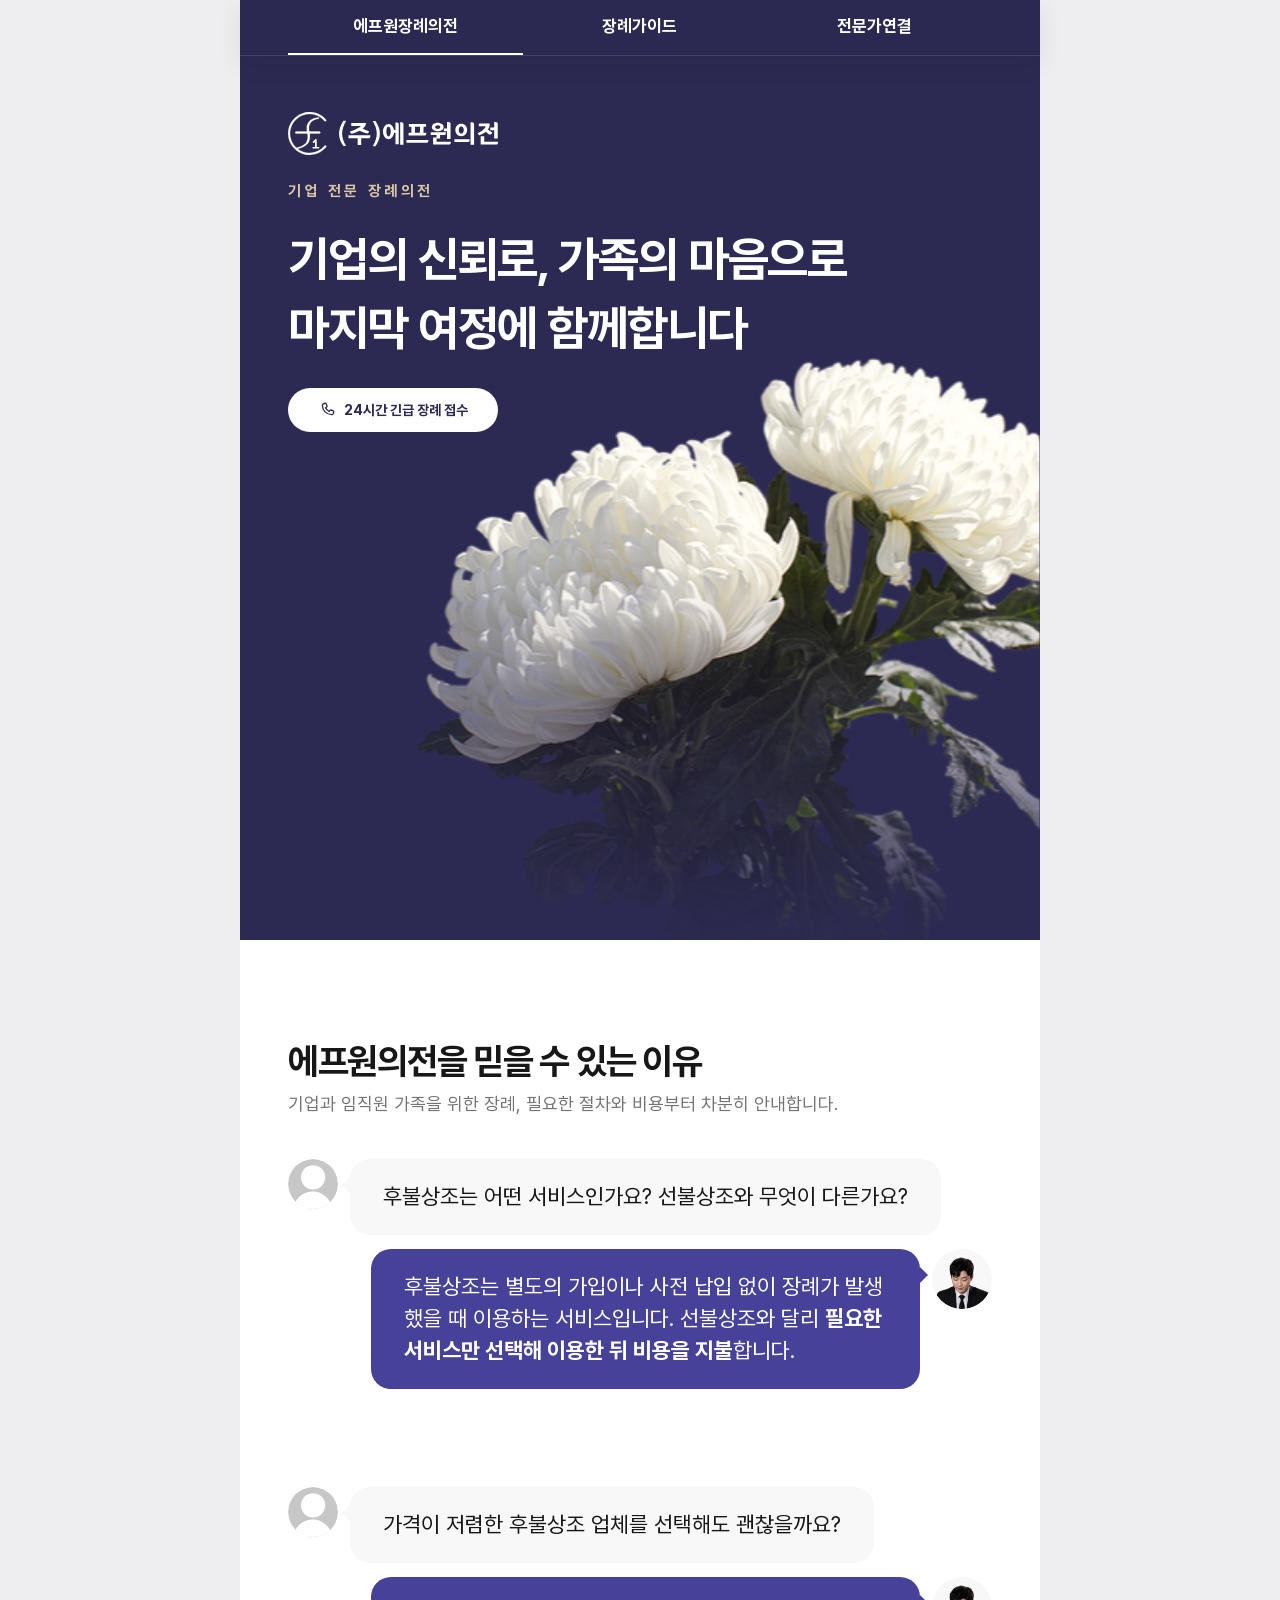
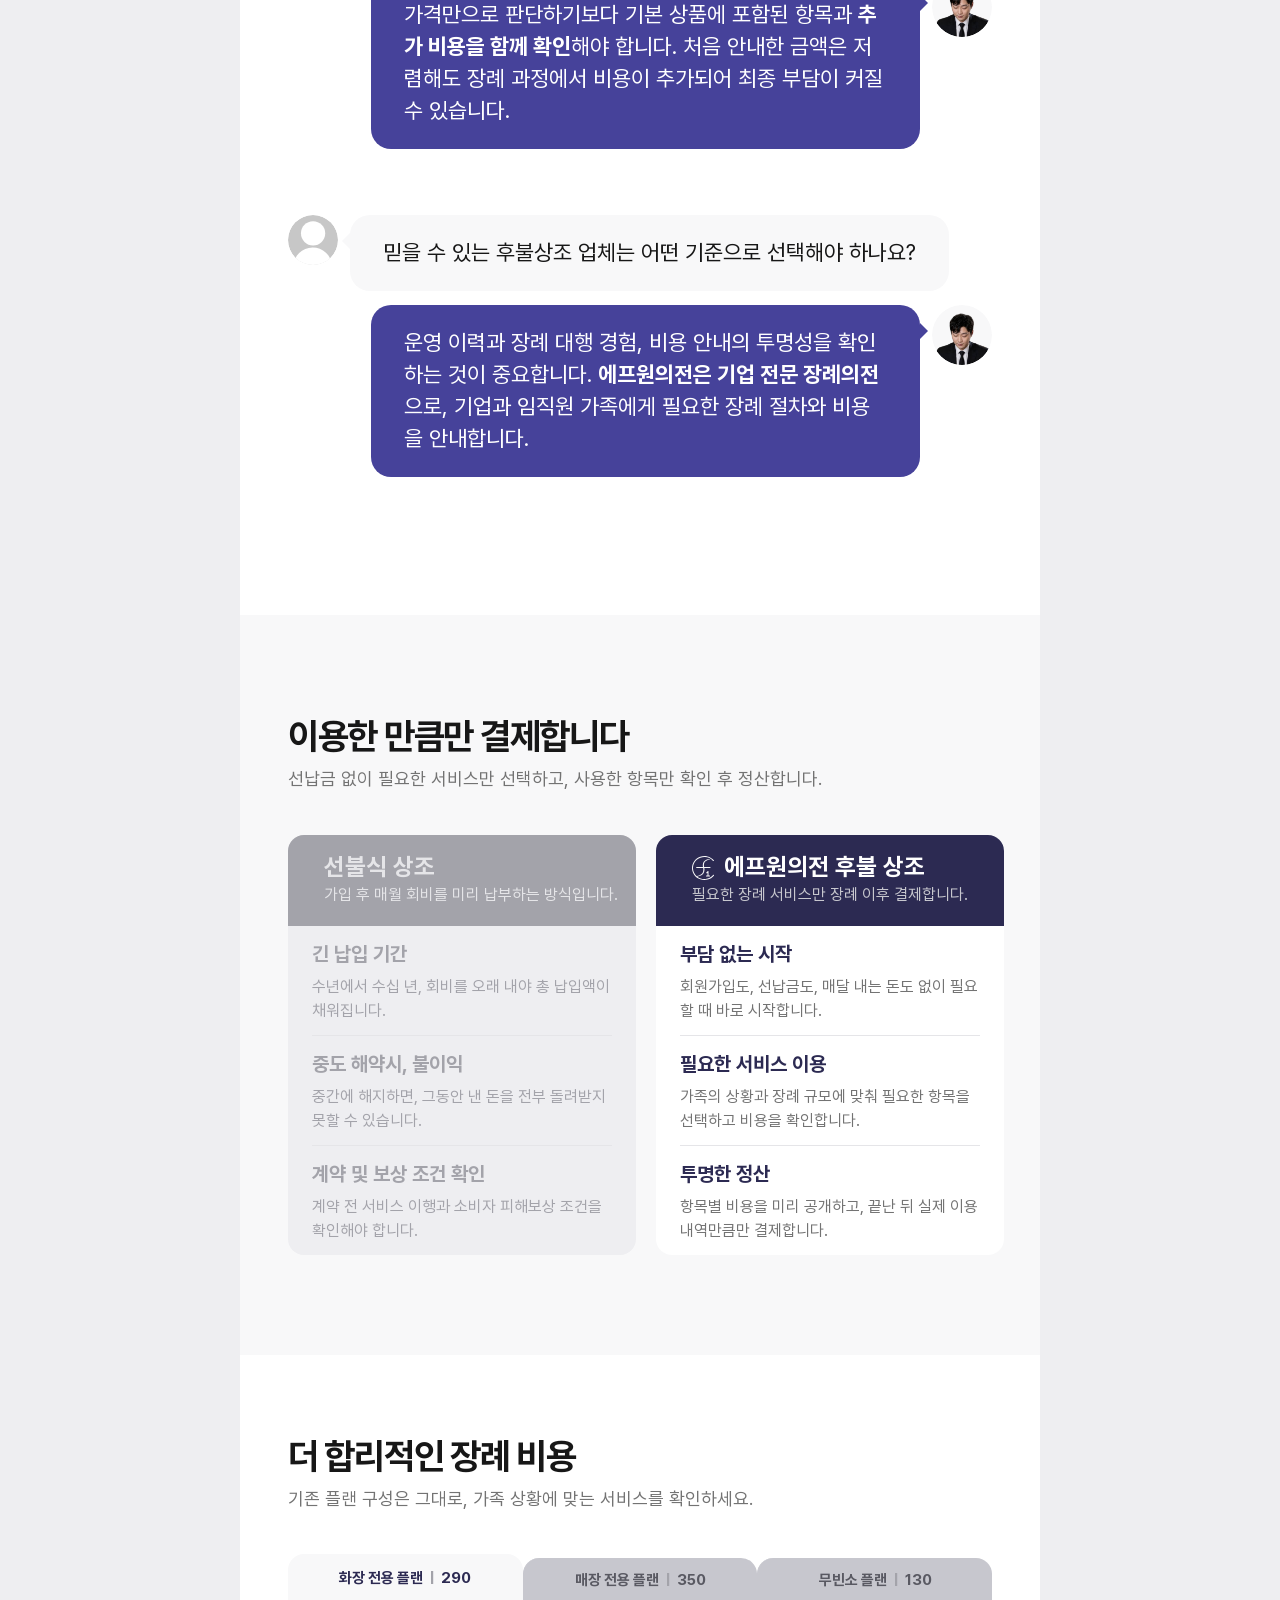
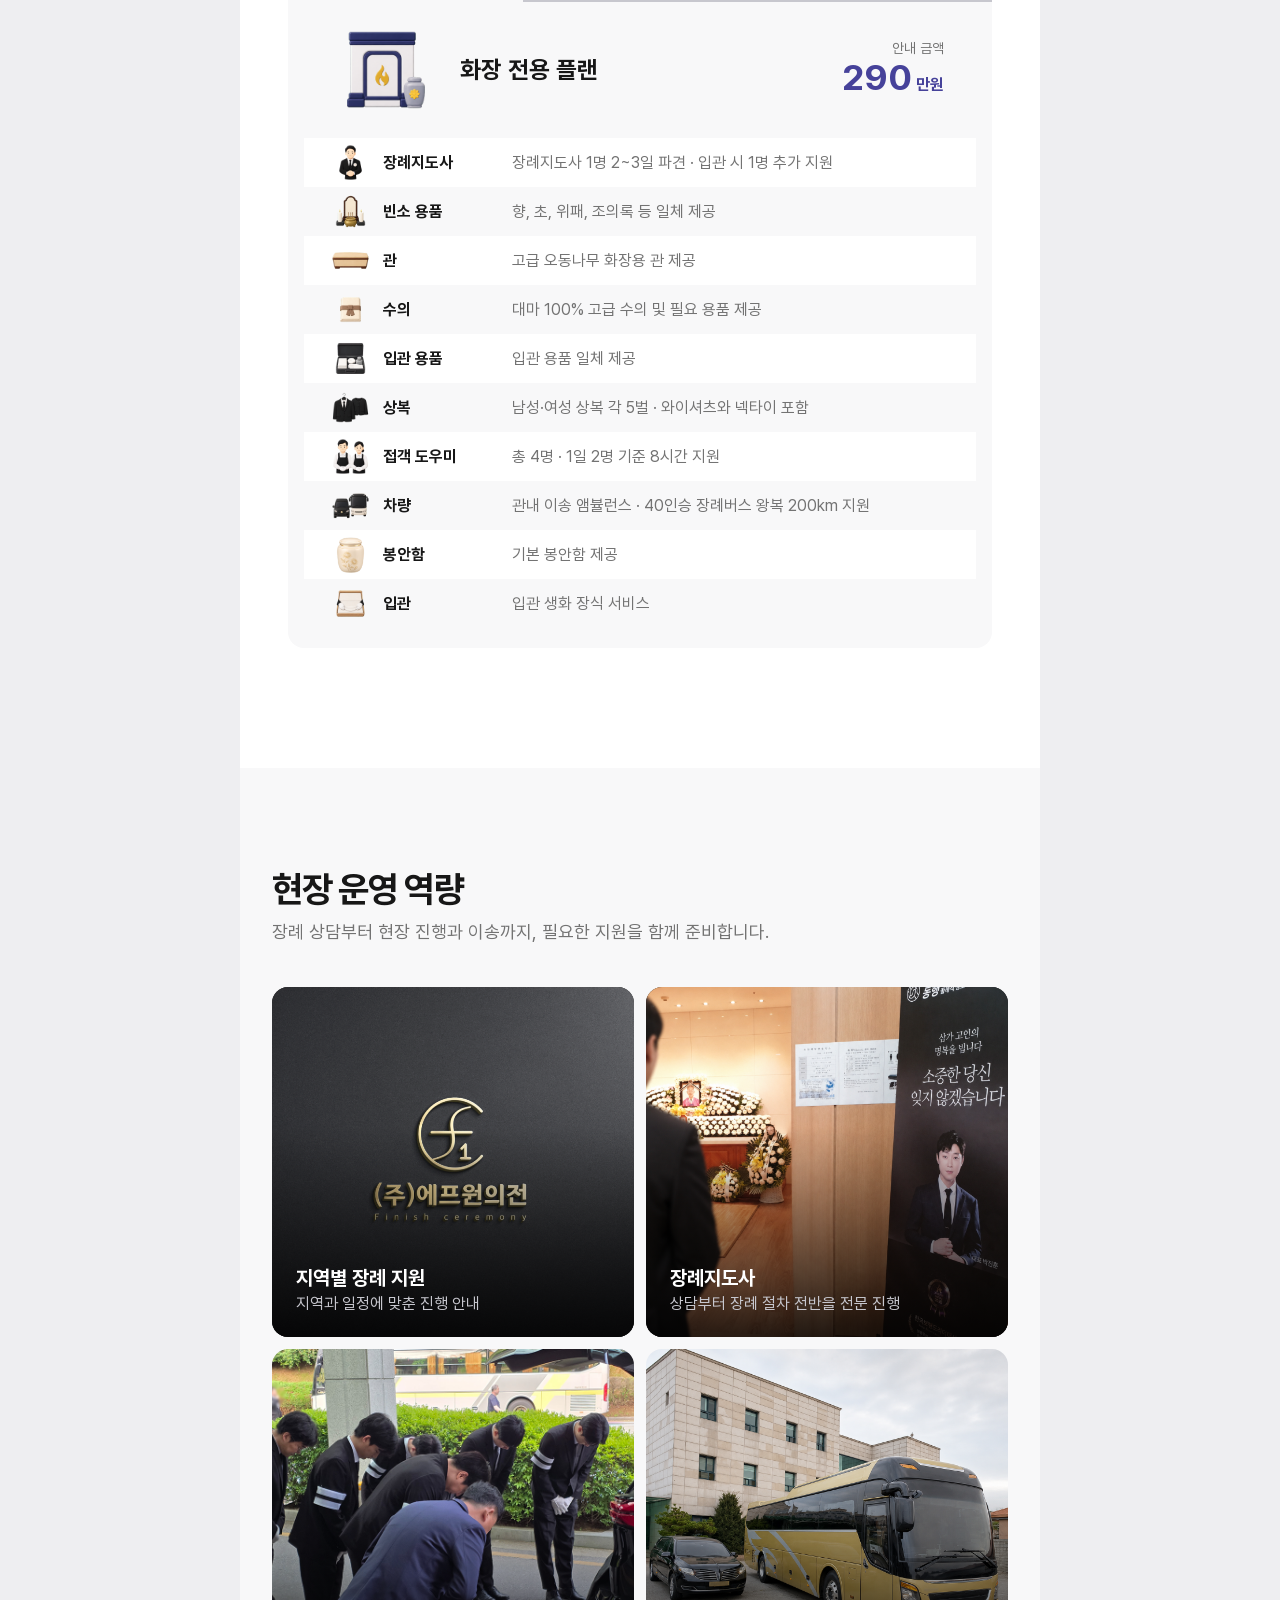
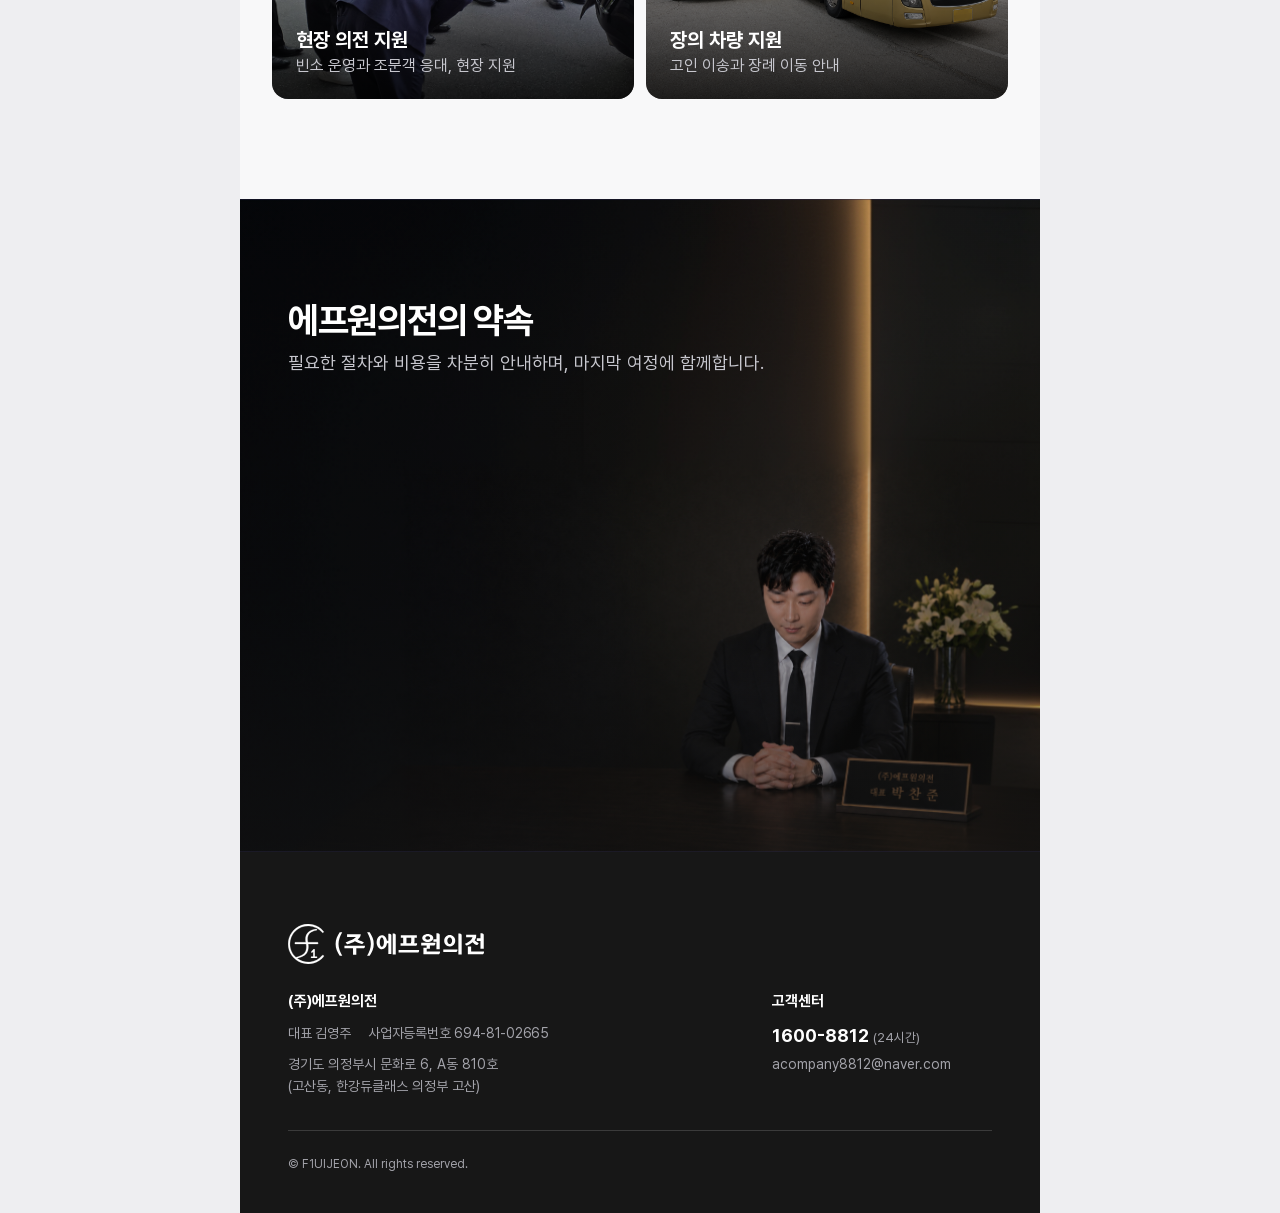
==== commit ec0e0078: "Apply round-two feedback and add design before-after preview" ====
--- a/index.html
+++ b/index.html
@@ -4,10 +4,10 @@
   <meta charset="utf-8">
   <meta name="robots" content="noindex, nofollow">
   <meta name="viewport" content="width=device-width,initial-scale=1">
-  <title>에프원의전</title>
-  <meta name="description" content="후불상조 장례의 기준, 에프원의전">
+  <title>기업 전문 장례의전 | 에프원의전</title>
+  <meta name="description" content="기업 전문 장례의전, 에프원의전. 필요한 장례 서비스와 분야별 전문가 상담을 안내합니다.">
   <link rel="stylesheet" href="assets/pretendard.css">
-  <link rel="stylesheet" href="styles.css?v=239">
+  <link rel="stylesheet" href="styles.css?v=240">
 </head>
 <body>
   <header class="site-header">
@@ -26,7 +26,7 @@
     <article class="page" id="home">
       <section class="hero home-hero">
         <picture><source media="(max-width:799px)" srcset="assets/home-hero-mobile.png"><img class="home-hero-image" src="assets/home-hero.png" alt="흰 국화"></picture>
-        <div class="hero-copy"><img class="hero-brand-logo" src="assets/logo.svg" alt="에프원의전"><h1><span>긴급한 순간 바로 모시겠습니다</span><span>후불상조의 기준, 에프원의전입니다</span></h1><a class="pill" href="tel:16008812"><svg viewBox="0 0 24 24" aria-hidden="true"><path d="M7.1 3.8 9.4 3c.6-.2 1.3.1 1.5.7l1.1 2.8c.2.5 0 1.1-.4 1.4l-1.5 1.2a13 13 0 0 0 4.8 4.8l1.2-1.5c.4-.4.9-.6 1.4-.4l2.8 1.1c.6.2.9.9.7 1.5l-.8 2.3c-.3.8-1 1.3-1.8 1.3C11.4 18.2 5.8 12.6 5.8 5.6c0-.8.5-1.5 1.3-1.8Z"/></svg>24시간 긴급 장례 접수</a></div>
+        <div class="hero-copy"><img class="hero-brand-logo" src="assets/logo.svg" alt="에프원의전"><p class="brand-eyebrow">기업 전문 장례의전</p><h1><span>기업의 신뢰로, 가족의 마음으로</span><span>마지막 여정에 함께합니다</span></h1><a class="pill" href="tel:16008812"><svg viewBox="0 0 24 24" aria-hidden="true"><path d="M7.1 3.8 9.4 3c.6-.2 1.3.1 1.5.7l1.1 2.8c.2.5 0 1.1-.4 1.4l-1.5 1.2a13 13 0 0 0 4.8 4.8l1.2-1.5c.4-.4.9-.6 1.4-.4l2.8 1.1c.6.2.9.9.7 1.5l-.8 2.3c-.3.8-1 1.3-1.8 1.3C11.4 18.2 5.8 12.6 5.8 5.6c0-.8.5-1.5 1.3-1.8Z"/></svg>24시간 긴급 장례 접수</a></div>
       </section>
       <div class="petal-layer" aria-hidden="true">
         <img src="assets/petal-1.png" alt=""><img src="assets/petal-2.png" alt=""><img src="assets/petal-3.png" alt=""><img src="assets/petal-4.png" alt="">
@@ -35,7 +35,7 @@
       </div>
 
       <section class="section">
-        <div class="heading"><h2>에프원의전을 믿을 수 있는 이유</h2><p>같은 후불상조라도, 저렴함만 앞세운 것과 에프원의전은 다릅니다.</p></div>
+        <div class="heading"><h2>에프원의전을 믿을 수 있는 이유</h2><p>기업과 임직원 가족을 위한 장례, 필요한 절차와 비용부터 차분히 안내합니다.</p></div>
         <div class="chat-list">
           <div class="chat">
             <div class="chat-row user"><span class="chat-user"><img src="assets/chat-user.svg" alt=""></span><p class="question">후불상조는 어떤 서비스인가요? 선불상조와 무엇이 다른가요?</p></div>
@@ -47,7 +47,7 @@
           </div>
           <div class="chat">
             <div class="chat-row user"><span class="chat-user"><img src="assets/chat-user.svg" alt=""></span><p class="question">믿을 수 있는 후불상조 업체는 어떤 기준으로 선택해야 하나요?</p></div>
-            <div class="chat-row bot"><p class="answer">운영 이력과 장례 대행 경험, 비용 안내의 투명성을 확인하는 것이 중요합니다. <strong>에프원의전은 농협 파트너사</strong>로 다양한 기업 장례를 진행하며 신뢰를 쌓아왔습니다.</p><span class="chat-avatar"><img src="assets/avatar.png" alt="상담사"></span></div>
+            <div class="chat-row bot"><p class="answer">운영 이력과 장례 대행 경험, 비용 안내의 투명성을 확인하는 것이 중요합니다. <strong>에프원의전은 기업 전문 장례의전</strong>으로, 기업과 임직원 가족에게 필요한 장례 절차와 비용을 안내합니다.</p><span class="chat-avatar"><img src="assets/avatar.png" alt="상담사"></span></div>
           </div>
         </div>
       </section>
@@ -55,16 +55,17 @@
       <section class="section muted compare-section">
         <div class="heading"><h2>이용한 만큼만 결제합니다</h2><p>선납금 없이 필요한 서비스만 선택하고, 사용한 항목만 확인 후 정산합니다.</p></div>
         <div class="compare">
-          <div class="compare-card prepaid"><div class="compare-head"><h3>선불식 상조</h3><p>가입 후 매월 회비를 미리 납부하는 방식입니다.</p></div><ul><li><b>긴 납입 기간</b><span>수년에서 수십 년, 회비를 오래 내야 총 납입액이 채워집니다.</span></li><li><b>중도 해약시, 불이익</b><span>중간에 해지하면, 그동안 낸 돈을 전부 돌려받지 못할 수 있습니다.</span></li><li><b>상조회사 파산시, 위험</b><span>상조회사가 문을 닫으면 별도 절차를 거쳐야 하고, 보상도 100% 받을 수 없습니다.</span></li></ul></div>
-          <div class="compare-card featured"><div class="compare-head"><h3><img src="assets/plan-brand.svg" alt="">에프원의전 후불 상조</h3><p>필요한 장례 서비스만 장례 이후 결제합니다.</p></div><ul><li><b>부담 없는 시작</b><span>회원가입도, 선납금도, 매달 내는 돈도 없이 필요할 때 바로 시작합니다.</span></li><li><b>필요한 서비스 이용</b><span>규모와 상황에 맞춰 필요한 항목만 선택해 구성하면 선불상조 대비 30%이상 저렴합니다.</span></li><li><b>투명한 정산</b><span>항목별 비용을 미리 공개하고, 끝난 뒤 실제 이용 내역만큼만 결제합니다.</span></li></ul></div>
+          <div class="compare-card prepaid"><div class="compare-head"><h3>선불식 상조</h3><p>가입 후 매월 회비를 미리 납부하는 방식입니다.</p></div><ul><li><b>긴 납입 기간</b><span>수년에서 수십 년, 회비를 오래 내야 총 납입액이 채워집니다.</span></li><li><b>중도 해약시, 불이익</b><span>중간에 해지하면, 그동안 낸 돈을 전부 돌려받지 못할 수 있습니다.</span></li><li><b>계약 및 보상 조건 확인</b><span>계약 전 서비스 이행과 소비자 피해보상 조건을 확인해야 합니다.</span></li></ul></div>
+          <div class="compare-card featured"><div class="compare-head"><h3><img src="assets/plan-brand.svg" alt="">에프원의전 후불 상조</h3><p>필요한 장례 서비스만 장례 이후 결제합니다.</p></div><ul><li><b>부담 없는 시작</b><span>회원가입도, 선납금도, 매달 내는 돈도 없이 필요할 때 바로 시작합니다.</span></li><li><b>필요한 서비스 이용</b><span>가족의 상황과 장례 규모에 맞춰 필요한 항목을 선택하고 비용을 확인합니다.</span></li><li><b>투명한 정산</b><span>항목별 비용을 미리 공개하고, 끝난 뒤 실제 이용 내역만큼만 결제합니다.</span></li></ul></div>
         </div>
       </section>
 
       <section class="section plan-section">
-        <div class="heading"><h2>더 합리적인 장례 비용</h2><p>대형 상조보다 25% 이상 합리적인 가격으로, 가족 상황에 맞는 구성을 비교해보세요.</p></div>
-        <div class="plan-tabs" role="tablist" aria-label="장례 플랜 선택"><button id="plan-tab-cremation" type="button" role="tab" aria-selected="true" aria-controls="plan-panel" tabindex="0" class="selected" data-plan="cremation"><span>화장 전용 플랜</span><strong>290</strong></button><button id="plan-tab-burial" type="button" role="tab" aria-selected="false" aria-controls="plan-panel" tabindex="-1" data-plan="burial"><span>매장 전용 플랜</span><strong>320</strong></button><button id="plan-tab-simple" type="button" role="tab" aria-selected="false" aria-controls="plan-panel" tabindex="-1" data-plan="simple"><span>무빈소 플랜</span><strong>90</strong></button></div>
+        <div class="heading"><h2>더 합리적인 장례 비용</h2><p>기존 플랜 구성은 그대로, 가족 상황에 맞는 서비스를 확인하세요.</p></div>
+        <div class="plan-tabs" role="tablist" aria-label="장례 플랜 선택"><button id="plan-tab-cremation" type="button" role="tab" aria-selected="true" aria-controls="plan-panel" tabindex="0" class="selected" data-plan="cremation"><span>화장 전용 플랜</span><strong>290</strong></button><button id="plan-tab-burial" type="button" role="tab" aria-selected="false" aria-controls="plan-panel" tabindex="-1" data-plan="burial"><span>매장 전용 플랜</span><strong>350</strong></button><button id="plan-tab-simple" type="button" role="tab" aria-selected="false" aria-controls="plan-panel" tabindex="-1" data-plan="simple"><span>무빈소 플랜</span><strong>130</strong></button></div>
         <div class="plan-card" id="plan-panel" role="tabpanel" aria-labelledby="plan-tab-cremation">
-          <div class="plan-summary"><img id="plan-image" src="assets/plan.png" alt="화장 전용 플랜"><h3 id="plan-title">화장 전용 플랜</h3><div><small>타 대형 상조 <s id="plan-original-price">390만원</s></small><strong><span id="plan-price">290</span><em>만원</em></strong></div></div>
+          <div class="plan-summary"><img id="plan-image" src="assets/plan.png" alt="화장 전용 플랜"><h3 id="plan-title">화장 전용 플랜</h3><div><small>안내 금액</small><strong><span id="plan-price">290</span><em>만원</em></strong></div></div>
+          <p class="plan-negotiable" id="plan-negotiable" hidden>상황에 따라 협의 가능합니다.</p>
           <div class="plan-items" id="plan-items">
             <div><img src="assets/item-1.png" alt=""><b>장례지도사</b><span>장례지도사 1명 2~3일 파견 · 입관 시 1명 추가 지원</span></div>
             <div><img src="assets/item-2.png" alt=""><b>빈소 용품</b><span>향, 초, 위패, 조의록 등 일체 제공</span></div>
@@ -80,21 +81,20 @@
         </div>
       </section>
 
-      <section class="section muted field-section"><div class="heading"><h2>현장 운영 역량</h2><p>20년간 쌓아온 에프원의전의 현장 경험을 전국 단위 운영 체계로 증명합니다.</p></div><div class="photo-grid">
-        <figure><img src="assets/field-1-original.png" alt="전국 지역본부"><figcaption><b>전국 12개 지역본부</b><span>가까운 본부 배정, 현장 출동</span></figcaption></figure>
-        <figure><img src="assets/field-2-original.png" alt="장례지도사"><figcaption><b>장례지도사 88명</b><span>상담부터 장례 절차 전반을 전문 진행</span></figcaption></figure>
-        <figure><img src="assets/field-3-original.png" alt="장례 현장 인력"><figcaption><b>장례 현장 인력 300명</b><span>빈소 운영과 조문객 응대, 현장 지원</span></figcaption></figure>
-        <figure><img src="assets/field-4-original.png" alt="장의 차량"><figcaption><b>장의 차량 76대</b><span>고인 이송, 리무진, 버스 직접 배차</span></figcaption></figure>
+      <section class="section muted field-section"><div class="heading"><h2>현장 운영 역량</h2><p>장례 상담부터 현장 진행과 이송까지, 필요한 지원을 함께 준비합니다.</p></div><div class="photo-grid">
+        <figure><img src="assets/field-1-original.png" alt="장례 현장 지원"><figcaption><b>지역별 장례 지원</b><span>지역과 일정에 맞춘 진행 안내</span></figcaption></figure>
+        <figure><img src="assets/field-2-original.png" alt="장례지도사"><figcaption><b>장례지도사</b><span>상담부터 장례 절차 전반을 전문 진행</span></figcaption></figure>
+        <figure><img src="assets/field-3-original.png" alt="장례 현장 인력"><figcaption><b>현장 의전 지원</b><span>빈소 운영과 조문객 응대, 현장 지원</span></figcaption></figure>
+        <figure><img src="assets/field-4-original.png" alt="장의 차량"><figcaption><b>장의 차량 지원</b><span>고인 이송과 장례 이동 안내</span></figcaption></figure>
       </div></section>
-      <section class="section partners-section"><div class="heading"><h2>에프원의전의 파트너사</h2><p>까다로운 기업 장례를 꾸준히 맡아온 경험으로, 어떤 장례도 안정적으로 진행합니다.</p></div><div class="partners"><div><img src="assets/partner-1.svg" alt="하나은행"></div><div><img src="assets/partner-2.svg" alt="하나증권"></div><div><img src="assets/partner-3.svg" alt="하나금융그룹"></div><div><img src="assets/partner-4.png" alt="B&B"></div><div><img src="assets/partner-5.svg" alt="NH농협은행"></div><div><img src="assets/partner-6.svg" alt="NH캐피탈"></div><div><img src="assets/partner-7.svg" alt="NH농협손해보험"></div><div><img src="assets/partner-8.svg" alt="NH농협증권"></div></div></section>
-      <section class="closing"><div><h2>에프원의전의 약속</h2><p>검증된 수행력과 투명한 비용으로 시작부터 마지막 절차까지 함께합니다.</p></div></section>
+      <section class="closing"><div><h2>에프원의전의 약속</h2><p>필요한 절차와 비용을 차분히 안내하며, 마지막 여정에 함께합니다.</p></div></section>
     </article>
 
     <article class="page" id="info" hidden>
       <section class="section"><div class="heading"><h1>사망 장소별 대처법</h1><p>사망시 당황하지 말고 장소별 첫 조치부터 확인하세요.</p></div><div class="place-list">
         <div class="place"><img src="assets/place-hospital-brand.png?v=1" alt=""><div><h3>의료기관·병원에서 사망 시</h3><b>사망진단서 먼저 발급 받으세요</b><p>장례식장 선정·예약 → 장례식장 이동</p></div></div>
         <div class="place"><img src="assets/place-home-brand.png?v=1" alt=""><div><h3>자택에서 사망 시</h3><b>112에 먼저 신고하세요</b><p>경찰 안내에 따라 검안·사망진단서 발급 → 장례식장 이동</p></div></div>
-        <div class="place"><img src="assets/place-care-brand.png?v=1" alt=""><div><h3>요양원에서 사망 시</h3><b>발급지도사에게 안내받으세요</b><p>장례식장 선정·예약 → 이송차량 섭외 → 장례식장 이동</p></div></div>
+        <div class="place"><img src="assets/place-care-brand.png?v=1" alt=""><div><h3>요양원에서 사망 시</h3><b>시설 담당자에게 먼저 안내받으세요</b><p>장례식장 선정·예약 → 이송차량 섭외 → 장례식장 이동</p></div></div>
         <div class="place"><img src="assets/place-outside-brand.png?v=1" alt=""><div><h3>외부(기타)지역에서 사망 시</h3><b>112 또는 119에 먼저 신고하세요</b><p>해당 관할서에서 조사 → 장례식장 선정·예약 → 장례식장 이동</p></div></div>
         <div class="place"><img src="assets/place-accident-brand.png?v=1" alt=""><div><h3>사고로 사망 시</h3><b>112 또는 119에 먼저 신고하세요</b><p>해당 관할서에서 조사 → 장례식장 선정·예약 → 장례식장 이동</p></div></div>
       </div></section>
@@ -109,27 +109,27 @@
         <div class="after-accordions">
           <details><summary><span class="after-step">01</span><span><small>장례 직후</small><b>챙겨야 할 서류와 비용</b></span></summary><div class="after-detail single-copy"><div class="after-topic"><h3>서류 보관</h3><ul><li><b>사망진단서·시체검안서</b>는 의료기관이 사망 사실과 원인을 증명하는 문서입니다.</li><li>사망신고·보험금 청구·금융 업무에 반복적으로 제출할 수 있어 여러 부를 준비합니다.</li><li><b>화장·봉안증명서</b>는 화장과 유골 안치 사실을 확인하는 자료이므로 장지 계약서와 함께 보관합니다.</li></ul></div><div class="after-topic"><h3>비용 증빙</h3><ul><li><b>장례비 증빙</b>은 장례에 실제로 사용한 비용을 확인하는 계약서·명세서·영수증을 말합니다.</li><li>장례식장·장례용품·운구·화장·장지 비용을 항목별로 나누어 정리합니다.</li><li>상속세 공제 검토에 활용될 수 있으므로 결제 내역과 원본을 함께 남겨둡니다.</li></ul></div></div></details>
           <details><summary><span class="after-step">02</span><span><small>가족의 종교와 뜻에 따라 선택</small><b>탈상·조문 답례·삼우제·49재</b></span></summary><div class="after-detail single-copy"><div class="after-topic"><h3>탈상</h3><ul><li>상복을 벗고 공식적인 애도 기간을 마무리하는 것을 뜻합니다.</li><li>현대에는 장례를 마치며 탈상하기도 하지만 종교와 가정에 따라 시점이 달라질 수 있습니다.</li></ul></div><div class="after-topic"><h3>조문 답례</h3><ul><li>장례 직후 조문객과 장례를 도와준 분들에게 감사의 뜻을 전하는 일입니다.</li><li>문자·전화·답례품 등 가족에게 부담되지 않는 방식을 선택합니다.</li></ul></div><div class="after-topic"><h3>삼우제</h3><ul><li>장례를 마친 뒤 장지를 다시 찾아 고인을 추모하는 전통 의례입니다.</li><li>법적 의무는 아니며 가족의 일정과 뜻에 따라 진행 여부를 정합니다.</li></ul></div><div class="after-topic"><h3>49재</h3><ul><li>불교에서 고인의 사후 49일 동안 명복을 비는 추모 의례입니다.</li><li>종교 의례이므로 고인의 신앙과 가족의 뜻을 고려해 진행합니다.</li></ul></div></div></details>
-          <details><summary><span class="after-step">03</span><span><small>1개월 이내</small><b>사망신고와 고인 명의 정리</b></span></summary><div class="after-detail single-copy"><div class="after-topic"><h3>사망신고</h3><ul><li><b>사망신고</b>는 사망 사실을 가족관계등록부에 반영하는 공식 행정 절차입니다.</li><li>신고가 처리되어야 고인 명의 정리와 상속 관련 후속 절차를 원활하게 진행할 수 있습니다.</li><li>사망진단서와 신고인 신분증 등 필요한 서류를 확인해 주민센터 등에 접수합니다.</li></ul></div><div class="after-topic"><h3>고인 명의 정리</h3><ul><li><b>명의 정리</b>는 고인 이름으로 유지된 계약을 해지하거나 가족 명의로 변경하는 과정입니다.</li><li>휴대전화·인터넷·카드·자동이체와 정기결제를 확인해 불필요한 요금 발생을 막습니다.</li><li>연금의 유족급여와 보험금 청구 가능 여부도 함께 확인합니다.</li></ul></div></div></details>
-          <details><summary><span class="after-step">04</span><span><small>가능하면 바로, 신청은 1년 이내</small><b>안심상속으로 재산·채무 조회</b></span></summary><div class="after-detail single-copy"><div class="after-topic"><h3>안심상속 원스톱 서비스</h3><ul><li><b>안심상속</b>은 고인의 여러 재산과 채무를 한 번의 신청으로 조회할 수 있게 돕는 행정 서비스입니다.</li><li>예금·보험·부동산·자동차·연금뿐 아니라 대출·세금도 함께 확인합니다.</li><li>조회 결과는 단순승인·한정승인·상속포기를 판단하는 기초 자료가 됩니다.</li></ul></div><div class="after-topic"><h3>신청과 결과 확인</h3><ul><li>행정복지센터를 방문하거나 정부24에서 온라인으로 신청할 수 있습니다.</li><li>기관마다 결과 통보 시점이 달라 문자·우편·온라인 등으로 나누어 안내될 수 있습니다.</li><li>일부 결과만 확인하고 판단하지 않도록 모든 조회 결과가 도착했는지 점검합니다.</li></ul><a class="after-link" href="https://www.gov.kr/mw/AA020InfoCappView.do?CappBizCD=17400000001&amp;HighCtgCD=A01007&amp;tp_seq=01" target="_blank" rel="noopener">정부24 안심상속 신청하기 →</a></div></div></details>
-          <details><summary><span class="after-step">05</span><span><small>상속 사실을 안 날부터 3개월 이내</small><b>상속 승인·한정승인·포기 결정</b></span></summary><div class="after-detail single-copy"><div class="after-topic"><h3>단순승인과 한정승인</h3><ul><li><b>단순승인</b>은 고인의 재산과 채무를 제한 없이 모두 승계하는 방식입니다.</li><li><b>한정승인</b>은 상속받은 재산의 범위 안에서만 고인의 채무를 갚는 법원 절차입니다.</li><li>채무가 많거나 규모가 불확실하면 재산을 처분하기 전에 선택 방법을 검토해야 합니다.</li></ul></div><div class="after-topic"><h3>상속포기</h3><ul><li><b>상속포기</b>는 고인의 재산과 채무를 모두 승계하지 않겠다고 법원에 신고하는 절차입니다.</li><li>상속권이 다음 순위 가족에게 넘어갈 수 있어 가족 전체의 상속 관계를 확인해야 합니다.</li><li>각 절차에는 기한이 있으므로 결정이 어렵다면 법률 전문가의 확인을 받습니다.</li></ul><a class="after-expert-link" href="#onestop-cases" data-expert-target="expert-legal-office">전문가 연결하기 →</a></div></div></details>
+          <details><summary><span class="after-step">03</span><span><small>사망 사실을 안 날부터 1개월 이내</small><b>사망신고와 고인 명의 정리</b></span></summary><div class="after-detail single-copy"><div class="after-topic"><h3>사망신고</h3><ul><li><b>사망신고</b>는 사망 사실을 가족관계등록부에 반영하는 공식 행정 절차입니다.</li><li>신고가 처리되어야 고인 명의 정리와 상속 관련 후속 절차를 원활하게 진행할 수 있습니다.</li><li>사망진단서와 신고인 신분증 등 필요한 서류를 확인해 주민센터 등에 접수합니다.</li></ul></div><div class="after-topic"><h3>고인 명의 정리</h3><ul><li><b>명의 정리</b>는 고인 이름으로 유지된 계약을 해지하거나 가족 명의로 변경하는 과정입니다.</li><li>휴대전화·인터넷·카드·자동이체와 정기결제를 확인해 불필요한 요금 발생을 막습니다.</li><li>연금의 유족급여와 보험금 청구 가능 여부도 함께 확인합니다.</li></ul></div></div></details>
+          <details><summary><span class="after-step">04</span><span><small>사망일이 속한 달의 말일부터 1년 이내</small><b>안심상속으로 재산·채무 조회</b></span></summary><div class="after-detail single-copy"><div class="after-topic"><h3>안심상속 원스톱 서비스</h3><ul><li><b>안심상속</b>은 고인의 여러 재산과 채무를 한 번의 신청으로 조회할 수 있게 돕는 행정 서비스입니다.</li><li>예금·보험·부동산·자동차·연금뿐 아니라 대출·세금도 함께 확인합니다.</li><li>조회 결과는 단순승인·한정승인·상속포기를 판단하는 기초 자료가 됩니다.</li></ul></div><div class="after-topic"><h3>신청과 결과 확인</h3><ul><li>행정복지센터를 방문하거나 정부24에서 온라인으로 신청할 수 있습니다.</li><li>기관마다 결과 통보 시점이 달라 문자·우편·온라인 등으로 나누어 안내될 수 있습니다.</li><li>일부 결과만 확인하고 판단하지 않도록 모든 조회 결과가 도착했는지 점검합니다.</li></ul><a class="after-link" href="https://www.gov.kr/mw/AA020InfoCappView.do?CappBizCD=17400000001&amp;HighCtgCD=A01007&amp;tp_seq=01" target="_blank" rel="noopener">정부24 안심상속 신청하기 →</a></div></div></details>
+          <details><summary><span class="after-step">05</span><span><small>원칙적으로 상속개시를 안 날부터 3개월 이내</small><b>상속 승인·한정승인·포기 결정</b></span></summary><div class="after-detail single-copy"><div class="after-topic"><h3>단순승인과 한정승인</h3><ul><li><b>단순승인</b>은 고인의 재산과 채무를 제한 없이 모두 승계하는 방식입니다.</li><li><b>한정승인</b>은 상속받은 재산의 범위 안에서만 고인의 채무를 갚는 법원 절차입니다.</li><li>채무가 많거나 규모가 불확실하면 재산을 처분하기 전에 선택 방법을 검토해야 합니다.</li></ul></div><div class="after-topic"><h3>상속포기</h3><ul><li><b>상속포기</b>는 고인의 재산과 채무를 모두 승계하지 않겠다고 법원에 신고하는 절차입니다.</li><li>상속권이 다음 순위 가족에게 넘어갈 수 있어 가족 전체의 상속 관계를 확인해야 합니다.</li><li>기간 연장·특별한정승인 등 예외가 있으므로 자신의 기한과 요건은 법률 전문가에게 확인합니다.</li></ul><a class="after-expert-link" href="#onestop-cases" data-expert-target="expert-legal-office">전문가 연결하기 →</a></div></div></details>
           <details><summary><span class="after-step">06</span><span><small>재산별 기한 확인</small><b>예금·보험·자동차·부동산 명의 정리</b></span></summary><div class="after-detail single-copy"><div class="after-topic"><h3>예금과 보험</h3><ul><li><b>상속예금 지급</b>은 고인의 예금을 확인된 상속인에게 지급하는 금융기관의 상속 처리 절차입니다.</li><li>일반적으로 사망진단서, 고인의 기본증명서·가족관계증명서, 상속인 신분증과 인감증명서 등이 필요합니다.</li><li>공동상속이라면 상속재산분할협의서나 다른 상속인의 위임장·인감증명서를 요구할 수 있습니다.</li><li>보험금은 보험증권, 보험금 청구서, 수익자 통장 사본 등을 추가로 준비하며 정확한 목록은 해당 금융기관에 확인합니다.</li></ul><a class="after-expert-link" href="#onestop-cases" data-expert-target="expert-insurance">전문가 연결하기 →</a></div><div class="after-topic"><h3>자동차와 부동산</h3><ul><li><b>이전등록</b>은 고인 명의 자동차의 소유자를 상속인으로 변경하는 절차입니다.</li><li><b>상속등기</b>는 고인 명의 부동산을 상속인 명의로 바꾸는 등기 절차입니다.</li><li>공동상속이라면 재산분할 협의 후 자동차 등록과 부동산 등기·취득세를 각각 처리합니다.</li></ul><a class="after-expert-link" href="#onestop-cases" data-expert-target="expert-property">전문가 연결하기 →</a></div></div></details>
-          <details><summary><span class="after-step">07</span><span><small>사망한 달의 말일부터 6개월 이내</small><b>상속세 신고와 최종 정리</b></span></summary><div class="after-detail single-copy"><div class="after-topic"><h3>상속세 신고자료</h3><ul><li><b>상속세</b>는 고인에게서 이전받은 재산을 기준으로 계산하는 세금입니다.</li><li>상속재산뿐 아니라 채무·장례비용·상속인별 재산분할 내용도 함께 정리합니다.</li><li>채무와 장례비용 증빙은 공제 검토에 필요할 수 있으므로 원본을 준비합니다.</li></ul></div><div class="after-topic"><h3>공제와 납부</h3><ul><li><b>상속공제</b>는 가족관계와 재산 종류 등에 따라 과세 대상 금액에서 일정액을 빼는 제도입니다.</li><li>적용 가능한 공제를 확인한 뒤 신고 대상과 예상 세액을 계산합니다.</li><li>납부 부담이 크다면 분납·연부연납 등 이용 가능한 방법도 확인합니다.</li></ul><a class="after-expert-link" href="#onestop-cases" data-expert-target="expert-tax">전문가 연결하기 →</a></div></div></details>
-        </div>
-        <p class="after-source">행정 기한은 상황에 따라 달라질 수 있습니다. <a href="https://www.gov.kr/mw/AA020InfoCappView.do?CappBizCD=17400000001&amp;HighCtgCD=A01007&amp;tp_seq=01" target="_blank" rel="noopener">정부24 안심상속</a> · <a href="https://www.scourt.go.kr/" target="_blank" rel="noopener">대한민국 법원</a> · <a href="https://www.nts.go.kr/nts/cm/cntnts/cntntsView.do?cntntsId=7719&amp;mi=2324" target="_blank" rel="noopener">국세청 상속세 안내</a>에서 최종 확인하세요.</p>
+          <details><summary><span class="after-step">07</span><span><small>원칙적으로 사망한 달의 말일부터 6개월 이내</small><b>상속세 신고와 최종 정리</b></span></summary><div class="after-detail single-copy"><div class="after-topic"><h3>상속세 신고자료</h3><ul><li><b>상속세</b>는 고인에게서 이전받은 재산을 기준으로 계산하는 세금입니다.</li><li>상속재산뿐 아니라 채무·장례비용·상속인별 재산분할 내용도 함께 정리합니다.</li><li>채무와 장례비용 증빙은 공제 검토에 필요할 수 있으므로 원본을 준비합니다.</li></ul></div><div class="after-topic"><h3>공제와 납부</h3><ul><li><b>상속공제</b>는 가족관계와 재산 종류 등에 따라 과세 대상 금액에서 일정액을 빼는 제도입니다.</li><li>적용 가능한 공제를 확인한 뒤 신고 대상과 예상 세액을 계산합니다.</li><li>피상속인이나 상속인 전원이 비거주자인 경우 등에는 신고기한이 달라질 수 있으므로 국세청 안내를 확인합니다.</li></ul><a class="after-expert-link" href="#onestop-cases" data-expert-target="expert-tax">전문가 연결하기 →</a></div></div></details>
+        </div>
+        <p class="after-source">행정 기한은 상황에 따라 달라질 수 있습니다. <a href="https://www.gov.kr/mw/AA020InfoCappView.do?CappBizCD=17400000001&amp;HighCtgCD=A01007&amp;tp_seq=01" target="_blank" rel="noopener">정부24 안심상속</a> · <a href="https://easylaw.go.kr/CSP/CnpClsMain.laf?ccfNo=4&amp;cciNo=1&amp;cnpClsNo=1&amp;csmSeq=255" target="_blank" rel="noopener">생활법령 상속 안내</a> · <a href="https://www.nts.go.kr/nts/cm/cntnts/cntntsView.do?cntntsId=7722&amp;mi=2328" target="_blank" rel="noopener">국세청 상속세 안내</a>에서 최종 확인하세요.</p>
       </section>
       <section class="section guide-expert-section">
         <div class="guide-expert-card">
           <div class="guide-expert-copy">
-            <h2>복잡한 절차, 저희가 대신합니다</h2>
-            <p>상황만 설명해주시면, 바쁘고 어려운 절차를 전문가가 대신 정리해드립니다.</p>
-            <a href="#onestop-cases">내 상황에 맞는 전문가 찾기 →</a>
+            <h2>복잡한 절차, 함께 정리합니다</h2>
+            <p>필요한 상담 분야를 선택하면, 대표가 상황에 맞는 전문가 상담을 조율합니다.</p>
+            <a href="#consultation">필요한 상담 선택하기 →</a>
           </div>
         </div>
       </section>
     </article>
 
     <article class="page" id="onestop" hidden>
-      <section class="hero onestop-hero"><div><h1>장례부터 상속·행정까지,<br>에프원의전 원스톱으로 끝냅니다</h1></div></section>
+      <section class="hero onestop-hero"><div><p class="brand-eyebrow">F1 · EXPERT CARE</p><h1>혼자 고민하지 않도록,<br>필요한 전문가를 함께 찾습니다</h1><p class="expert-hero-desc">필요한 분야를 선택하면<br>에프원의전 대표가 상담을 조율합니다.</p><a class="expert-hero-link" href="#consultation">상담 분야 선택하기 <span aria-hidden="true">↗</span></a></div></section>
       <section class="onestop-flow" aria-labelledby="onestop-flow-title">
         <div class="onestop-flow-heading">
           <h2 id="onestop-flow-title">복잡하고 고민되는 일이 있으신가요?</h2>
@@ -160,16 +160,35 @@
           </div>
         </div>
       </section>
-      <section class="section muted onestop-services" id="onestop-cases"><div class="heading"><h2>검증된 전문가 연결</h2><p>상속·세무·보험·부동산·추모·법률까지, 필요한 분야의 전문가가 직접 상담하고 진행합니다.</p></div><div class="services profile-accordion">
-        <details id="expert-legal-office"><summary><img src="assets/service-debt-bag-v3.png" alt=""><span><i>빚·한정승인</i><i>법무사</i></span><b>상속받을 재산보다 빚이 많을까 봐 걱정됩니다.</b></summary><div class="service-expert"><div class="expert-who"><img class="person-photo" src="assets/experts/kim-haeram.png" alt="김해람 법무사"><b>김해람</b><small>해람법무사</small></div><div class="expert-info"><p class="expert-lead">빚을 그대로 떠안지 않도록, 기한 안에 정리해 드립니다.</p><ul><li>고인의 재산과 채무를 먼저 확인합니다.</li><li>상속포기와 한정승인 중 적합한 방향을 안내합니다.</li><li>법원 제출 서류 준비와 신청 절차를 함께 진행합니다.</li></ul><a href="tel:16008812">법무사와 상담하기 →</a></div></div></details>
-        <details id="expert-tax"><summary><img src="assets/service-2.png" alt=""><span><i>세금·신고</i><i>세무사</i></span><b>상속세 신고와 납부를 맡기고 싶습니다.</b></summary><div class="service-expert"><div class="expert-who"><img class="person-photo" src="assets/experts/shin-yungwon.png" alt="신윤권 세무사"><b>신윤권</b><small>세무회계 장성</small></div><div class="expert-info"><p class="expert-lead">내야 할 세금부터 신고 일정까지 먼저 계산해 드립니다.</p><ul><li>상속재산과 공제자료를 검토합니다.</li><li>예상 상속세와 신고 대상 여부를 확인합니다.</li><li>신고·납부에 필요한 서류와 일정을 관리합니다.</li></ul><a href="tel:16008812">세무사와 상담하기 →</a></div></div></details>
-        <details><summary><img src="assets/service-3.png" alt=""><span><i>추모 기념품</i><i>3D 피규어 전문가</i></span><b>고인의 모습을 담은 피규어를 봉안당에 놓고 싶습니다.</b></summary><div class="service-expert"><div class="expert-who"><img class="person-photo" src="assets/experts/shin-kyunghee.png" alt="신경희 아트네이션스튜디오 대표"><b>신경희</b><small>아트네이션스튜디오</small></div><div class="expert-info"><p class="expert-lead">고인의 모습과 기억을 가족만의 추모품으로 남겨드립니다.</p><ul><li>생전 사진을 바탕으로 3D 피규어를 제작합니다.</li><li>봉안당에 둘 맞춤 추모용품을 준비합니다.</li><li>사진 복원과 보정 등 필요한 작업을 안내합니다.</li></ul><a href="tel:16008812">3D 피규어 전문가와 상담하기 →</a></div></div></details>
-        <details><summary><img src="assets/service-4.png" alt=""><span><i>근조화환</i><i>플로리스트</i></span><b>장례식장으로 근조화환을 보내고 싶습니다.</b></summary><div class="service-expert"><div class="expert-who"><img class="person-photo" src="assets/experts/kwon-youngman.png" alt="권영만 원스톱플라워 대표"><b>권영만</b><small>원스톱플라워</small></div><div class="expert-info"><p class="expert-lead">빈소와 일정에 맞춰 필요한 시간에 정확히 전달합니다.</p><ul><li>빈소 위치와 전달 가능 시간을 확인합니다.</li><li>예산과 관계에 맞는 근조화환을 안내합니다.</li><li>주문부터 제작·배송 완료까지 관리합니다.</li></ul><a href="tel:16008812">플로리스트와 상담하기 →</a></div></div></details>
-        <details id="expert-insurance"><summary><img src="assets/service-5.png" alt=""><span><i>보험금</i><i>손해사정사</i></span><b>받을 수 있는 보험금을 확인하고 싶습니다.</b></summary><div class="service-expert"><div class="expert-who"><img class="person-photo" src="assets/experts/choi-daewoon.png" alt="최대운 손해사정사"><b>최대운</b><small>법무법인 일현</small></div><div class="expert-info"><p class="expert-lead">놓친 보험금이 없도록 가입내역과 약관부터 확인합니다.</p><ul><li>가입 보험과 보장 내용을 확인합니다.</li><li>청구 가능한 보험금과 필요 자료를 정리합니다.</li><li>보험금 청구와 보험사 대응을 돕습니다.</li></ul><a href="tel:16008812">손해사정사와 상담하기 →</a></div></div></details>
-        <details><summary><img src="assets/service-6.png" alt=""><span><i>법률 문제</i><i>변호사</i></span><b>상속 문제로 생긴 가족 간 분쟁을 해결하고 싶습니다.</b></summary><div class="service-expert"><div class="expert-who"><img class="person-photo" src="assets/experts/park-kiyoung.png" alt="박기영 변호사"><b>박기영</b><small>KY법률사무소</small></div><div class="expert-info"><p class="expert-lead">복잡한 분쟁과 억울한 문제의 대응 방향을 함께 찾습니다.</p><ul><li>사실관계와 관련 자료를 검토합니다.</li><li>상속분쟁·손해배상 가능성을 확인합니다.</li><li>협의부터 소송까지 필요한 절차를 안내합니다.</li></ul><a href="tel:16008812">변호사와 상담하기 →</a></div></div></details>
-        <details id="expert-property"><summary><img src="assets/place-home-brand.png" alt=""><span><i>부동산 처분</i><i>공인중개사</i></span><b>상속받은 집을 매도하고 싶습니다.</b></summary><div class="service-expert"><div class="expert-who"><img class="person-photo" src="assets/experts/kim-taegyu.png" alt="김태규 공인중개사"><b>김태규</b><small>이화공인중개사</small></div><div class="expert-info"><p class="expert-lead">상속받은 부동산의 매도 시기와 절차를 안내합니다.</p><ul><li>부동산의 현재 상태와 권리관계를 확인합니다.</li><li>세금 일정을 고려해 매도 시기를 검토합니다.</li><li>매물 등록부터 계약까지 거래 절차를 돕습니다.</li></ul><a href="tel:16008812">공인중개사와 상담하기 →</a></div></div></details>
-        <details><summary><img src="assets/service-1.png" alt=""><span><i>재산 가치</i><i>감정평가사</i></span><b>상속받은 부동산의 가치를 정확히 알고 싶습니다.</b></summary><div class="service-expert"><div class="expert-who"><img class="person-photo" src="assets/experts/lee-ahyun-v3-400.png" alt="이아현 감정평가사"><b>이아현</b><small>정일감정평가법인</small></div><div class="expert-info"><p class="expert-lead">상속과 세금 검토에 필요한 객관적인 가치를 평가합니다.</p><ul><li>부동산과 주요 재산의 현황을 확인합니다.</li><li>상속·분할 목적에 맞는 평가 방법을 안내합니다.</li><li>공신력 있는 감정평가 결과를 제공합니다.</li></ul><a href="tel:16008812">감정평가사와 상담하기 →</a></div></div></details>
-      </div><p class="consultation-note">상담은 무료이며, 상담만으로 계약이 체결되거나 비용이 발생하지 않습니다.</p></section>
+      <section class="section muted onestop-services" id="onestop-cases"><div class="heading"><p class="section-eyebrow">EXPERT DIRECTORY</p><h2>각 분야의 전문성을,<br>한곳에서 만납니다</h2><p>전문가의 이야기를 살펴보고 필요한 상담을 선택하세요.<br>에프원의전 대표가 선택한 분야의 상담을 조율합니다.</p><a class="directory-continue" href="#consultation">선택한 상담 확인하기 <span id="directory-count">0개</span> →</a></div><div class="services profile-accordion">
+        <details id="expert-legal-office" open><summary><img src="assets/service-debt-bag-v3.png" alt=""><span><i>빚·한정승인</i><i>법무사</i></span><b>상속받을 재산보다 빚이 많을까 봐 걱정됩니다.</b></summary><div class="service-expert"><div class="expert-who"><span class="expert-number">EXPERT 01</span><img class="person-photo" src="assets/experts/kim-haeram.png" alt="김해람 법무사"><b>김해람</b><small>해람법무사</small></div><div class="expert-info"><p class="expert-lead">빚을 그대로 떠안지 않도록, 기한 안에 정리해 드립니다.</p><ul><li>고인의 재산과 채무를 먼저 확인합니다.</li><li>상속포기와 한정승인 중 적합한 방향을 안내합니다.</li><li>법원 제출 서류 준비와 신청 절차를 함께 진행합니다.</li></ul><button class="select-expert" type="button" data-select-service="legal-office" aria-pressed="false">이 상담 선택하기 <span aria-hidden="true">＋</span></button></div></div></details>
+        <details id="expert-tax"><summary><img src="assets/service-2.png" alt=""><span><i>세금·신고</i><i>세무사</i></span><b>상속세 신고와 납부를 맡기고 싶습니다.</b></summary><div class="service-expert"><div class="expert-who"><span class="expert-number">EXPERT 02</span><img class="person-photo" src="assets/experts/shin-yungwon.png" alt="신윤권 세무사"><b>신윤권</b><small>세무회계 장성</small></div><div class="expert-info"><p class="expert-lead">내야 할 세금부터 신고 일정까지 먼저 계산해 드립니다.</p><ul><li>상속재산과 공제자료를 검토합니다.</li><li>예상 상속세와 신고 대상 여부를 확인합니다.</li><li>신고·납부에 필요한 서류와 일정을 관리합니다.</li></ul><button class="select-expert" type="button" data-select-service="tax" aria-pressed="false">이 상담 선택하기 <span aria-hidden="true">＋</span></button></div></div></details>
+        <details id="expert-memorial"><summary><img src="assets/service-3.png" alt=""><span><i>추모 기념품</i><i>3D 피규어 전문가</i></span><b>고인의 모습을 담은 피규어를 봉안당에 놓고 싶습니다.</b></summary><div class="service-expert"><div class="expert-who"><span class="expert-number">EXPERT 03</span><img class="person-photo" src="assets/experts/shin-kyunghee.png" alt="신경희 아트네이션스튜디오 대표"><b>신경희</b><small>아트네이션스튜디오</small></div><div class="expert-info"><p class="expert-lead">고인의 모습과 기억을 가족만의 추모품으로 남겨드립니다.</p><ul><li>생전 사진을 바탕으로 3D 피규어를 제작합니다.</li><li>봉안당에 둘 맞춤 추모용품을 준비합니다.</li><li>사진 복원과 보정 등 필요한 작업을 안내합니다.</li></ul><button class="select-expert" type="button" data-select-service="memorial" aria-pressed="false">이 상담 선택하기 <span aria-hidden="true">＋</span></button></div></div></details>
+        <details id="expert-flowers"><summary><img src="assets/service-4.png" alt=""><span><i>근조화환</i><i>플로리스트</i></span><b>장례식장으로 근조화환을 보내고 싶습니다.</b></summary><div class="service-expert"><div class="expert-who"><span class="expert-number">EXPERT 04</span><img class="person-photo" src="assets/experts/kwon-youngman.png" alt="권영만 원스톱플라워 대표"><b>권영만</b><small>원스톱플라워</small></div><div class="expert-info"><p class="expert-lead">빈소와 일정에 맞춰 필요한 시간에 정확히 전달합니다.</p><ul><li>빈소 위치와 전달 가능 시간을 확인합니다.</li><li>예산과 관계에 맞는 근조화환을 안내합니다.</li><li>주문부터 제작·배송 완료까지 관리합니다.</li></ul><button class="select-expert" type="button" data-select-service="flowers" aria-pressed="false">이 상담 선택하기 <span aria-hidden="true">＋</span></button></div></div></details>
+        <details id="expert-insurance"><summary><img src="assets/service-5.png" alt=""><span><i>보험금</i><i>손해사정사</i></span><b>받을 수 있는 보험금을 확인하고 싶습니다.</b></summary><div class="service-expert"><div class="expert-who"><span class="expert-number">EXPERT 05</span><img class="person-photo" src="assets/experts/choi-daewoon.png" alt="최대운 손해사정사"><b>최대운</b><small>법무법인 일현</small></div><div class="expert-info"><p class="expert-lead">놓친 보험금이 없도록 가입내역과 약관부터 확인합니다.</p><ul><li>가입 보험과 보장 내용을 확인합니다.</li><li>청구 가능한 보험금과 필요 자료를 정리합니다.</li><li>보험금 청구와 보험사 대응을 돕습니다.</li></ul><button class="select-expert" type="button" data-select-service="insurance" aria-pressed="false">이 상담 선택하기 <span aria-hidden="true">＋</span></button></div></div></details>
+        <details id="expert-lawyer"><summary><img src="assets/service-6.png" alt=""><span><i>법률 문제</i><i>변호사</i></span><b>상속 문제로 생긴 가족 간 분쟁을 해결하고 싶습니다.</b></summary><div class="service-expert"><div class="expert-who"><span class="expert-number">EXPERT 06</span><img class="person-photo" src="assets/experts/park-kiyoung.png" alt="박기영 변호사"><b>박기영</b><small>KY법률사무소</small></div><div class="expert-info"><p class="expert-lead">복잡한 분쟁과 억울한 문제의 대응 방향을 함께 찾습니다.</p><ul><li>사실관계와 관련 자료를 검토합니다.</li><li>상속분쟁·손해배상 가능성을 확인합니다.</li><li>협의부터 소송까지 필요한 절차를 안내합니다.</li></ul><button class="select-expert" type="button" data-select-service="lawyer" aria-pressed="false">이 상담 선택하기 <span aria-hidden="true">＋</span></button></div></div></details>
+        <details id="expert-property"><summary><img src="assets/place-home-brand.png" alt=""><span><i>부동산 처분</i><i>공인중개사</i></span><b>상속받은 집을 매도하고 싶습니다.</b></summary><div class="service-expert"><div class="expert-who"><span class="expert-number">EXPERT 07</span><img class="person-photo" src="assets/experts/kim-taegyu.png" alt="김태규 공인중개사"><b>김태규</b><small>이화공인중개사</small></div><div class="expert-info"><p class="expert-lead">상속받은 부동산의 매도 시기와 절차를 안내합니다.</p><ul><li>부동산의 현재 상태와 권리관계를 확인합니다.</li><li>세금 일정을 고려해 매도 시기를 검토합니다.</li><li>매물 등록부터 계약까지 거래 절차를 돕습니다.</li></ul><button class="select-expert" type="button" data-select-service="property" aria-pressed="false">이 상담 선택하기 <span aria-hidden="true">＋</span></button></div></div></details>
+        <details id="expert-appraisal"><summary><img src="assets/service-1.png" alt=""><span><i>재산 가치</i><i>감정평가사</i></span><b>상속받은 부동산의 가치를 정확히 알고 싶습니다.</b></summary><div class="service-expert"><div class="expert-who"><span class="expert-number">EXPERT 08</span><img class="person-photo" src="assets/experts/lee-ahyun-v3-400.png" alt="이아현 감정평가사"><b>이아현</b><small>정일감정평가법인</small></div><div class="expert-info"><p class="expert-lead">상속과 세금 검토에 필요한 객관적인 가치를 평가합니다.</p><ul><li>부동산과 주요 재산의 현황을 확인합니다.</li><li>상속·분할 목적에 맞는 평가 방법을 안내합니다.</li><li>공신력 있는 감정평가 결과를 제공합니다.</li></ul><button class="select-expert" type="button" data-select-service="appraisal" aria-pressed="false">이 상담 선택하기 <span aria-hidden="true">＋</span></button></div></div></details>
+      </div><p class="consultation-note">상담 분야는 여러 개 선택할 수 있습니다. 구체적인 진행 범위와 비용은 상담 시 확인합니다.</p></section>
+
+      <section class="section consultation-section" id="consultation" aria-labelledby="consultation-title">
+        <div class="consultation-heading"><p class="section-eyebrow">ONE REQUEST, THOUGHTFUL CARE</p><h2 id="consultation-title">필요한 도움을 골라주세요</h2><p>여러 곳에 같은 이야기를 반복하지 않도록,<br>선택한 상담을 대표가 함께 살펴봅니다.</p></div>
+        <ol class="consultation-steps"><li><span>01</span> 상담 분야 선택</li><li><span>02</span> 연락처 입력</li><li><span>03</span> 대표가 상담 조율</li></ol>
+        <p class="preview-notice" role="note">온라인 상담 신청은 준비 중입니다. 현재 화면에서는 항목 선택과 입력 내용을 확인할 수 있으며, 입력한 내용은 저장·전송되지 않습니다. 실제 상담은 <a href="tel:16008812">1600-8812</a>로 연락해 주세요.</p>
+        <form id="consultation-form">
+          <fieldset><legend><span>01</span> 상담 분야 <small>복수 선택 가능</small></legend><div class="service-choices"><label class="service-choice"><input type="checkbox" name="services" value="legal-office"><span><b>상속·채무</b><small>법무사</small></span><i aria-hidden="true">✓</i></label>
+<label class="service-choice"><input type="checkbox" name="services" value="tax"><span><b>상속세</b><small>세무사</small></span><i aria-hidden="true">✓</i></label>
+<label class="service-choice"><input type="checkbox" name="services" value="memorial"><span><b>추모 기념품</b><small>3D 피규어 전문가</small></span><i aria-hidden="true">✓</i></label>
+<label class="service-choice"><input type="checkbox" name="services" value="flowers"><span><b>근조화환</b><small>플로리스트</small></span><i aria-hidden="true">✓</i></label>
+<label class="service-choice"><input type="checkbox" name="services" value="insurance"><span><b>보험금</b><small>손해사정사</small></span><i aria-hidden="true">✓</i></label>
+<label class="service-choice"><input type="checkbox" name="services" value="lawyer"><span><b>법률 상담</b><small>변호사</small></span><i aria-hidden="true">✓</i></label>
+<label class="service-choice"><input type="checkbox" name="services" value="property"><span><b>부동산 처분</b><small>공인중개사</small></span><i aria-hidden="true">✓</i></label>
+<label class="service-choice"><input type="checkbox" name="services" value="appraisal"><span><b>감정평가</b><small>감정평가사</small></span><i aria-hidden="true">✓</i></label></div><p id="selection-status" class="selection-status" aria-live="polite">필요한 분야를 선택해 주세요.</p></fieldset>
+          <fieldset><legend><span>02</span> 연락받으실 정보</legend><div class="consultation-fields"><label>성함 <em>필수</em><input name="customerName" autocomplete="name" maxlength="40" required placeholder="성함을 입력해 주세요"></label><label>연락처 <em>필수</em><input name="phone" type="tel" autocomplete="tel" inputmode="tel" maxlength="20" required pattern="[0-9+() -]{8,20}" placeholder="010-0000-0000"></label><label class="wide-field">연락 가능한 시간 <em>선택</em><input name="preferredTime" maxlength="100" placeholder="예: 평일 오후 2시 이후"></label><label class="wide-field">남기실 말씀 <em>선택</em><textarea name="message" maxlength="1000" rows="4" placeholder="상담받고 싶은 내용을 간단히 적어주세요."></textarea></label></div></fieldset>
+          <div class="consultation-actions"><p>선택한 항목과 입력 내용을 먼저 확인하세요.</p><button class="consultation-review" type="submit">선택 내용 확인하기 <span aria-hidden="true">→</span></button></div>
+        </form>
+        <div id="consultation-review" class="request-review" hidden tabindex="-1"><p class="section-eyebrow">YOUR SELECTION</p><h3>선택 내용을 확인해 주세요</h3><dl id="review-values"></dl><p>아직 접수되지 않았습니다. 온라인 신청 준비가 끝나면 대표에게 전달할 수 있습니다.</p><button type="button" id="edit-consultation">입력 내용 수정하기</button><a href="tel:16008812">전화로 상담하기 ↗</a></div>
+      </section>
     </article>
   </main>
 
@@ -194,6 +213,6 @@
     </div>
     <hr><small>© F1UIJEON. All rights reserved.</small>
   </footer>
-  <script src="script.js?v=16"></script>
+  <script src="script.js?v=17"></script>
 </body>
 </html>
--- a/assets/pretendard.css
+++ b/assets/pretendard.css
@@ -0,0 +1,4 @@
+/* Pretendard, SIL Open Font License 1.1 */
+@font-face{font-family:Pretendard;font-style:normal;font-weight:400;font-display:swap;src:url('Pretendard-Regular.woff2') format('woff2')}
+@font-face{font-family:Pretendard;font-style:normal;font-weight:700;font-display:swap;src:url('Pretendard-Bold.woff2') format('woff2')}
+@font-face{font-family:Pretendard;font-style:normal;font-weight:800;font-display:swap;src:url('Pretendard-ExtraBold.woff2') format('woff2')}
--- a/styles.css
+++ b/styles.css
@@ -2504,3 +2504,105 @@
     margin-top:14px;
   }
 }
+
+/* Round 2 — editorial expert directory and representative-led consultation. */
+[hidden]{display:none!important}
+.brand-eyebrow,.section-eyebrow{font-size:11px!important;font-weight:600!important;letter-spacing:.18em!important;line-height:1.5!important}
+#home .hero-copy .brand-eyebrow{margin:25px 0 16px;color:#5a5772;letter-spacing:.24em!important;font-size:15px!important}
+#home .hero-copy h1{line-height:1.45}
+#home .plan-negotiable{margin:0 38px 20px;padding:10px 16px;text-align:right;color:#656176;background:#f5f3ef;border-radius:6px;font-size:13px}
+#onestop .onestop-hero{height:510px;background:#29273f;position:relative;overflow:hidden}
+#onestop .onestop-hero:after{content:'';position:absolute;width:440px;height:440px;right:-170px;bottom:-150px;border:1px solid rgba(211,193,161,.3);border-radius:50%;box-shadow:0 0 0 65px rgba(211,193,161,.035),0 0 0 130px rgba(211,193,161,.025);pointer-events:none}
+#onestop .onestop-hero>div{top:112px;left:48px;right:48px;bottom:auto;z-index:1}
+#onestop .onestop-hero .brand-eyebrow{color:#cab99b;margin:0 0 22px}
+#onestop .onestop-hero h1{font-size:34px;line-height:1.5;font-weight:600;letter-spacing:-.055em;color:#fff;margin:0}
+#onestop .onestop-hero .expert-hero-desc{font-size:16px;line-height:1.7;color:#c9c6d3;margin:20px 0}
+.expert-hero-link{display:inline-flex;align-items:center;gap:40px;border-bottom:1px solid #8d8273;padding:8px 0;color:#eadcc7;font-size:14px;text-decoration:none}
+#onestop .onestop-services{background:#f6f4f0;padding-top:72px;padding-bottom:64px;scroll-margin-top:70px}
+#onestop .onestop-services .heading{margin-bottom:32px}
+#onestop .onestop-services .heading .section-eyebrow{color:#847256;margin:0 0 15px}
+#onestop .onestop-services .heading h2{font-size:32px;font-weight:600;line-height:1.4;letter-spacing:-.055em;color:#29273f}
+#onestop .onestop-services .heading>p:last-child{line-height:1.8;font-size:15px;margin-top:16px;color:#716d76}
+#onestop .services.profile-accordion{padding:0;border:0;background:transparent;display:grid;gap:14px}
+#onestop .services.profile-accordion details{padding:0;margin:0;overflow:hidden;border:1px solid #e2ded7;border-radius:12px;background:#fff;box-shadow:0 8px 25px rgba(39,32,25,.025)}
+#onestop .services.profile-accordion details[open]{border-color:#b9ac97;box-shadow:0 14px 36px rgba(39,32,25,.055)}
+#onestop .services.profile-accordion summary{padding:24px 48px 24px 24px;min-height:104px;grid-template-columns:46px minmax(0,1fr);gap:7px 18px;background:#fff;border-radius:0}
+#onestop .services.profile-accordion details[open]>summary{background:#eeebe5;border-bottom:1px solid #e2ded7}
+#onestop .services.profile-accordion summary:after{right:22px;color:#827358;font-size:22px}
+#onestop .services.profile-accordion summary>img{width:46px;height:54px}
+#onestop .services.profile-accordion summary>span>i{background:transparent;border:1px solid #d8d1c7;color:#74654f;font-size:10px;border-radius:4px;padding:3px 7px;height:auto;min-height:0}
+#onestop .services.profile-accordion summary>b{font-size:16px;line-height:1.55;color:#373244;font-weight:600}
+#onestop .services.profile-accordion details[open]>.service-expert{display:grid;grid-template-columns:160px minmax(0,1fr);gap:28px;padding:28px;background:#fff;align-items:center;border-radius:0}
+#onestop .services.profile-accordion .expert-who{display:flex;flex-direction:column;align-items:flex-start;justify-content:flex-start;width:160px;min-height:0;padding:0;margin:0;text-align:left;border-radius:0;background:transparent}
+#onestop .services.profile-accordion .expert-number{display:block;color:#8b7756;font-size:9px;letter-spacing:.16em;margin:0 0 10px}
+#onestop .services.profile-accordion .expert-who .person-photo{width:160px;height:176px;border:1px solid #ebe7e0;border-radius:3px;background:linear-gradient(145deg,#f9f7f3,#e8e3db);object-fit:contain;object-position:center bottom;margin:0 0 16px;padding:8px 5px 0;box-shadow:none}
+#onestop .services.profile-accordion .expert-who>b{font-size:20px;font-weight:600;letter-spacing:.03em;line-height:1.4;color:#2c2940;margin:0 0 4px}
+#onestop .services.profile-accordion .expert-who>small{font-size:12px;font-weight:400;color:#7a747c;line-height:1.6;margin:0}
+#onestop .services.profile-accordion .expert-info{width:auto;min-width:0;padding:12px 0;margin:0}
+#onestop .services.profile-accordion details[open] .service-expert .expert-info .expert-lead{font-size:20px;line-height:1.6;font-weight:500;color:#322c45;letter-spacing:-.045em;margin:0 0 20px;word-break:keep-all}
+#onestop .services.profile-accordion .expert-info ul{padding:0;margin:0;list-style:none}
+#onestop .services.profile-accordion .expert-info li{padding-left:12px;position:relative;font-size:13px;line-height:1.8;color:#76717a;margin:0 0 5px}
+#onestop .services.profile-accordion .expert-info li:before{content:'';display:block;position:absolute;left:0;top:10px;width:3px;height:3px;background:#a7977e;border-radius:50%}
+.select-expert{display:flex;align-items:center;justify-content:space-between;gap:12px;width:100%;margin-top:24px;padding:12px 14px;border:1px solid #d6cbbb;border-radius:4px;background:#fff;color:#67573e;font:500 13px Pretendard,sans-serif;cursor:pointer;text-align:left}
+.select-expert:hover{background:#f6f2eb}
+.select-expert[aria-pressed=true]{background:#302b48;border-color:#302b48;color:#fff}
+.select-expert:focus-visible,.consultation-section :is(input,textarea,button,a):focus-visible{outline:3px solid #8576b1;outline-offset:3px}
+#onestop .consultation-note{color:#7a737d;font-size:12px;line-height:1.7;margin-top:24px}
+.consultation-section{background:#fff;scroll-margin-top:56px}
+.consultation-heading .section-eyebrow{color:#8c795a;margin:0 0 16px}
+.consultation-heading h2{font-size:32px;font-weight:600;line-height:1.4;letter-spacing:-.05em;color:#2d2842;margin:0}
+.consultation-heading>p:last-child{color:#7b7580;font-size:15px;line-height:1.8;margin:16px 0 0}
+.consultation-steps{display:flex;gap:18px;padding:20px 0;margin:28px 0;border-top:1px solid #e6e1d9;border-bottom:1px solid #e6e1d9;list-style:none;font-size:12px;color:#665c70}
+.consultation-steps li{flex:1}.consultation-steps span{display:block;color:#9b8765;font-size:10px;letter-spacing:.1em;margin-bottom:7px}
+.preview-notice{padding:16px 18px;border-left:2px solid #b7a384;background:#f7f4ef;color:#71695c;font-size:12px;line-height:1.85;margin:0 0 32px}.preview-notice a{color:inherit;font-weight:700}
+#consultation-form fieldset{border:0;min-width:0;padding:0;margin:0 0 32px}
+#consultation-form legend{padding:0;margin-bottom:18px;font-size:17px;font-weight:600;color:#2d2842}
+#consultation-form legend>span{font-size:11px;color:#9b8765;margin-right:8px}
+#consultation-form legend small{font-size:11px;font-weight:400;color:#857f88;margin-left:8px}
+.service-choices{display:grid;grid-template-columns:repeat(2,minmax(0,1fr));gap:10px}
+.service-choice{display:flex;position:relative;align-items:center;gap:10px;padding:15px;border:1px solid #e4e0e8;border-radius:7px;cursor:pointer;min-width:0}
+.service-choice input{accent-color:#4b4169;width:17px;height:17px;margin:0;flex-shrink:0}
+.service-choice span{display:grid;gap:4px}.service-choice b{font-size:14px;font-weight:500;color:#393245}.service-choice small{font-size:11px;color:#8a8490}
+.service-choice i{margin-left:auto;font-size:12px;font-style:normal;color:#85725a;opacity:0}
+.service-choice:has(input:checked){background:#f3eff8;border-color:#837399}.service-choice:has(input:checked) i{opacity:1}
+.selection-status{font-size:12px;line-height:1.7;color:#665876;margin:14px 0 0}
+.consultation-fields{display:grid;grid-template-columns:repeat(2,minmax(0,1fr));gap:20px 16px}
+.consultation-fields label{font-size:13px;font-weight:500;color:#544a62;display:block}.consultation-fields em{font-size:10px;color:#928799;font-style:normal;margin-left:4px;font-weight:400}.wide-field{grid-column:1/-1}
+.consultation-fields input,.consultation-fields textarea{display:block;box-sizing:border-box;width:100%;margin-top:8px;padding:13px 14px;border:1px solid #ded9e3;background:#fcfbfd;border-radius:5px;color:#342b45;font:400 15px/1.6 Pretendard,sans-serif;resize:vertical}
+.consultation-fields input::placeholder,.consultation-fields textarea::placeholder{color:#aaa2af;font-size:13px}
+.consultation-actions{border-top:1px solid #e5e1e9;padding-top:24px;text-align:center}.consultation-actions p{font-size:12px;color:#8a808f;margin:0 0 14px}
+.consultation-review{width:100%;display:flex;justify-content:space-between;align-items:center;background:#302b48;color:#fff;border:0;border-radius:6px;padding:18px 22px;font:500 15px Pretendard,sans-serif;cursor:pointer}
+.request-review{scroll-margin-top:80px;padding:28px;margin-top:28px;border:1px solid #cfc3af;background:#faf8f4;border-radius:10px}.request-review .section-eyebrow{color:#8c795a}.request-review h3{color:#342b45;font-size:21px;margin:10px 0 24px}.request-review dl{display:grid;grid-template-columns:115px minmax(0,1fr);gap:12px;font-size:13px;line-height:1.7}.request-review dt{color:#867567}.request-review dd{margin:0;white-space:pre-wrap;overflow-wrap:anywhere;color:#443a4f}.request-review>p:not(.section-eyebrow){font-size:12px;line-height:1.8;color:#85786e;border-top:1px solid #e2dace;padding-top:18px;margin-top:24px}.request-review button,.request-review>a{font:500 12px Pretendard,sans-serif;display:inline-block;padding:10px 12px;background:#fff;color:#594b69;border:1px solid #d7cedd;border-radius:4px;text-decoration:none;cursor:pointer;margin:6px 8px 0 0}
+@media(max-width:640px){
+ #home .hero-copy .brand-eyebrow{font-size:12px!important;margin:18px 0 12px}
+ #home .plan-negotiable{margin:0 18px 14px;font-size:11px}
+ #onestop .onestop-hero{height:455px}
+ #onestop .onestop-hero>div{top:90px;left:24px;right:24px}
+ #onestop .onestop-hero h1{font-size:27px;line-height:1.55}
+ #onestop .onestop-hero .expert-hero-desc{font-size:14px;margin:18px 0}
+ #onestop .onestop-services{padding:48px 20px}
+ #onestop .onestop-services .heading h2,.consultation-heading h2{font-size:27px}
+ #onestop .onestop-services .heading>p:last-child,.consultation-heading>p:last-child{font-size:13px}
+ #onestop .services.profile-accordion summary{padding:20px 38px 20px 16px;grid-template-columns:36px minmax(0,1fr);gap:6px 12px;min-height:104px}
+ #onestop .services.profile-accordion summary>img{width:36px;height:44px}
+ #onestop .services.profile-accordion summary>b{font-size:14px}
+ #onestop .services.profile-accordion summary:after{right:15px}
+ #onestop .services.profile-accordion details[open]>.service-expert{display:block;padding:22px}
+ #onestop .services.profile-accordion .expert-who{width:100%;display:grid;grid-template-columns:84px minmax(0,1fr);grid-template-rows:20px auto auto;column-gap:18px;align-items:center;text-align:left}
+ #onestop .services.profile-accordion .expert-number{grid-column:2;grid-row:1;margin:0;font-size:8px}
+ #onestop .services.profile-accordion .expert-who .person-photo{grid-column:1;grid-row:1/4;width:84px;height:100px;padding:5px 3px 0;margin:0;border-radius:3px}
+ #onestop .services.profile-accordion .expert-who>b{grid-column:2;grid-row:2;align-self:end;margin:0 0 5px;font-size:20px}
+ #onestop .services.profile-accordion .expert-who>small{grid-column:2;grid-row:3;align-self:start;font-size:12px}
+ #onestop .services.profile-accordion .expert-info{padding:20px 0 0;margin:0}
+ #onestop .services.profile-accordion details[open] .service-expert .expert-info .expert-lead{font-size:18px;margin:0 0 14px}
+ #onestop .services.profile-accordion .expert-info li{font-size:12px;line-height:1.8}
+ .select-expert{margin-top:20px;padding:13px 12px;font-size:12px}
+ .consultation-section{padding:48px 20px 68px}.consultation-steps{gap:10px;font-size:11px}
+ .service-choice{padding:13px 10px;gap:8px}.service-choice b{font-size:12px}.service-choice small{font-size:10px}.service-choice i{display:none}
+ .consultation-fields{grid-template-columns:1fr;gap:18px}.consultation-fields input,.consultation-fields textarea{font-size:16px}
+ .request-review{padding:20px}.request-review dl{grid-template-columns:1fr;gap:4px}.request-review dd{margin-bottom:10px}
+}
+#onestop .services.profile-accordion .expert-who .person-photo{flex:none}
+
+#home .hero-copy .brand-eyebrow{color:#d8c6a6}
+.directory-continue{display:inline-flex;align-items:center;gap:10px;margin-top:22px;padding-bottom:7px;border-bottom:1px solid #b6a588;color:#776447;font-size:12px;text-decoration:none}.directory-continue span{display:inline-flex;align-items:center;justify-content:center;min-width:25px;min-height:20px;border-radius:3px;background:#e8e1d6;font-size:10px}
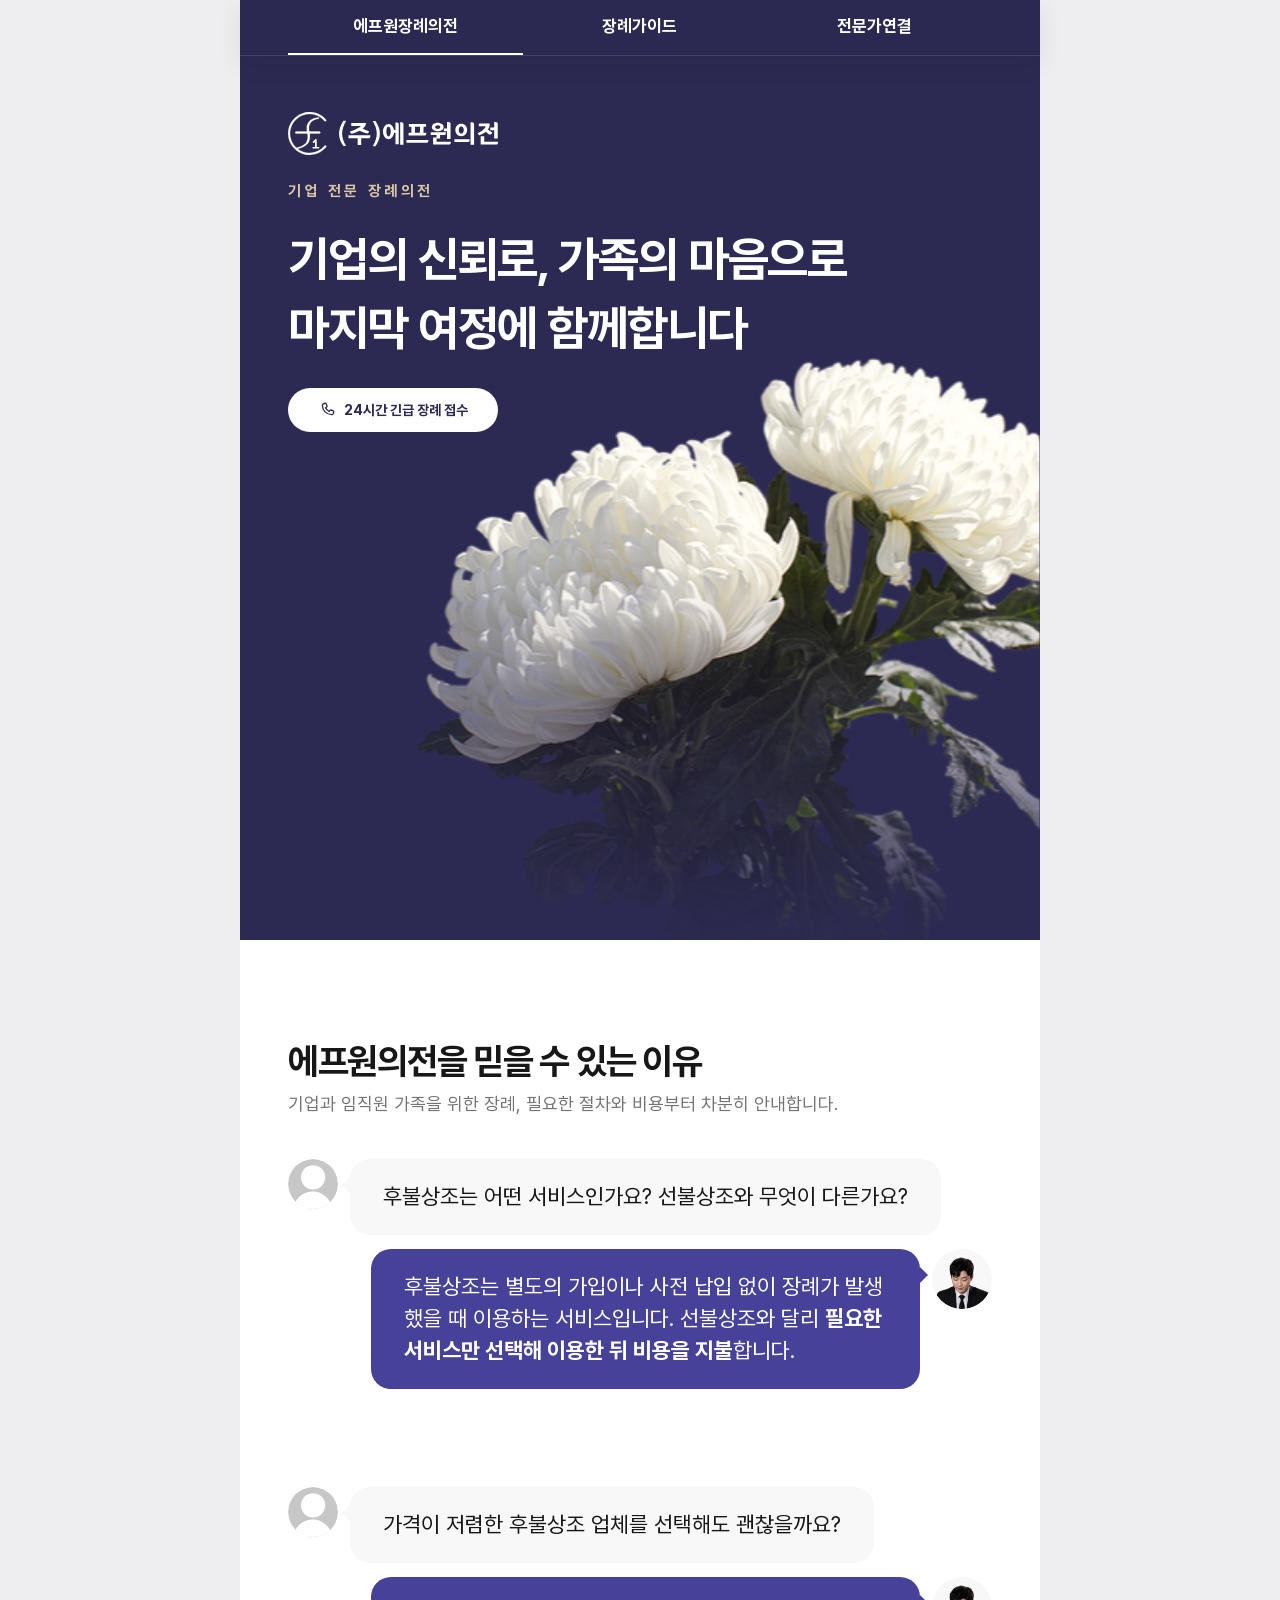
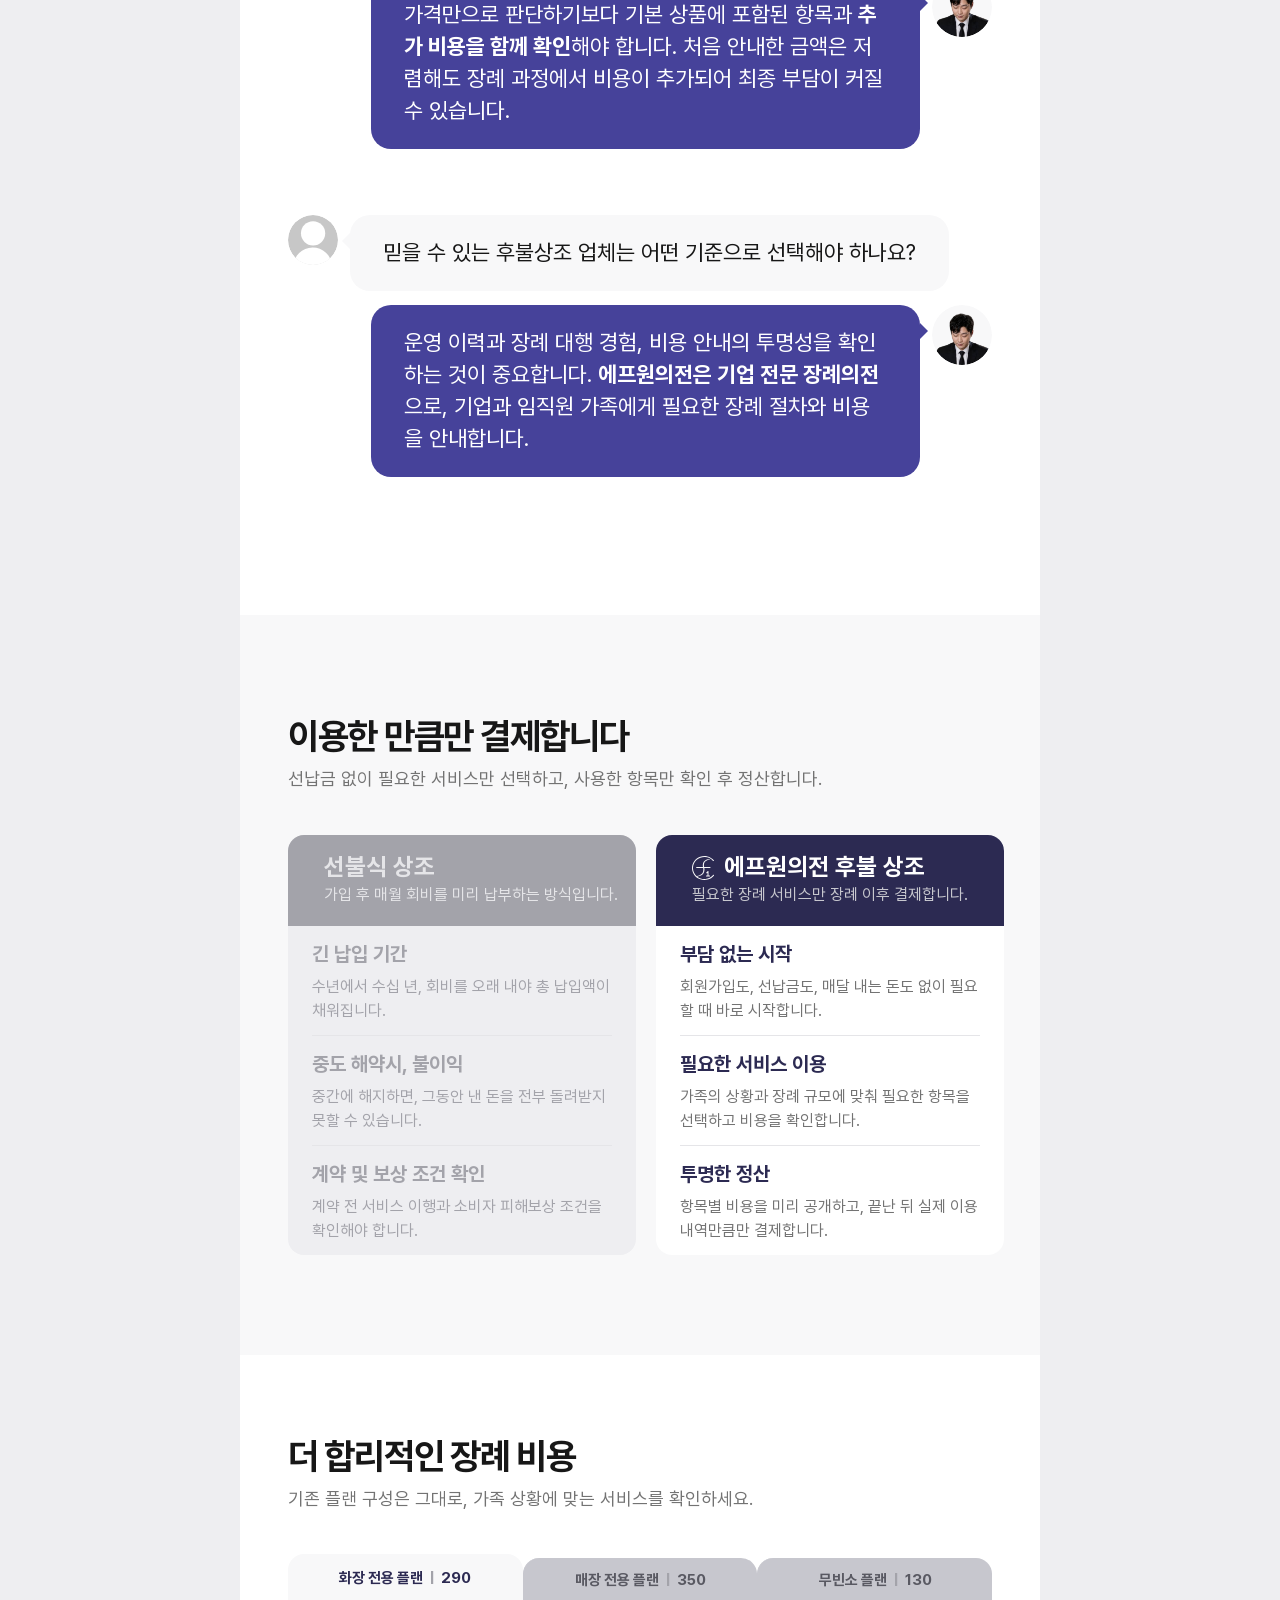
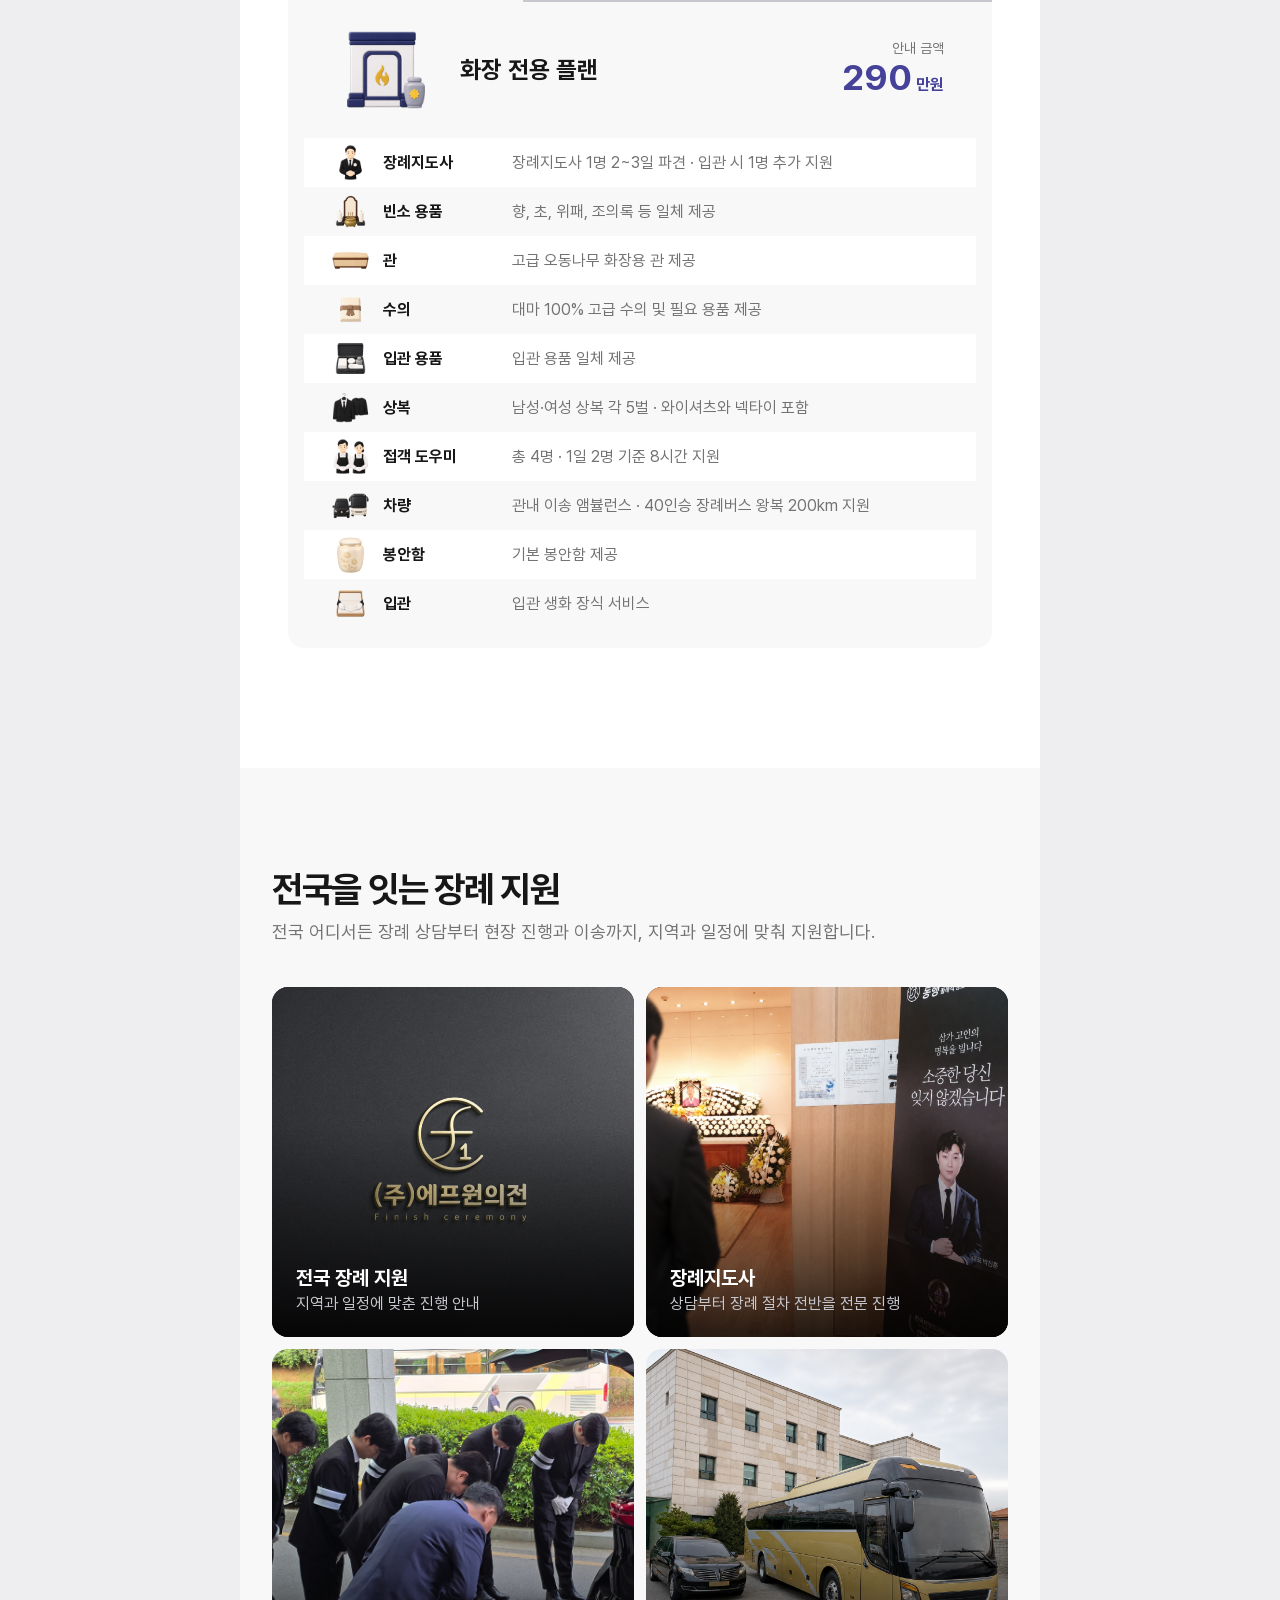
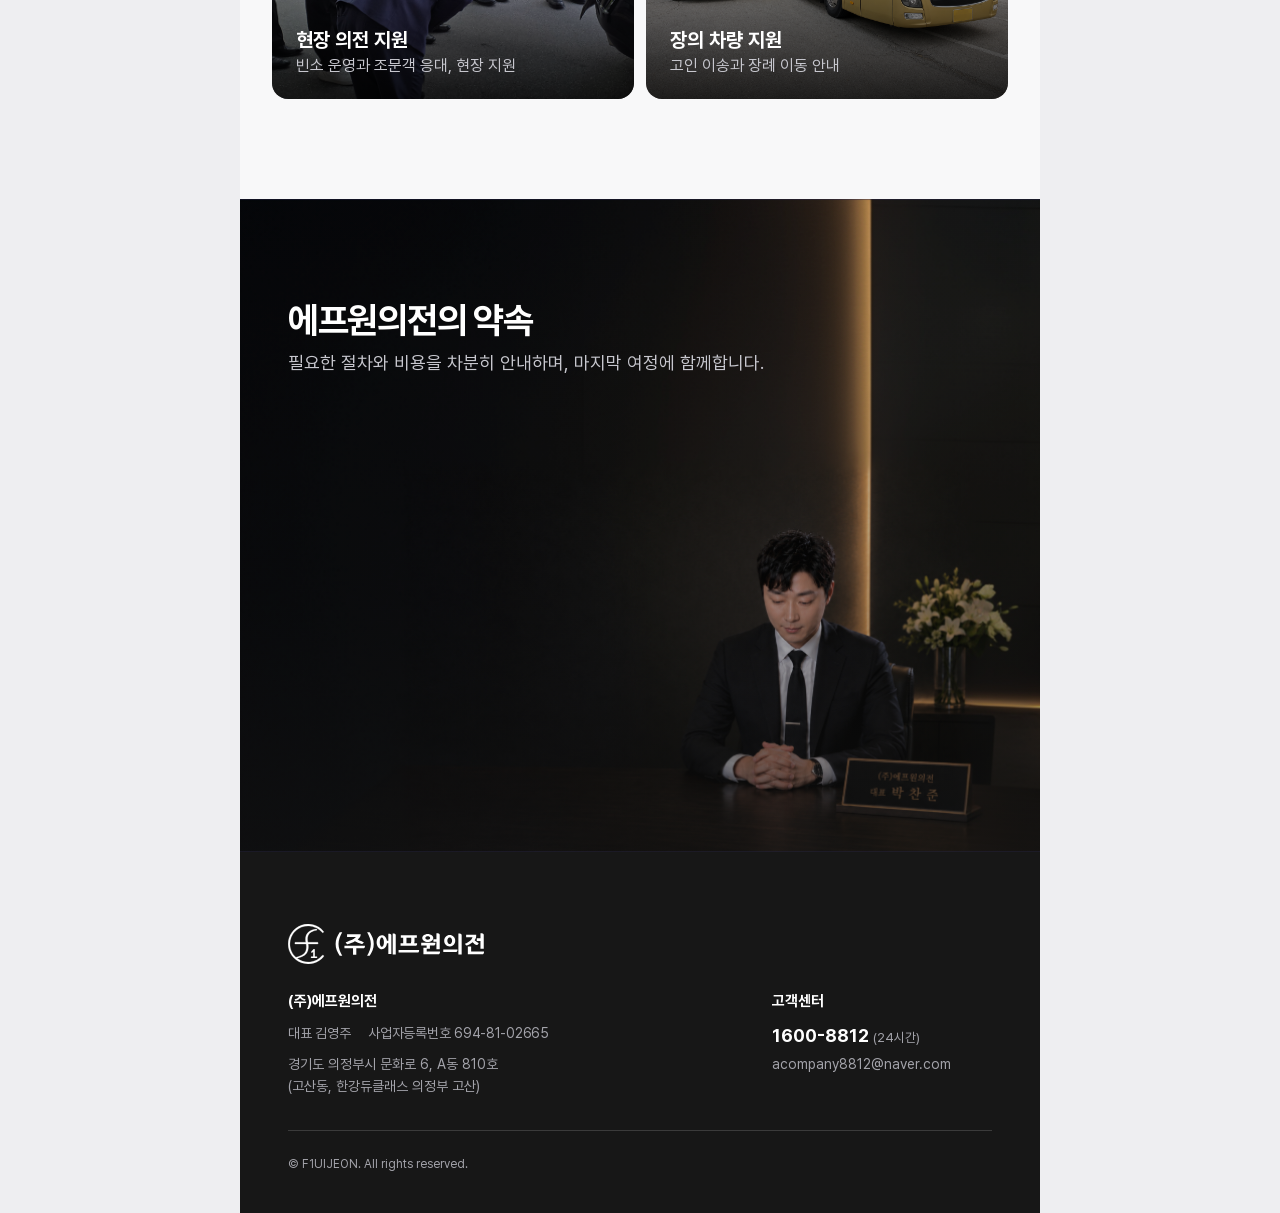
==== commit d4211cb5: "Apply F1 feedback on nationwide support and burial price comparison" ====
--- a/index.html
+++ b/index.html
@@ -65,6 +65,7 @@
         <div class="plan-tabs" role="tablist" aria-label="장례 플랜 선택"><button id="plan-tab-cremation" type="button" role="tab" aria-selected="true" aria-controls="plan-panel" tabindex="0" class="selected" data-plan="cremation"><span>화장 전용 플랜</span><strong>290</strong></button><button id="plan-tab-burial" type="button" role="tab" aria-selected="false" aria-controls="plan-panel" tabindex="-1" data-plan="burial"><span>매장 전용 플랜</span><strong>350</strong></button><button id="plan-tab-simple" type="button" role="tab" aria-selected="false" aria-controls="plan-panel" tabindex="-1" data-plan="simple"><span>무빈소 플랜</span><strong>130</strong></button></div>
         <div class="plan-card" id="plan-panel" role="tabpanel" aria-labelledby="plan-tab-cremation">
           <div class="plan-summary"><img id="plan-image" src="assets/plan.png" alt="화장 전용 플랜"><h3 id="plan-title">화장 전용 플랜</h3><div><small>안내 금액</small><strong><span id="plan-price">290</span><em>만원</em></strong></div></div>
+          <p class="plan-negotiable" id="plan-comparison" hidden>매장 전용 플랜 · 비교 기준가 450만 원 대비<br><strong>100만 원 절감 · 약 22.2% 낮은 가격</strong><br><small>비교 기준가: F1의전 제공</small></p>
           <p class="plan-negotiable" id="plan-negotiable" hidden>상황에 따라 협의 가능합니다.</p>
           <div class="plan-items" id="plan-items">
             <div><img src="assets/item-1.png" alt=""><b>장례지도사</b><span>장례지도사 1명 2~3일 파견 · 입관 시 1명 추가 지원</span></div>
@@ -81,8 +82,8 @@
         </div>
       </section>
 
-      <section class="section muted field-section"><div class="heading"><h2>현장 운영 역량</h2><p>장례 상담부터 현장 진행과 이송까지, 필요한 지원을 함께 준비합니다.</p></div><div class="photo-grid">
-        <figure><img src="assets/field-1-original.png" alt="장례 현장 지원"><figcaption><b>지역별 장례 지원</b><span>지역과 일정에 맞춘 진행 안내</span></figcaption></figure>
+      <section class="section muted field-section"><div class="heading"><h2>전국을 잇는 장례 지원</h2><p>전국 어디서든 장례 상담부터 현장 진행과 이송까지, 지역과 일정에 맞춰 지원합니다.</p></div><div class="photo-grid">
+        <figure><img src="assets/field-1-original.png" alt="전국 장례 현장 지원"><figcaption><b>전국 장례 지원</b><span>지역과 일정에 맞춘 진행 안내</span></figcaption></figure>
         <figure><img src="assets/field-2-original.png" alt="장례지도사"><figcaption><b>장례지도사</b><span>상담부터 장례 절차 전반을 전문 진행</span></figcaption></figure>
         <figure><img src="assets/field-3-original.png" alt="장례 현장 인력"><figcaption><b>현장 의전 지원</b><span>빈소 운영과 조문객 응대, 현장 지원</span></figcaption></figure>
         <figure><img src="assets/field-4-original.png" alt="장의 차량"><figcaption><b>장의 차량 지원</b><span>고인 이송과 장례 이동 안내</span></figcaption></figure>
@@ -213,6 +214,6 @@
     </div>
     <hr><small>© F1UIJEON. All rights reserved.</small>
   </footer>
-  <script src="script.js?v=17"></script>
+  <script src="script.js?v=18"></script>
 </body>
 </html>
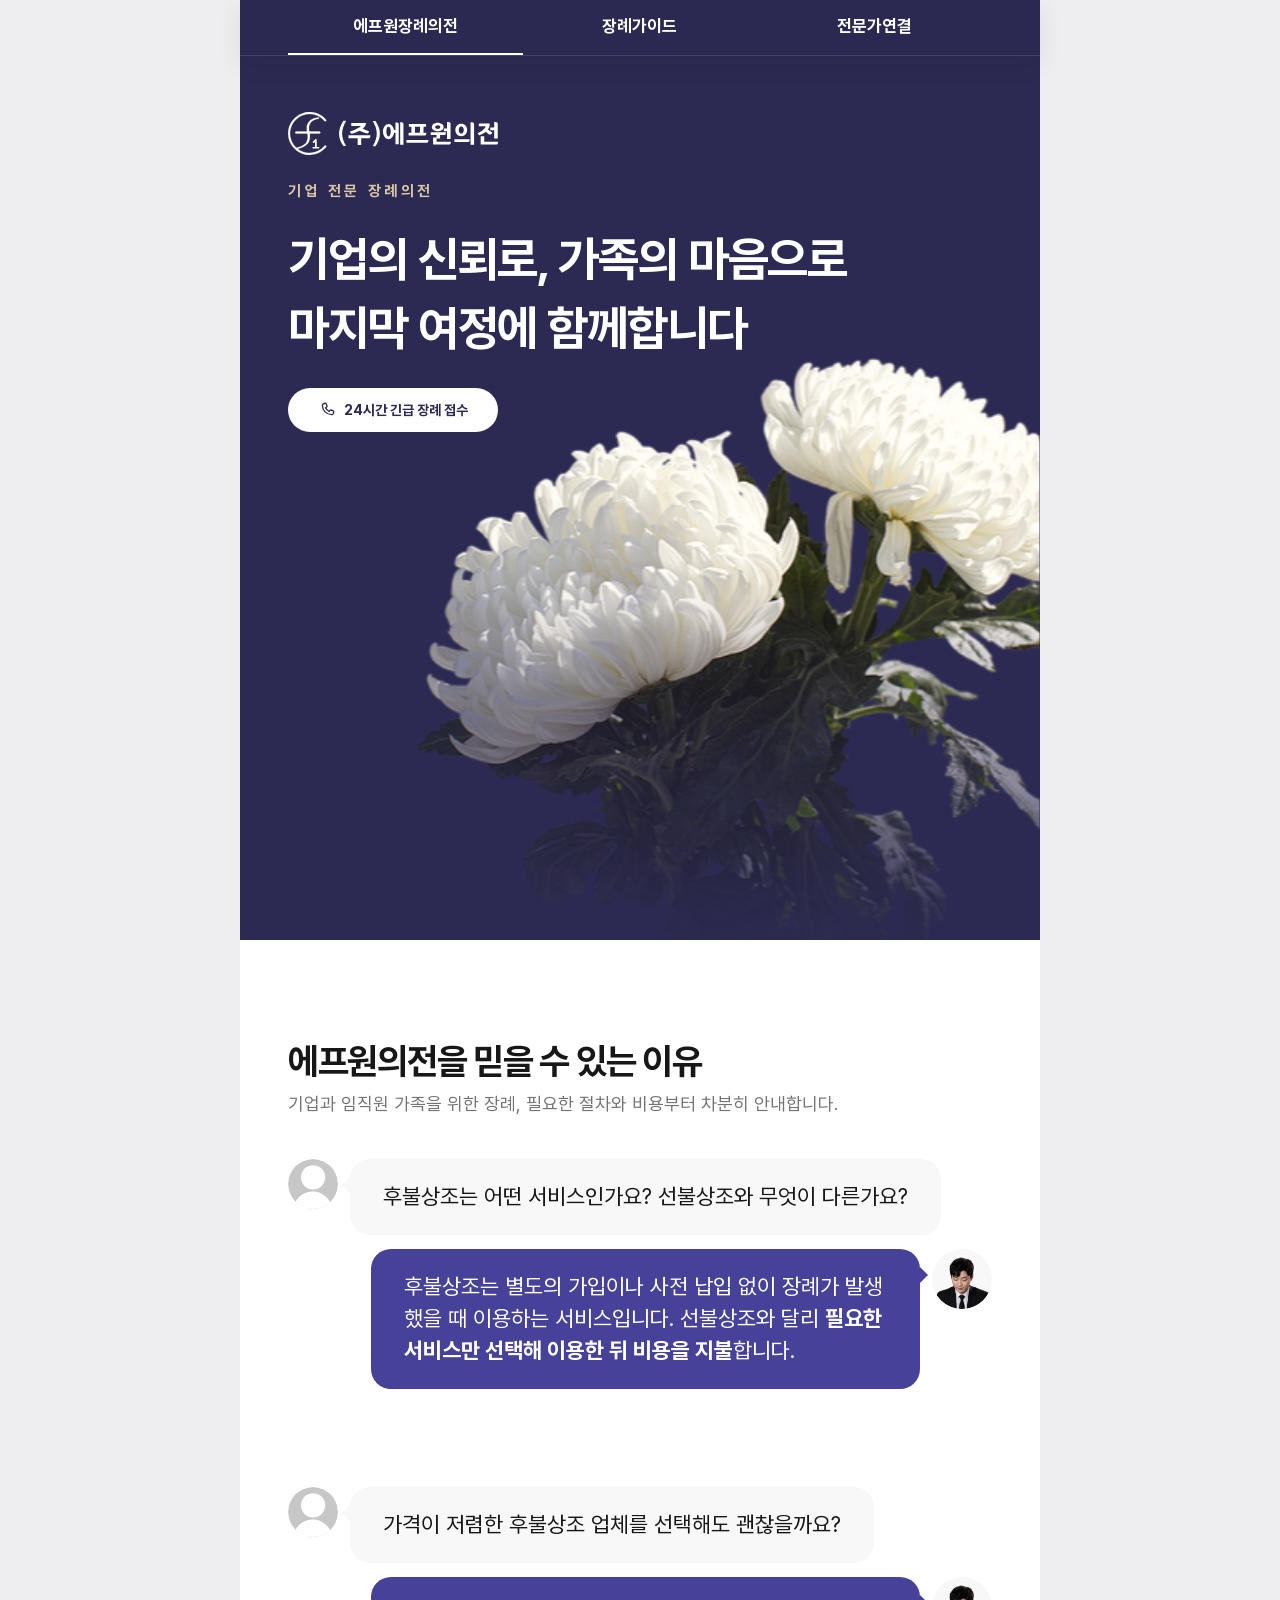
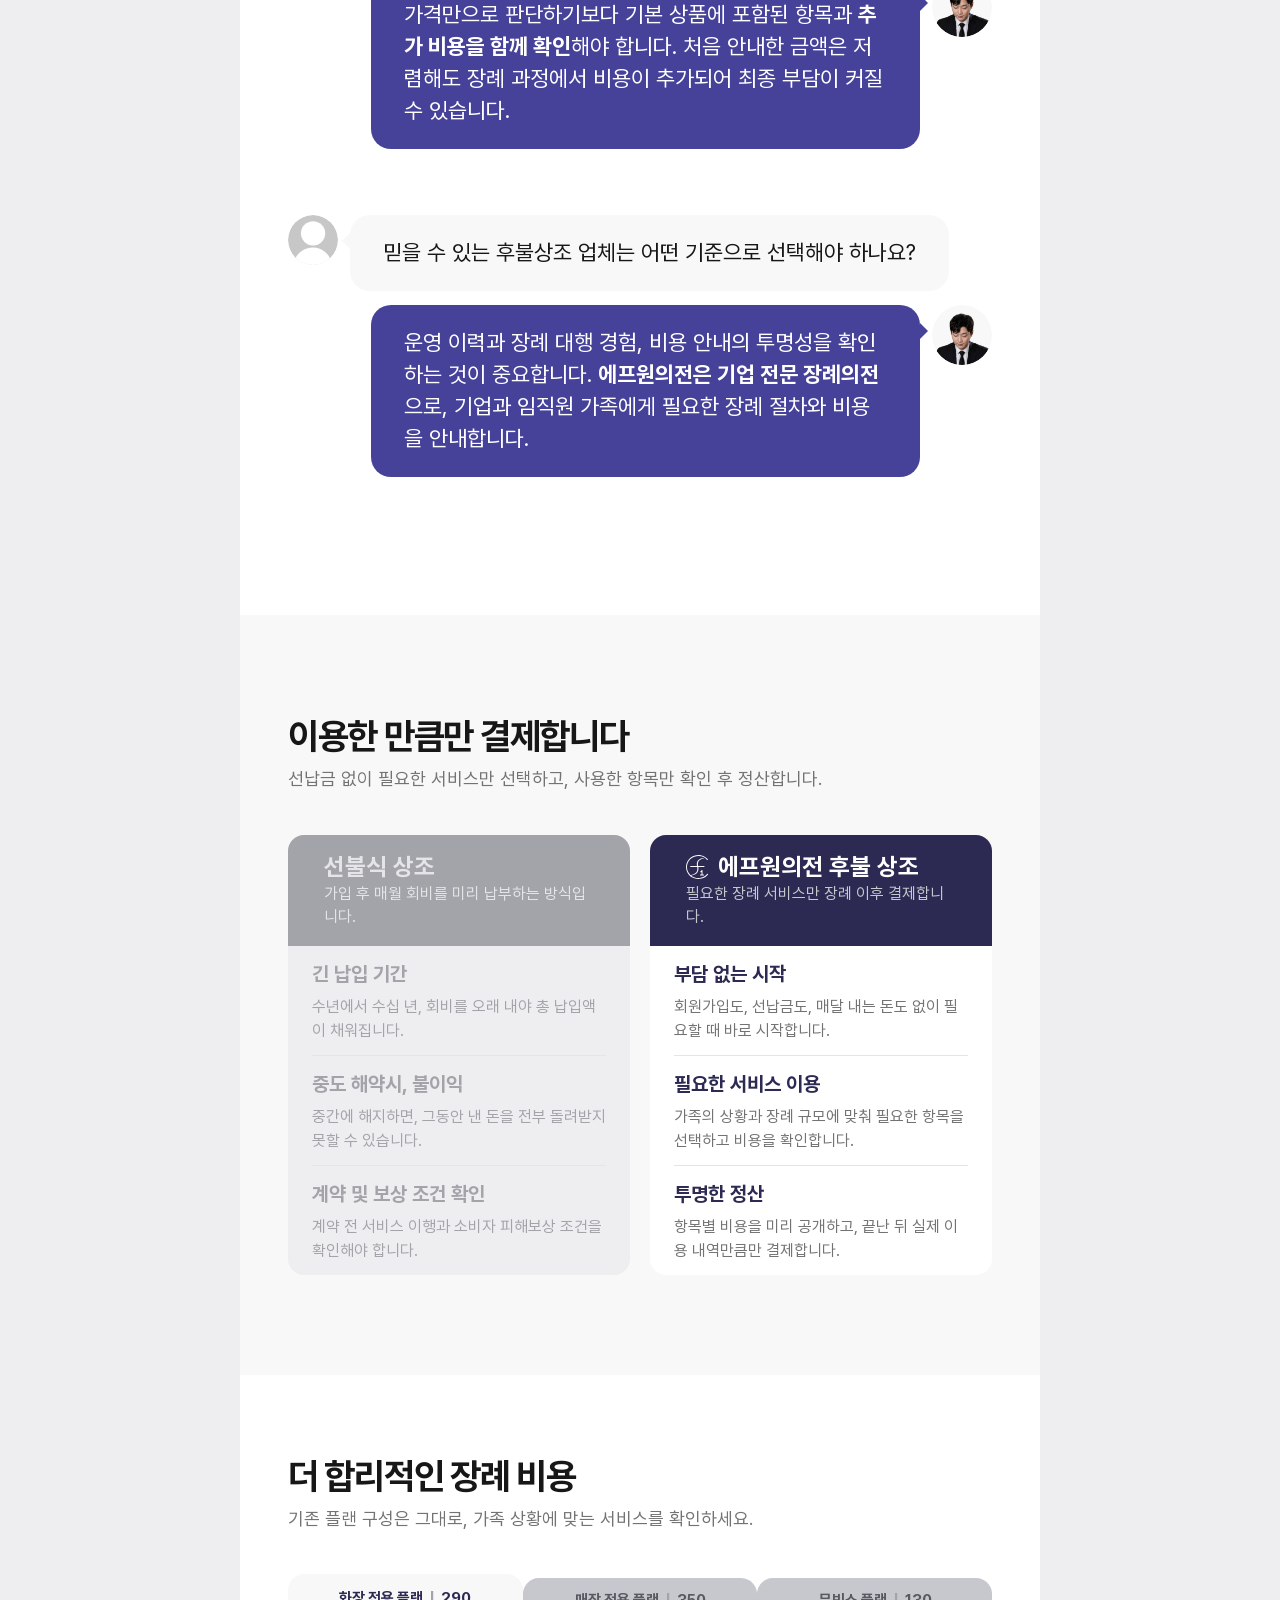
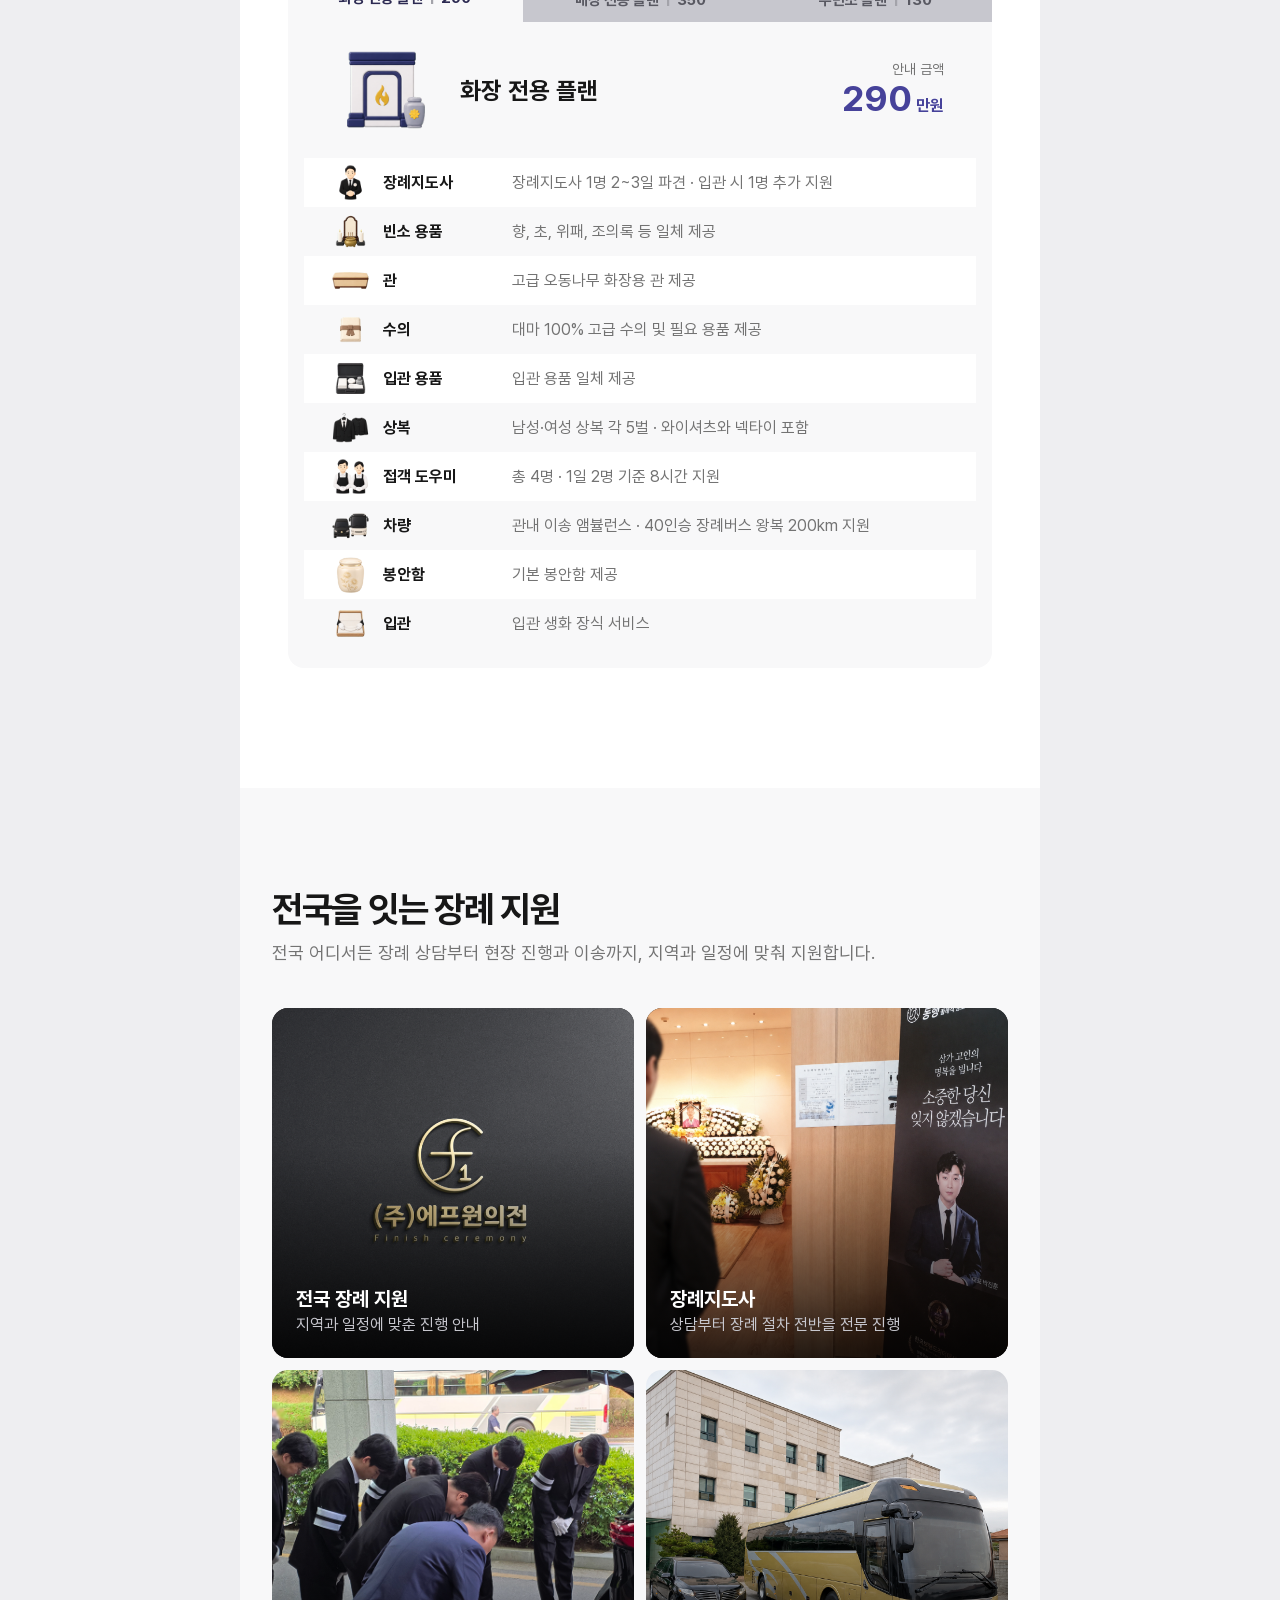
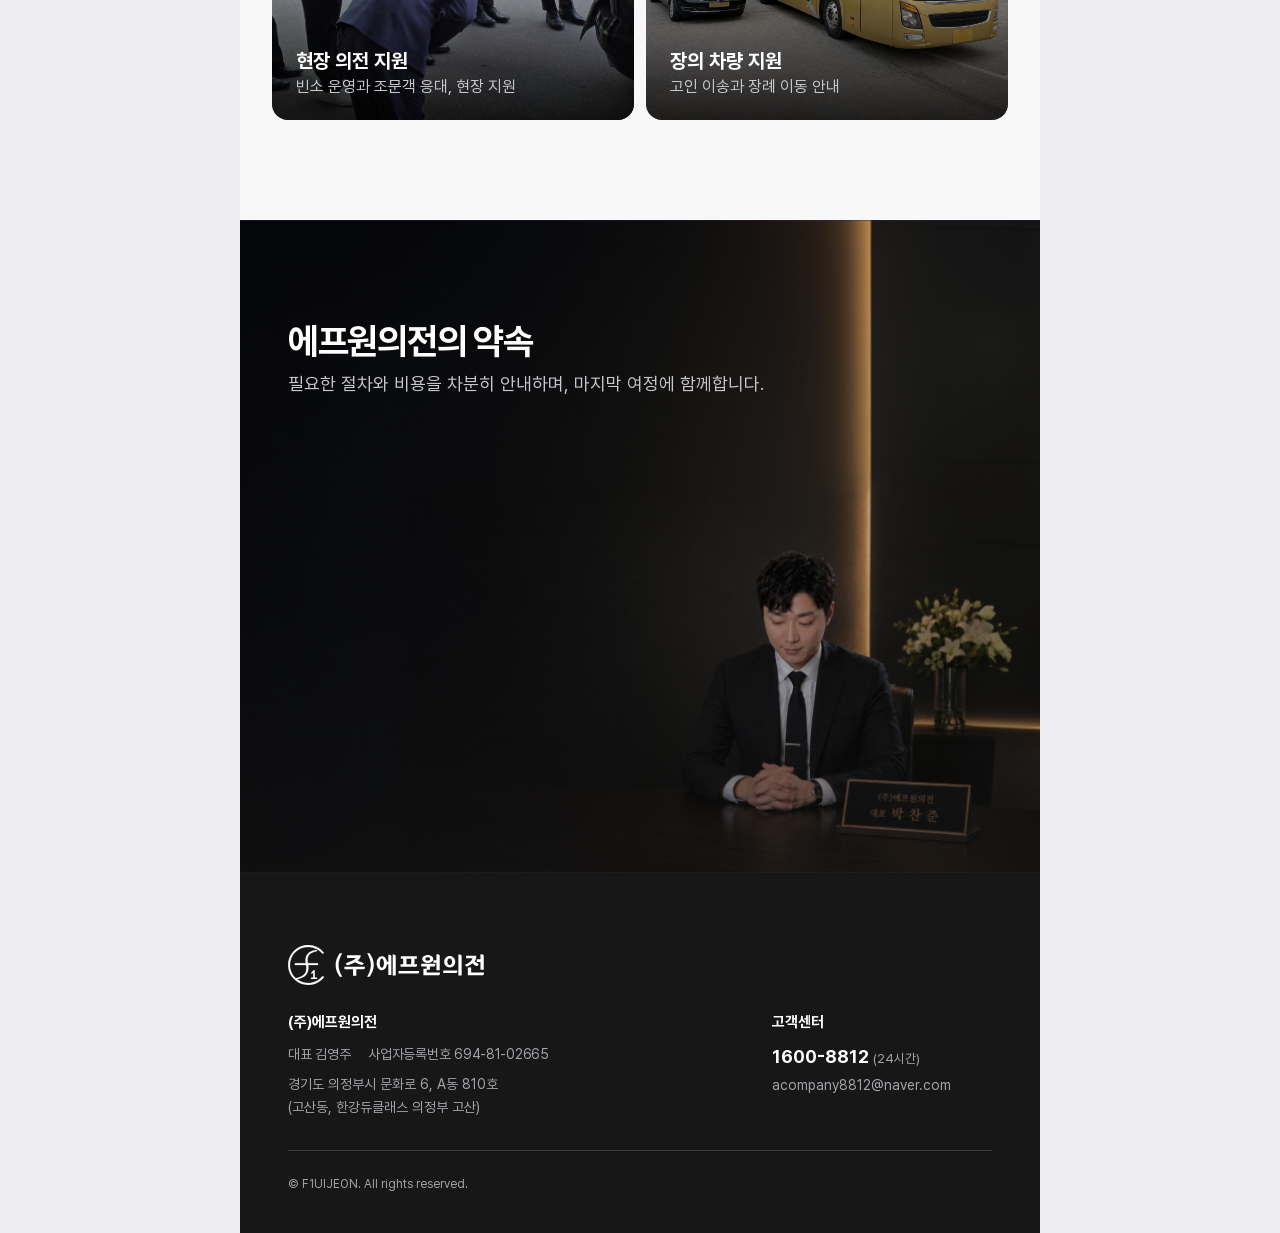
==== commit 9c972858: "Refresh stylesheet cache for responsive comparison fix" ====
--- a/index.html
+++ b/index.html
@@ -7,7 +7,7 @@
   <title>기업 전문 장례의전 | 에프원의전</title>
   <meta name="description" content="기업 전문 장례의전, 에프원의전. 필요한 장례 서비스와 분야별 전문가 상담을 안내합니다.">
   <link rel="stylesheet" href="assets/pretendard.css">
-  <link rel="stylesheet" href="styles.css?v=240">
+  <link rel="stylesheet" href="styles.css?v=241">
 </head>
 <body>
   <header class="site-header">
--- a/styles.css
+++ b/styles.css
@@ -177,7 +177,7 @@
   .site-header{padding-left:32px;padding-right:32px}
   .section{padding-left:32px;padding-right:32px}
   .compare-section .compare{width:100%}
-  .compare-section .compare-card{width:calc((100% - 20px)/2)}
+  .compare-section .compare-card{width:100%;min-width:0}
   .expert-section{padding-left:32px;padding-right:32px}
   .expert-section .experts{width:100%;margin-left:0}
   .expert-section .expert{flex-basis:340px;width:340px;border-radius:var(--radius-panel)}
@@ -1058,10 +1058,15 @@
 #home .compare-section .compare-card li span{line-height:1.5}
 #home .compare-section .compare-card.featured{background:var(--color-white)}
 @media(min-width:641px){
-  #home .compare-section .compare-card{height:420px}
-  #home .compare-section .compare-card ul{height:329px;margin:0 24px}
+  #home .compare-section .compare{grid-template-columns:repeat(2,minmax(0,1fr))}
+  #home .compare-section .compare-card{width:100%;height:auto;min-height:420px;min-width:0}
+  #home .compare-section .compare-head{height:auto;min-height:91px}
+  #home .compare-section .compare-head h3,
+  #home .compare-section .compare-head p{white-space:normal;overflow-wrap:anywhere}
+  #home .compare-section .compare-card ul{height:auto;margin:0 24px}
   #home .compare-section .compare-card li{
-    height:33.333%;
+    height:auto;
+    min-height:109px;
     padding:15px 0 12px;
     justify-content:flex-start;
     gap:8px;
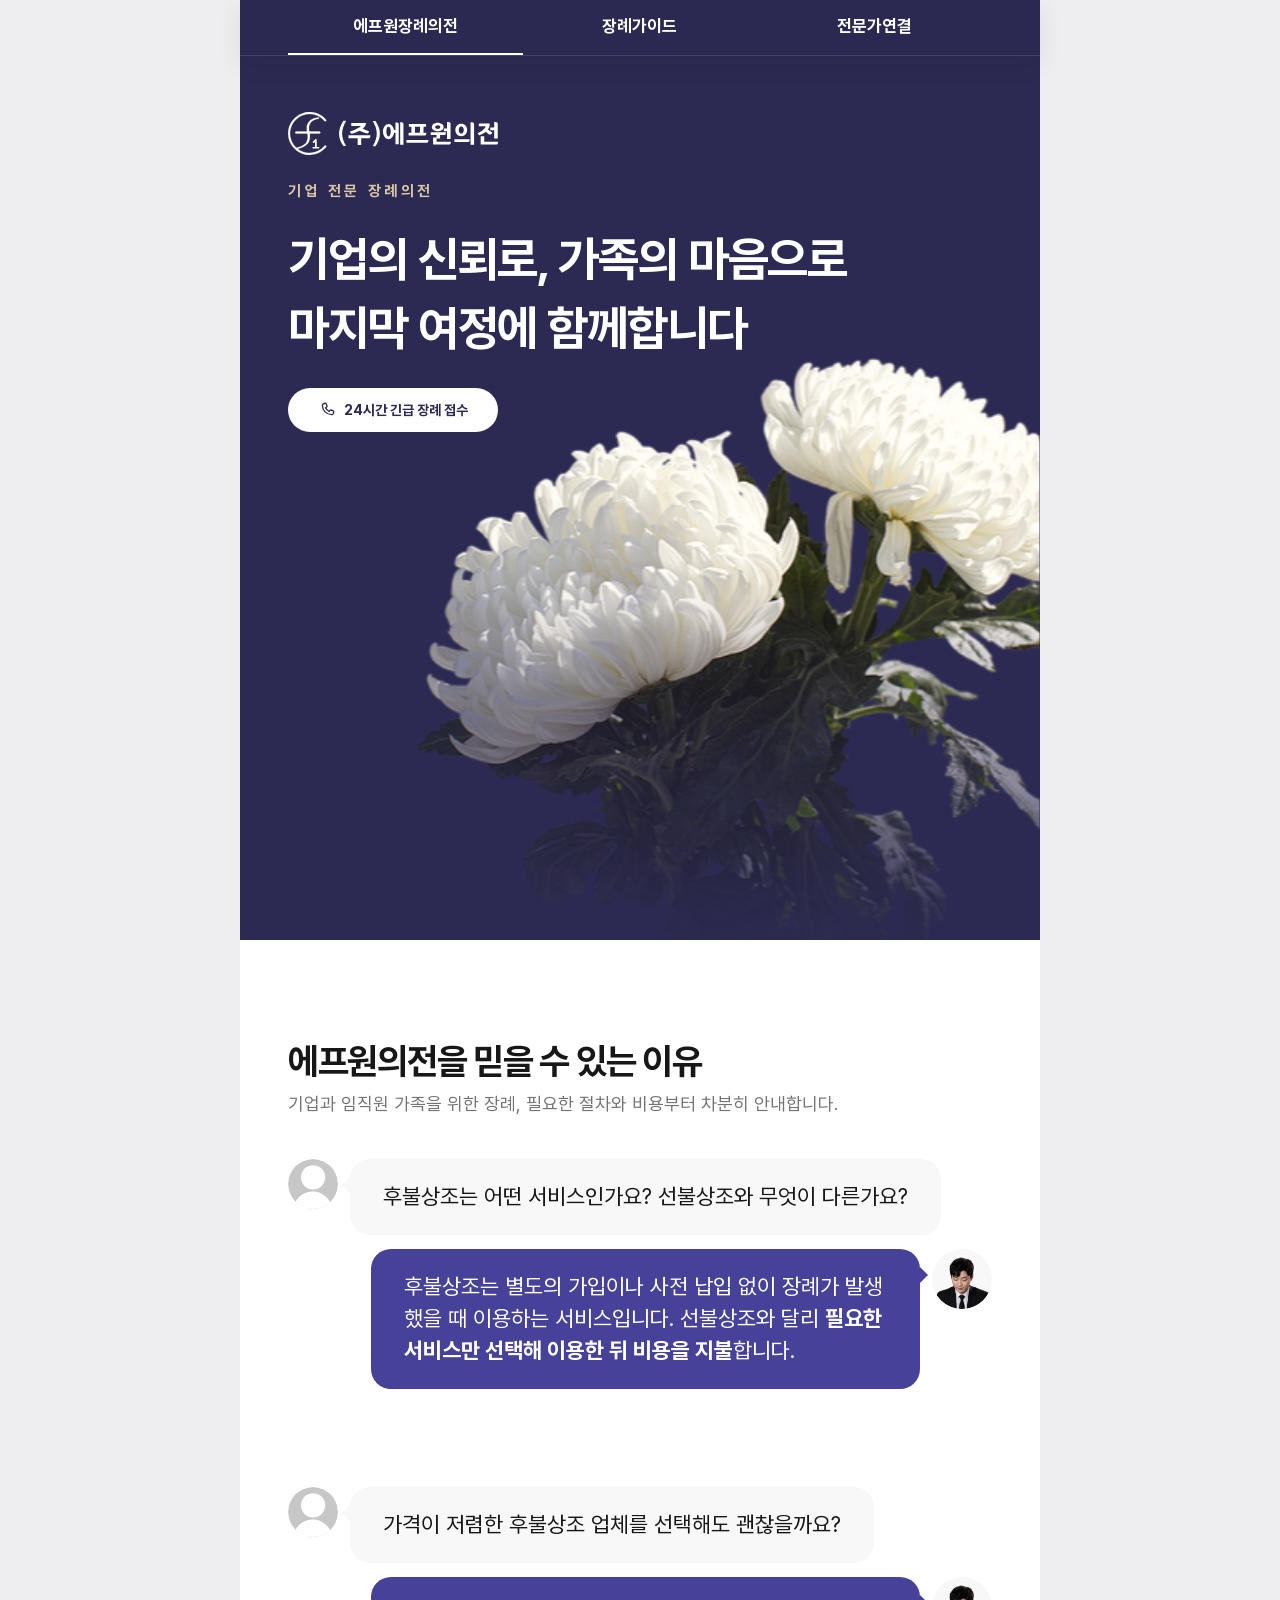
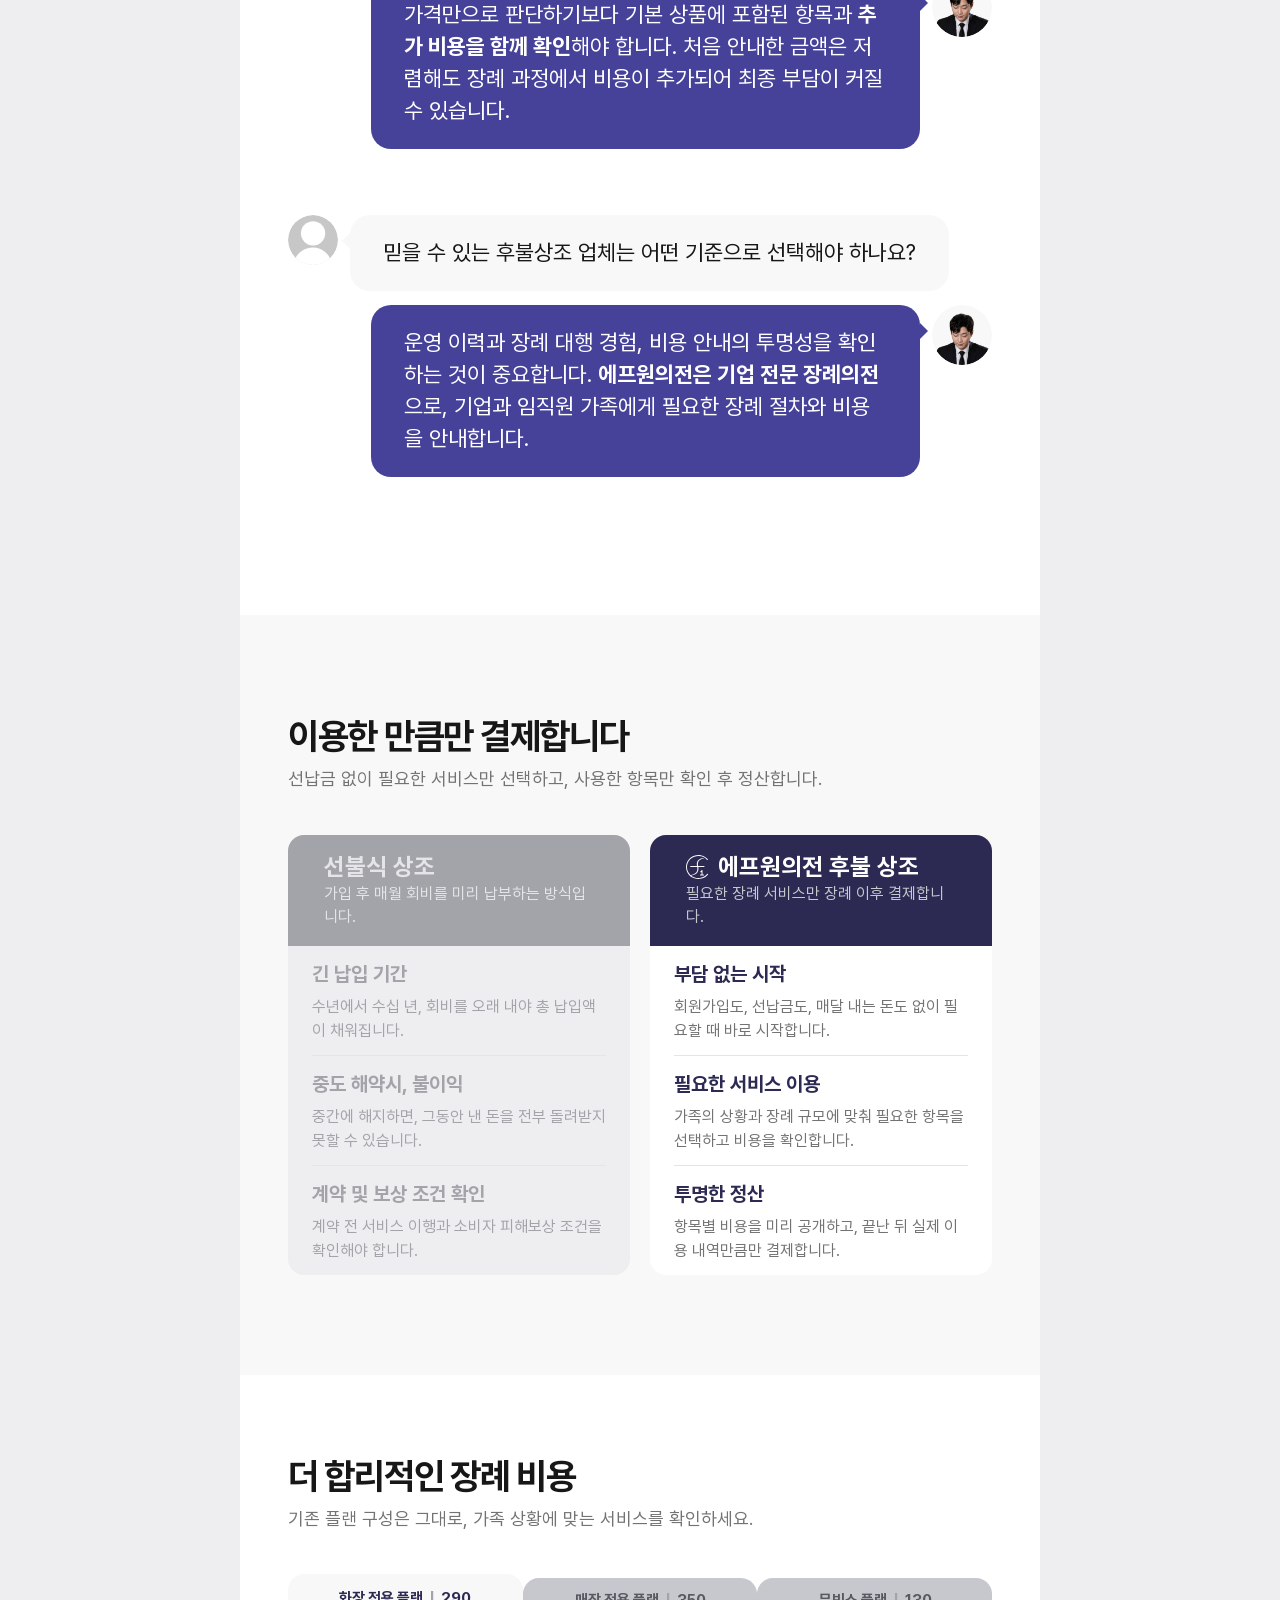
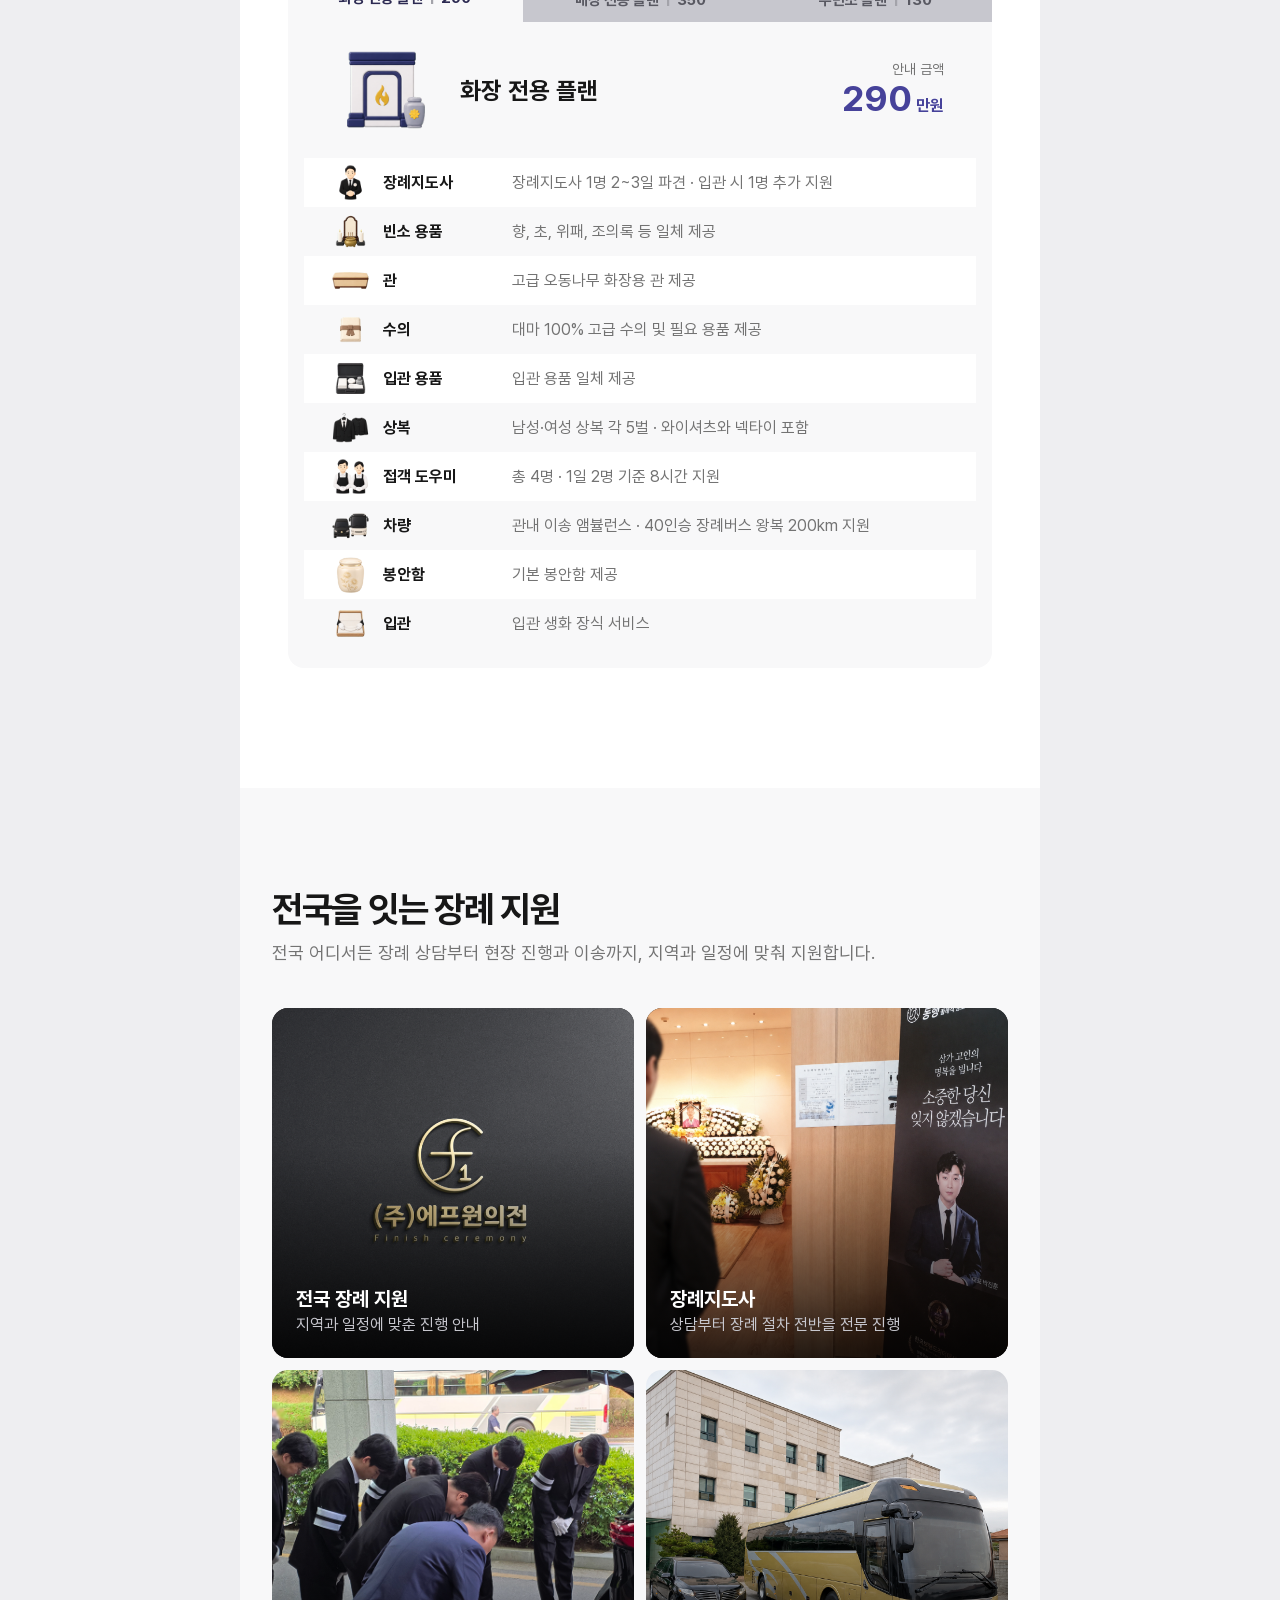
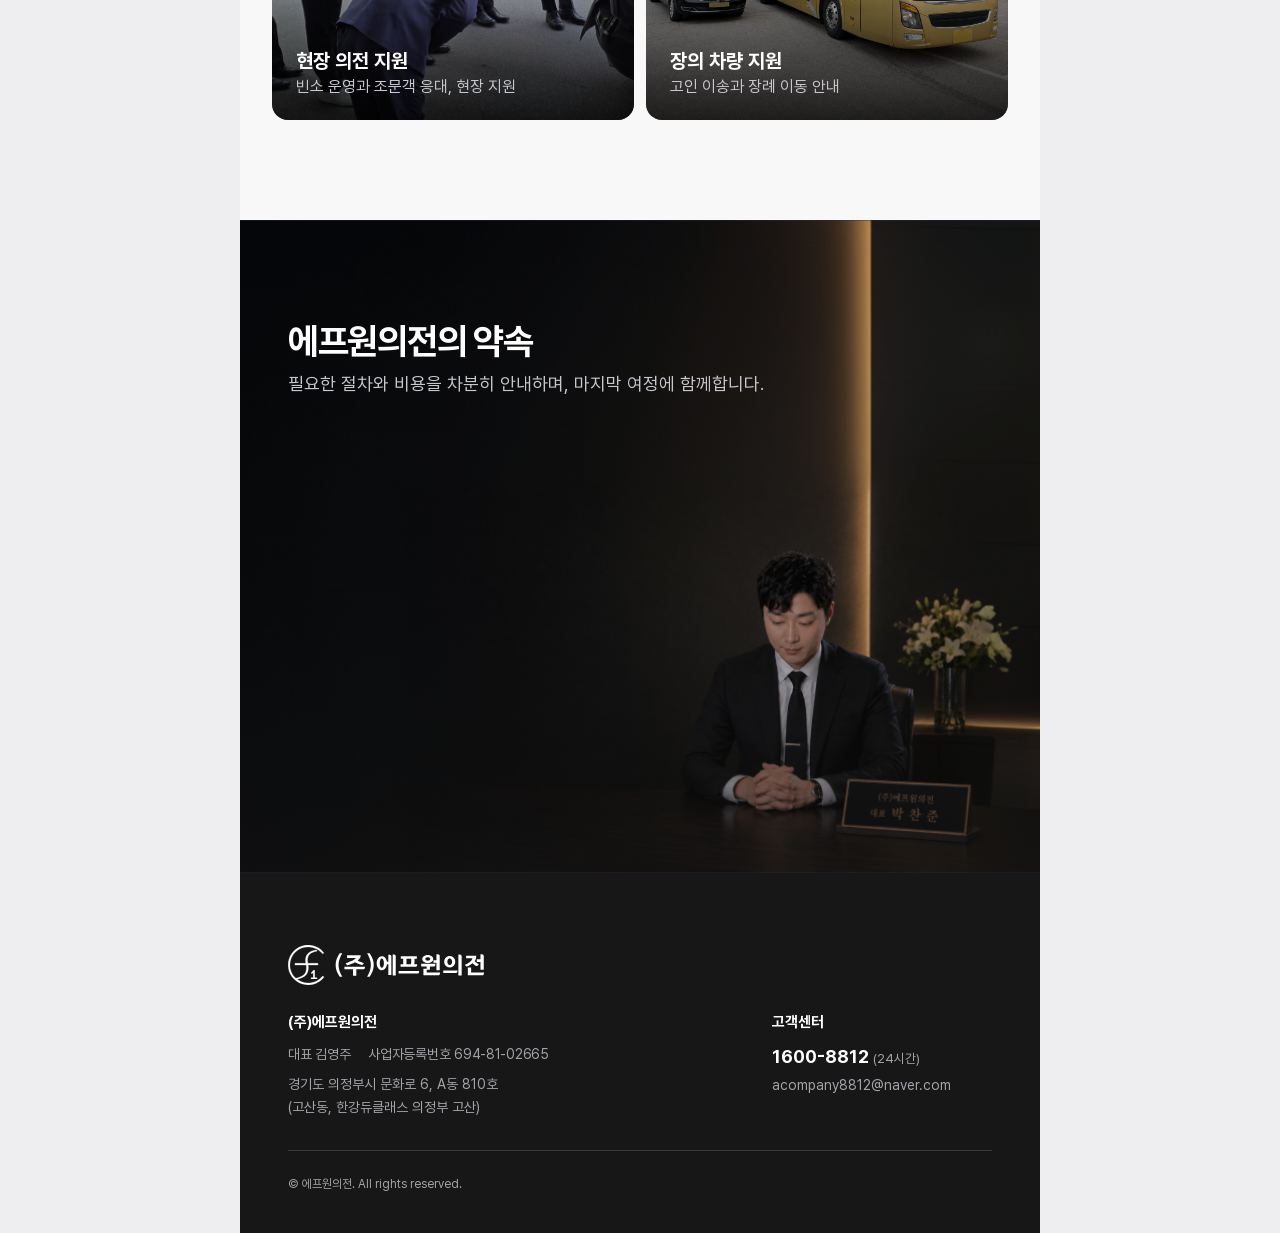
==== commit 312a5aa0: "Use 에프원의전 consistently in homepage copy" ====
--- a/index.html
+++ b/index.html
@@ -7,7 +7,7 @@
   <title>기업 전문 장례의전 | 에프원의전</title>
   <meta name="description" content="기업 전문 장례의전, 에프원의전. 필요한 장례 서비스와 분야별 전문가 상담을 안내합니다.">
   <link rel="stylesheet" href="assets/pretendard.css">
-  <link rel="stylesheet" href="styles.css?v=241">
+  <link rel="stylesheet" href="styles.css?v=242">
 </head>
 <body>
   <header class="site-header">
@@ -65,7 +65,7 @@
         <div class="plan-tabs" role="tablist" aria-label="장례 플랜 선택"><button id="plan-tab-cremation" type="button" role="tab" aria-selected="true" aria-controls="plan-panel" tabindex="0" class="selected" data-plan="cremation"><span>화장 전용 플랜</span><strong>290</strong></button><button id="plan-tab-burial" type="button" role="tab" aria-selected="false" aria-controls="plan-panel" tabindex="-1" data-plan="burial"><span>매장 전용 플랜</span><strong>350</strong></button><button id="plan-tab-simple" type="button" role="tab" aria-selected="false" aria-controls="plan-panel" tabindex="-1" data-plan="simple"><span>무빈소 플랜</span><strong>130</strong></button></div>
         <div class="plan-card" id="plan-panel" role="tabpanel" aria-labelledby="plan-tab-cremation">
           <div class="plan-summary"><img id="plan-image" src="assets/plan.png" alt="화장 전용 플랜"><h3 id="plan-title">화장 전용 플랜</h3><div><small>안내 금액</small><strong><span id="plan-price">290</span><em>만원</em></strong></div></div>
-          <p class="plan-negotiable" id="plan-comparison" hidden>매장 전용 플랜 · 비교 기준가 450만 원 대비<br><strong>100만 원 절감 · 약 22.2% 낮은 가격</strong><br><small>비교 기준가: F1의전 제공</small></p>
+          <p class="plan-negotiable" id="plan-comparison" hidden>매장 전용 플랜 · 비교 기준가 450만 원 대비<br><strong>100만 원 절감 · 약 22.2% 낮은 가격</strong><br><small>비교 기준가: 에프원의전 제공</small></p>
           <p class="plan-negotiable" id="plan-negotiable" hidden>상황에 따라 협의 가능합니다.</p>
           <div class="plan-items" id="plan-items">
             <div><img src="assets/item-1.png" alt=""><b>장례지도사</b><span>장례지도사 1명 2~3일 파견 · 입관 시 1명 추가 지원</span></div>
@@ -130,7 +130,7 @@
     </article>
 
     <article class="page" id="onestop" hidden>
-      <section class="hero onestop-hero"><div><p class="brand-eyebrow">F1 · EXPERT CARE</p><h1>혼자 고민하지 않도록,<br>필요한 전문가를 함께 찾습니다</h1><p class="expert-hero-desc">필요한 분야를 선택하면<br>에프원의전 대표가 상담을 조율합니다.</p><a class="expert-hero-link" href="#consultation">상담 분야 선택하기 <span aria-hidden="true">↗</span></a></div></section>
+      <section class="hero onestop-hero"><div><p class="brand-eyebrow">에프원의전 · 전문가 상담</p><h1>혼자 고민하지 않도록,<br>필요한 전문가를 함께 찾습니다</h1><p class="expert-hero-desc">필요한 분야를 선택하면<br>에프원의전 대표가 상담을 조율합니다.</p><a class="expert-hero-link" href="#consultation">상담 분야 선택하기 <span aria-hidden="true">↗</span></a></div></section>
       <section class="onestop-flow" aria-labelledby="onestop-flow-title">
         <div class="onestop-flow-heading">
           <h2 id="onestop-flow-title">복잡하고 고민되는 일이 있으신가요?</h2>
@@ -212,7 +212,7 @@
         <a href="mailto:acompany8812@naver.com">acompany8812@naver.com</a>
       </div>
     </div>
-    <hr><small>© F1UIJEON. All rights reserved.</small>
+    <hr><small>© 에프원의전. All rights reserved.</small>
   </footer>
   <script src="script.js?v=18"></script>
 </body>
--- a/styles.css
+++ b/styles.css
@@ -2151,7 +2151,7 @@
   }
 }
 
-/* Figma 362:10460 — authoritative three-day schedule */
+/* Three-day schedule: cards grow with wrapped text at intermediate widths. */
 @media (min-width:641px){
   .schedule-section{padding:100px 48px;background:var(--cool)}
   .schedule-section .heading{margin-bottom:42px}
@@ -2160,14 +2160,14 @@
   .schedule-section .days{
     position:relative;display:grid;
     grid-template-columns:minmax(0,211fr) 15px minmax(0,212fr) 15px minmax(0,211fr);
-    gap:10px;align-items:start;padding-top:85px;
+    gap:10px;align-items:stretch;padding-top:85px;
   }
   .schedule-section .days::before{
     top:32px;left:15.34%;right:15.34%;
     height:1px;background:var(--color-neutral-300);
   }
   .schedule-section .day{
-    height:249px;min-height:249px;overflow:visible;border:0;
+    height:auto;min-height:249px;min-width:0;overflow:visible;border:0;
     border-radius:24px;background:var(--color-white);
   }
   .schedule-section .day h3{
@@ -2177,9 +2177,10 @@
   .schedule-section .day:nth-of-type(1) h3{left:calc(50% + 2.5px)}
   .schedule-section .day:nth-of-type(3) h3{left:calc(50% - 2.5px)}
   .schedule-section .day h3::after{height:21px;background:var(--color-neutral-300)}
-  .schedule-section .day-body{height:100%;padding:24px;display:block}
+  .schedule-section .day-body{height:auto;padding:24px;display:block}
   .schedule-section .day h4{
-    min-height:68px;margin:0;display:block;color:var(--main);font-size:20px;
+    min-height:68px;margin:0;padding-bottom:12px;display:block;color:var(--main);font-size:20px;
+    word-break:keep-all;overflow-wrap:anywhere;
     line-height:1.2;letter-spacing:-.4px;text-align:left;font-weight:700;
   }
   .schedule-section .day:first-child h4{min-height:68px}
@@ -2194,7 +2195,7 @@
   }
   .schedule-section .day li:last-child:nth-child(odd){grid-column:auto}
   .schedule-section .day-arrow{
-    align-self:start;justify-self:center;width:15px;height:15px;margin-top:124px;
+    align-self:center;justify-self:center;width:15px;height:15px;margin-top:0;
     opacity:.55;
   }
 }
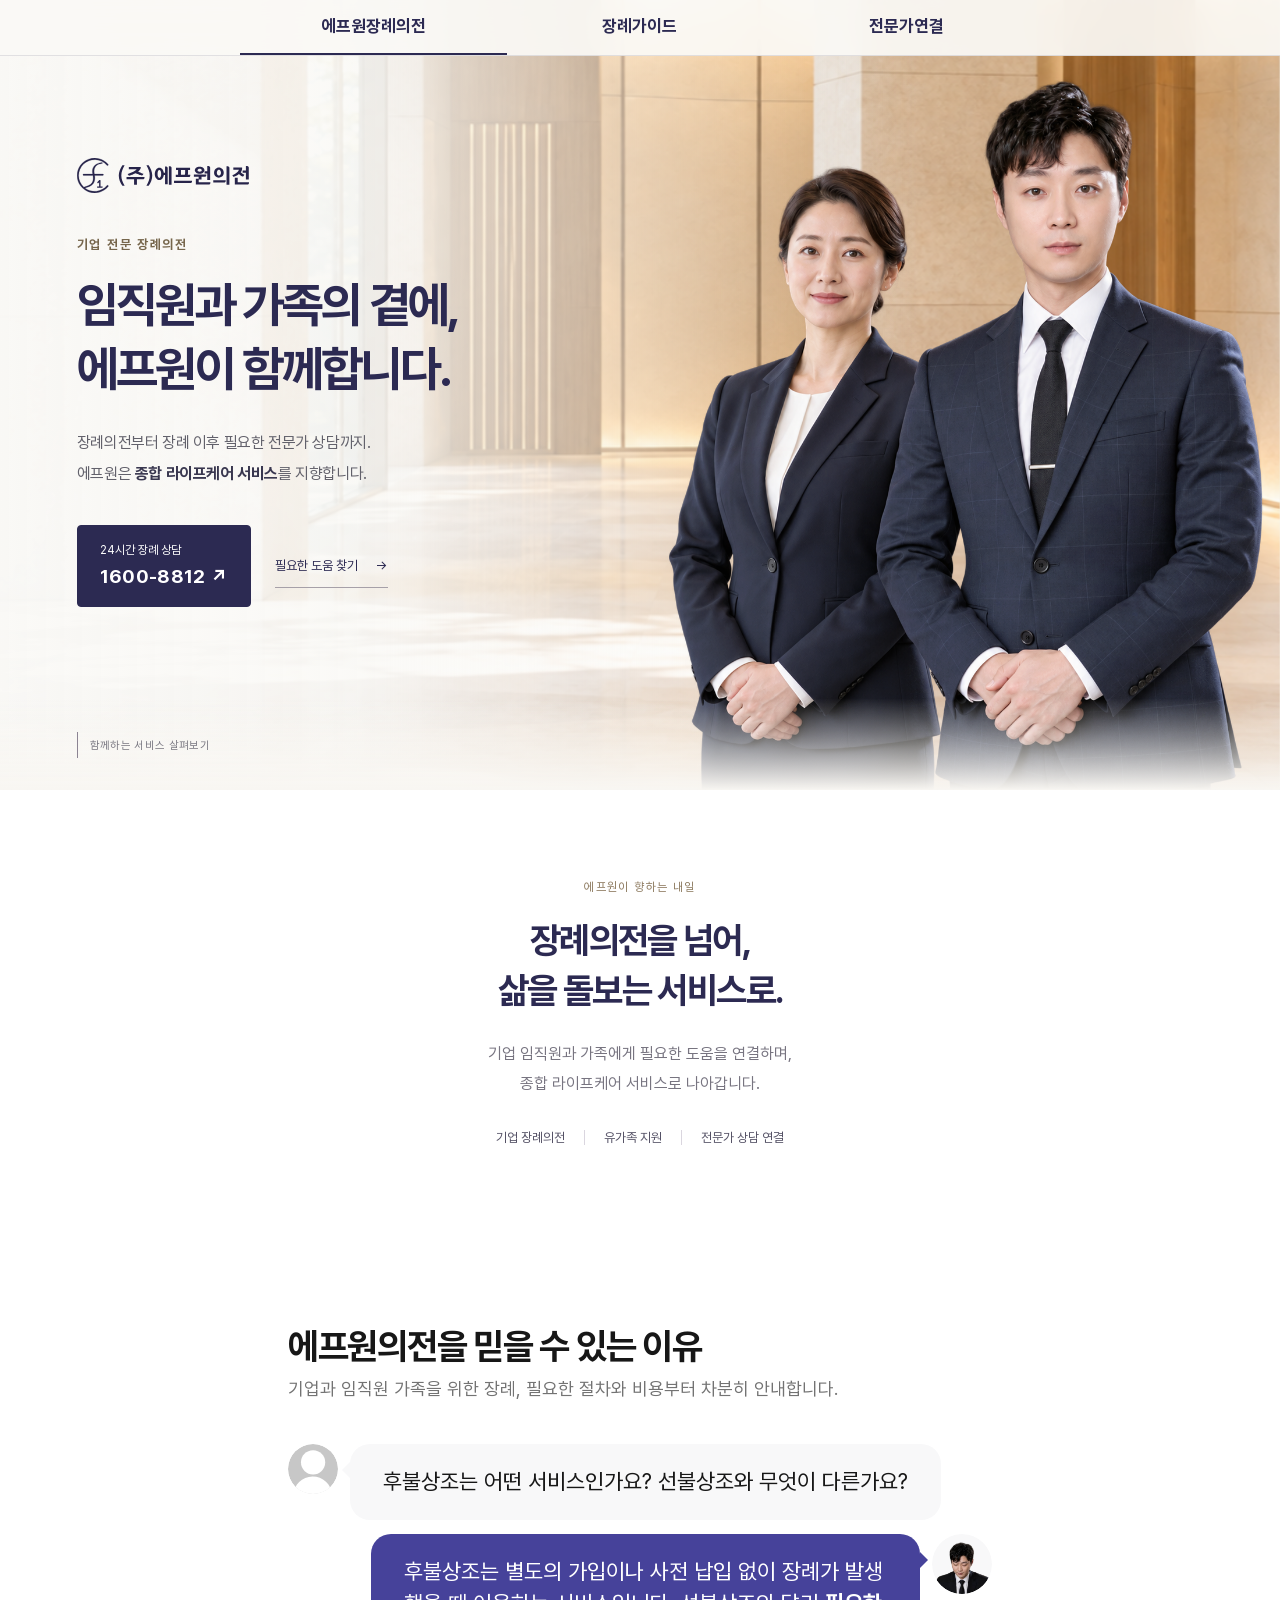
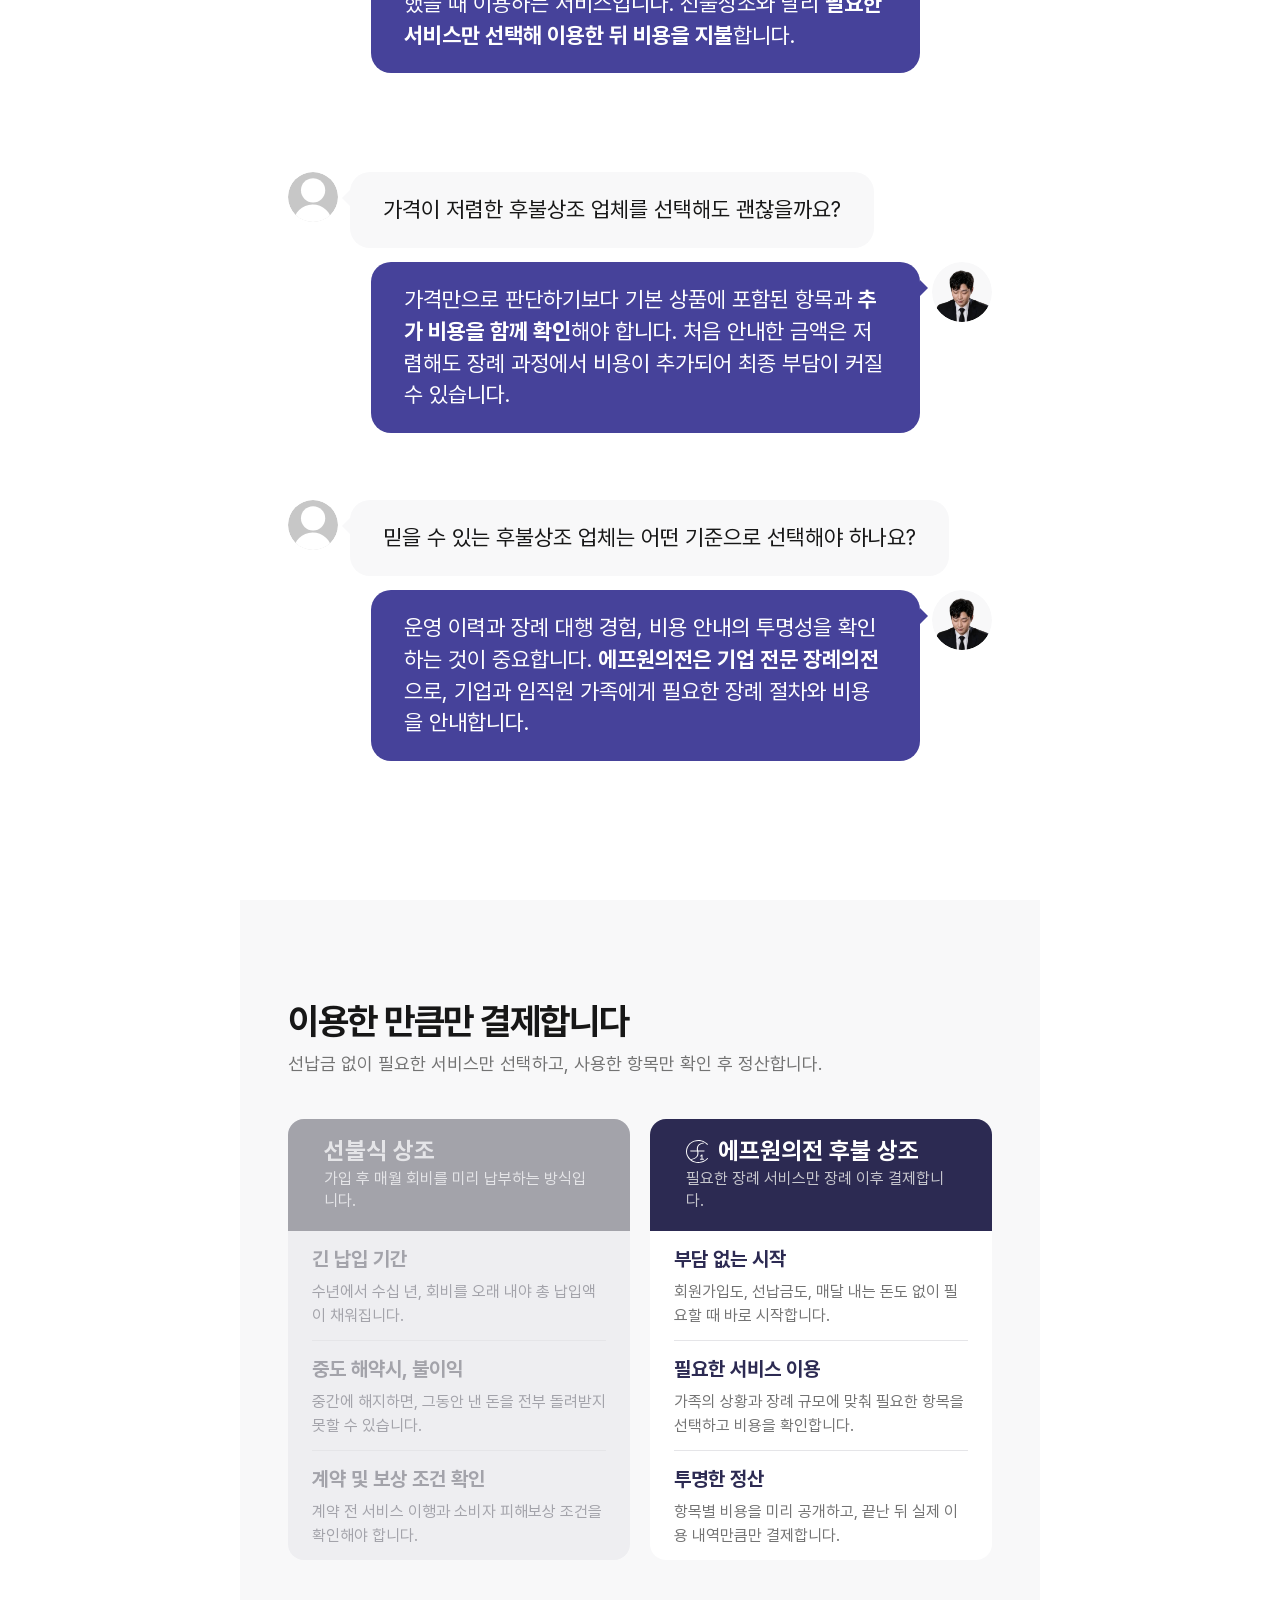
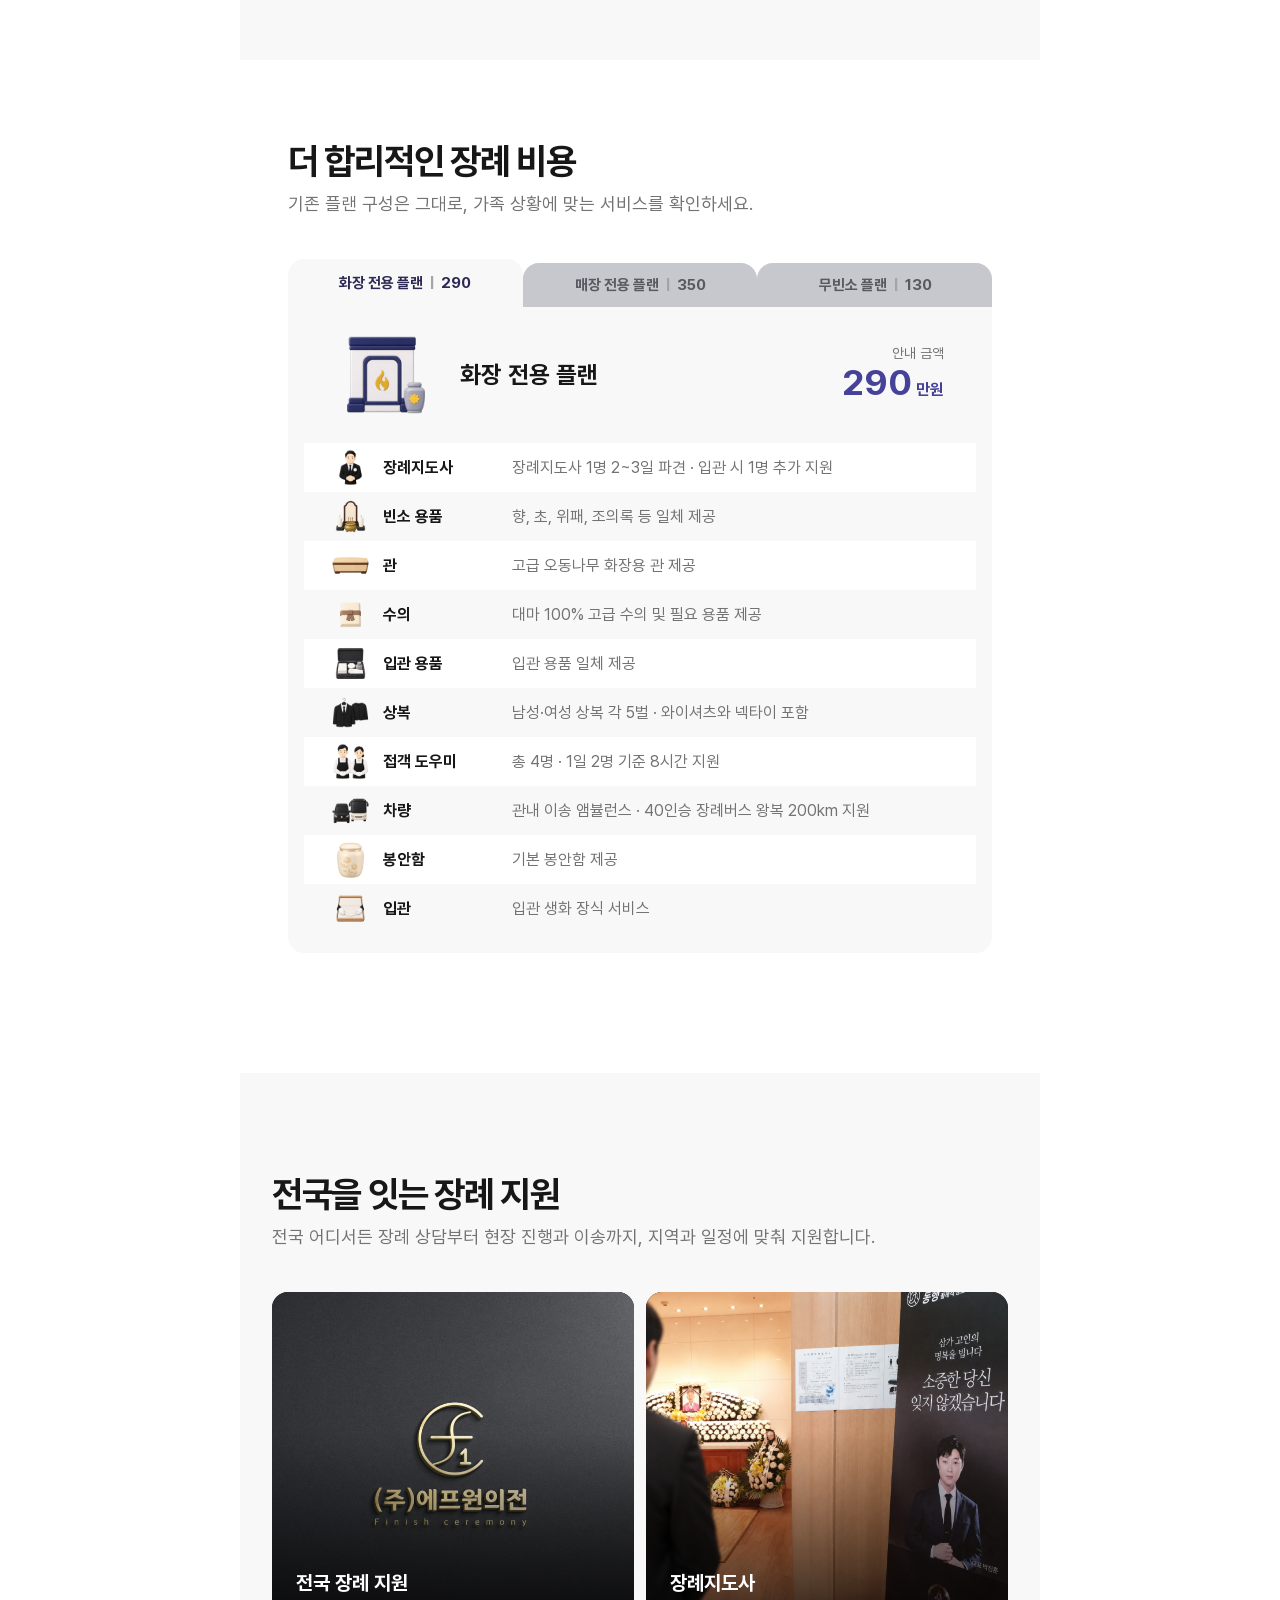
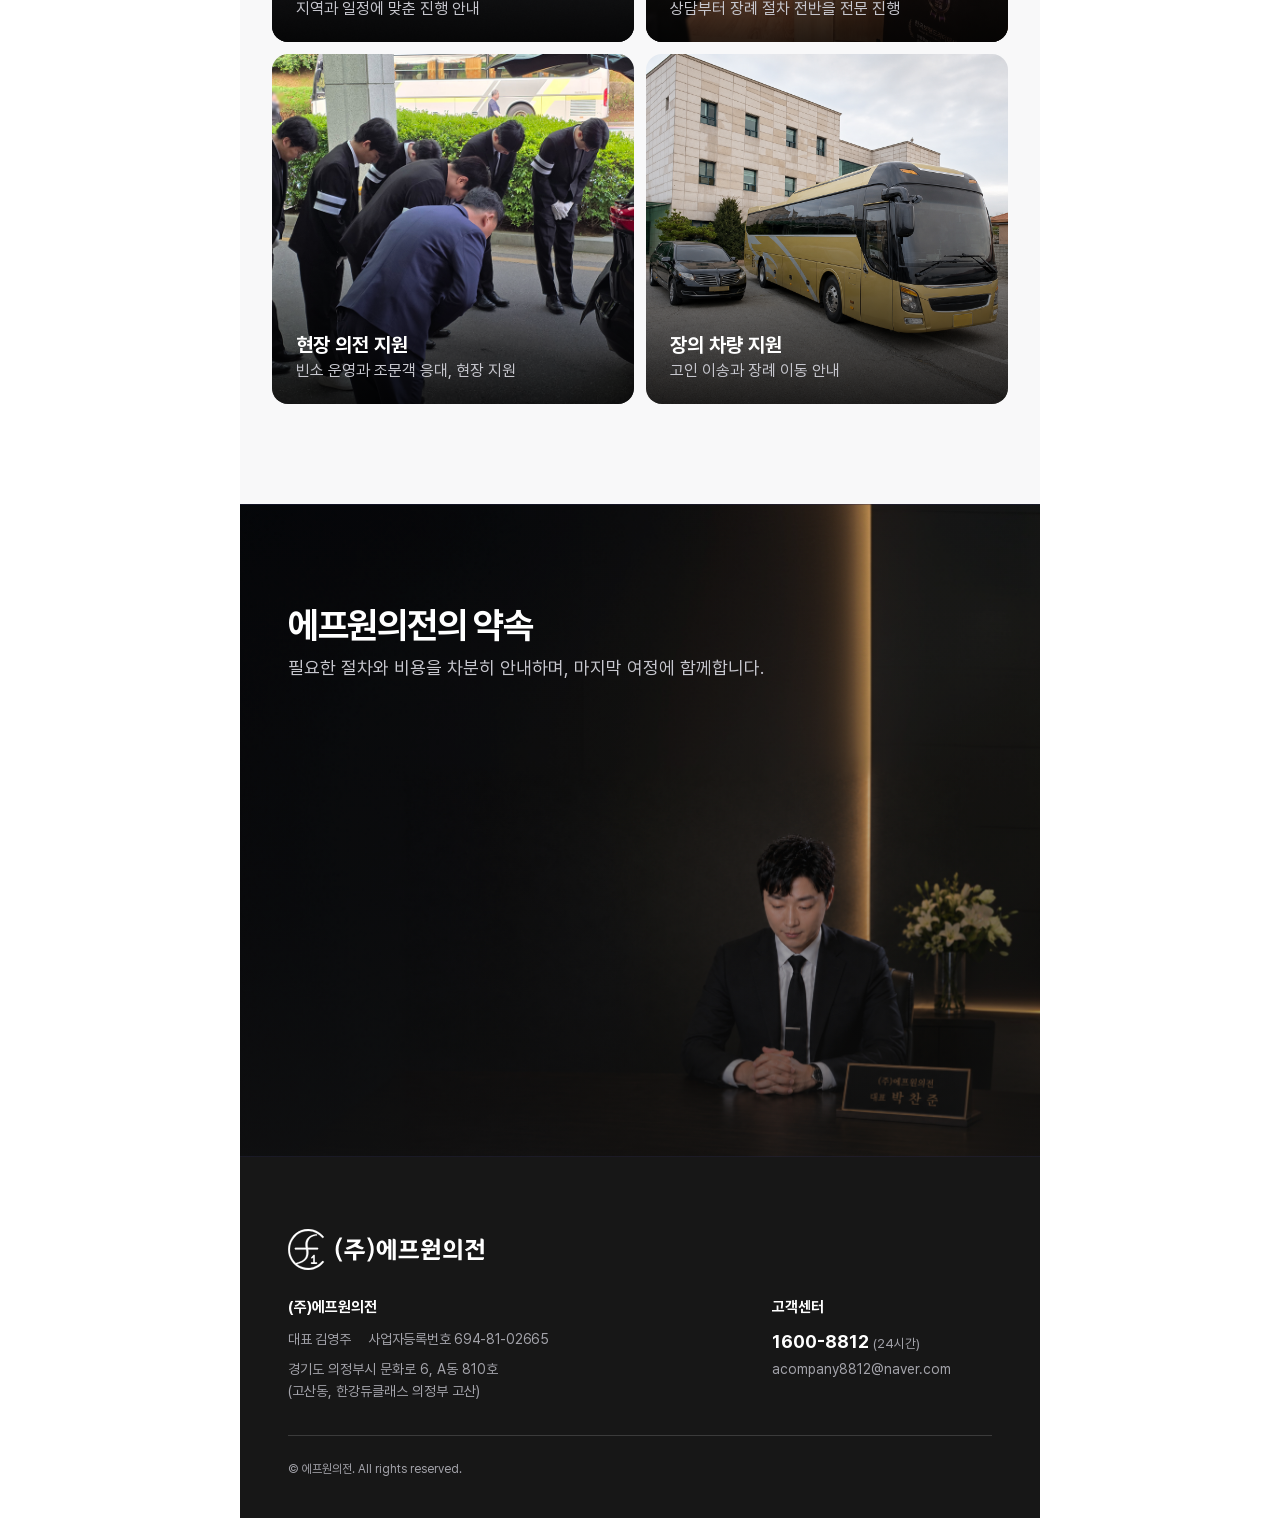
==== commit aacb0eb8: "Refresh homepage with lifecare vision and scroll depth" ====
--- a/index.html
+++ b/index.html
@@ -5,9 +5,11 @@
   <meta name="robots" content="noindex, nofollow">
   <meta name="viewport" content="width=device-width,initial-scale=1">
   <title>기업 전문 장례의전 | 에프원의전</title>
-  <meta name="description" content="기업 전문 장례의전, 에프원의전. 필요한 장례 서비스와 분야별 전문가 상담을 안내합니다.">
+  <meta name="description" content="기업 임직원과 가족을 위한 에프원의전. 장례의전부터 장례 이후 전문가 상담까지, 종합 라이프케어 서비스를 지향합니다.">
   <link rel="stylesheet" href="assets/pretendard.css">
   <link rel="stylesheet" href="styles.css?v=242">
+  <link rel="stylesheet" href="lifecare-home.css?v=1">
+  <link rel="preload" as="image" href="assets/lifecare-team.png">
 </head>
 <body>
   <header class="site-header">
@@ -24,15 +26,26 @@
 
   <main>
     <article class="page" id="home">
-      <section class="hero home-hero">
-        <picture><source media="(max-width:799px)" srcset="assets/home-hero-mobile.png"><img class="home-hero-image" src="assets/home-hero.png" alt="흰 국화"></picture>
-        <div class="hero-copy"><img class="hero-brand-logo" src="assets/logo.svg" alt="에프원의전"><p class="brand-eyebrow">기업 전문 장례의전</p><h1><span>기업의 신뢰로, 가족의 마음으로</span><span>마지막 여정에 함께합니다</span></h1><a class="pill" href="tel:16008812"><svg viewBox="0 0 24 24" aria-hidden="true"><path d="M7.1 3.8 9.4 3c.6-.2 1.3.1 1.5.7l1.1 2.8c.2.5 0 1.1-.4 1.4l-1.5 1.2a13 13 0 0 0 4.8 4.8l1.2-1.5c.4-.4.9-.6 1.4-.4l2.8 1.1c.6.2.9.9.7 1.5l-.8 2.3c-.3.8-1 1.3-1.8 1.3C11.4 18.2 5.8 12.6 5.8 5.6c0-.8.5-1.5 1.3-1.8Z"/></svg>24시간 긴급 장례 접수</a></div>
-      </section>
-      <div class="petal-layer" aria-hidden="true">
-        <img src="assets/petal-1.png" alt=""><img src="assets/petal-2.png" alt=""><img src="assets/petal-3.png" alt=""><img src="assets/petal-4.png" alt="">
-        <img src="assets/petal-2.png" alt=""><img src="assets/petal-4.png" alt=""><img src="assets/petal-1.png" alt=""><img src="assets/petal-3.png" alt="">
-        <img src="assets/petal-4.png" alt=""><img src="assets/petal-2.png" alt=""><img src="assets/petal-3.png" alt=""><img src="assets/petal-1.png" alt="">
-      </div>
+      <section class="hero home-hero lifecare-hero" aria-labelledby="lifecare-heading">
+        <div class="lifecare-background" aria-hidden="true"><img src="assets/lifecare-space.png" alt="" width="1672" height="941" fetchpriority="high"></div>
+        <div class="lifecare-light" aria-hidden="true"></div>
+        <div class="hero-copy">
+          <img class="hero-brand-logo" src="assets/logo.svg" alt="에프원의전" width="237" height="49">
+          <p class="brand-eyebrow">기업 전문 장례의전</p>
+          <h1 id="lifecare-heading"><span>임직원과 가족의 곁에,</span><span>에프원이 함께합니다.</span></h1>
+          <p class="lifecare-description">장례의전부터 장례 이후 필요한 전문가 상담까지.<br>에프원은 <strong>종합 라이프케어 서비스</strong>를 지향합니다.</p>
+          <div class="lifecare-actions"><a class="lifecare-primary" href="tel:16008812">24시간 장례 상담 <span>1600-8812 ↗</span></a><a class="lifecare-secondary" href="experts-preview.html?v=13#care-directory">필요한 도움 찾기 <span aria-hidden="true">→</span></a></div>
+        </div>
+        <div class="lifecare-people"><img src="assets/lifecare-team.png" alt="차분한 표정으로 함께 서 있는 의전 담당자 이미지" width="1122" height="1402" fetchpriority="high"></div>
+        <div class="lifecare-frontlight" aria-hidden="true"></div>
+        <p class="lifecare-scroll" aria-hidden="true"><span></span>함께하는 서비스 살펴보기</p>
+      </section>
+      <section class="lifecare-vision" aria-labelledby="lifecare-vision-heading">
+        <p class="lifecare-kicker">에프원이 향하는 내일</p>
+        <h2 id="lifecare-vision-heading">장례의전을 넘어,<br>삶을 돌보는 서비스로.</h2>
+        <p>기업 임직원과 가족에게 필요한 도움을 연결하며,<br>종합 라이프케어 서비스로 나아갑니다.</p>
+        <div class="lifecare-areas"><span>기업 장례의전</span><span>유가족 지원</span><span>전문가 상담 연결</span></div>
+      </section>
 
       <section class="section">
         <div class="heading"><h2>에프원의전을 믿을 수 있는 이유</h2><p>기업과 임직원 가족을 위한 장례, 필요한 절차와 비용부터 차분히 안내합니다.</p></div>
@@ -215,5 +228,6 @@
     <hr><small>© 에프원의전. All rights reserved.</small>
   </footer>
   <script src="script.js?v=18"></script>
+  <script src="lifecare-home.js?v=1"></script>
 </body>
 </html>
--- a/lifecare-home.css
+++ b/lifecare-home.css
@@ -0,0 +1,69 @@
+/* Home only: independent background and alpha foreground, existing guide/expert styles retained. */
+body:has(#home:not([hidden])){background:#fff}
+body:has(#home:not([hidden])) main{width:100%;max-width:1440px}
+#home>.section,#home>.closing{max-width:800px;margin-inline:auto}
+body:has(#home:not([hidden])) .site-header{width:100%;max-width:1440px;background:rgba(250,249,246,.93);color:#2c2a52;border-bottom:1px solid rgba(44,42,82,.12);box-shadow:none}
+body:has(#home:not([hidden])) .site-header .nav{max-width:800px;left:0;right:0;margin:auto}
+body:has(#home:not([hidden])) .site-header .nav a{color:#2c2a52}
+body:has(#home:not([hidden])) .site-header .nav a.active{border-color:#2c2a52}
+#home .lifecare-hero{height:790px;min-height:0;aspect-ratio:auto;background:#f3eee5;color:#2c2a52;isolation:isolate;overflow:hidden}
+#home .lifecare-hero::after{content:none}
+.lifecare-background{position:absolute;inset:-150px 0 -150px;z-index:0;transform:translate3d(0,var(--space-y,0px),0);will-change:transform;pointer-events:none}
+.lifecare-background img{display:block;width:100%;height:100%;object-fit:cover;object-position:52% 50%}
+.lifecare-light{position:absolute;inset:0;z-index:1;background:linear-gradient(90deg,rgba(250,249,246,.96) 0%,rgba(250,249,246,.88) 30%,rgba(250,249,246,.52) 49%,rgba(250,249,246,0) 72%);pointer-events:none}
+#home .lifecare-hero .hero-copy{position:relative;z-index:4;padding:158px 0 0 6%;width:57%;text-align:left}
+#home .lifecare-hero .hero-brand-logo{width:172px;height:auto;filter:brightness(0) saturate(100%) invert(15%) sepia(17%) saturate(1730%) hue-rotate(205deg)}
+#home .lifecare-hero .brand-eyebrow{color:#76664c;font-size:13px!important;letter-spacing:.13em!important;line-height:1.5;margin:42px 0 18px}
+#home .lifecare-hero .hero-copy h1{font-size:clamp(37px,3.8vw,53px);line-height:1.32;letter-spacing:-.055em;font-weight:700;margin:0;color:#2c2a52;word-break:keep-all}
+#home .lifecare-hero .hero-copy h1>span{display:block}
+#home .lifecare-description{font-size:16px;line-height:1.9;color:#62616b;letter-spacing:-.025em;margin:27px 0 0;word-break:keep-all}
+#home .lifecare-description strong{font-weight:600;color:#39374f}
+.lifecare-actions{display:flex;align-items:center;gap:24px;margin-top:36px;flex-wrap:wrap}
+.lifecare-primary{display:inline-flex;flex-direction:column;justify-content:center;gap:6px;padding:16px 22px;background:#2c2a52;border:1px solid #2c2a52;border-radius:4px;color:#fff;font-size:12px;line-height:1.35;min-height:70px;text-decoration:none}
+.lifecare-primary span{font-size:19px;letter-spacing:.015em;font-weight:650}
+.lifecare-secondary{display:inline-flex;gap:18px;align-items:center;border-bottom:1px solid #a6a0a8;padding:9px 0;color:#2c2a52;font-size:13px;min-height:44px;text-decoration:none}
+.lifecare-actions a:focus-visible{outline:3px solid #7770b0;outline-offset:5px}
+.lifecare-primary:hover{background:#444064}
+.lifecare-people{position:absolute;z-index:2;right:0;bottom:-54px;width:51%;max-width:735px;pointer-events:none;transform:translate3d(0,var(--people-y,0px),0);will-change:transform}
+.lifecare-people img{display:block;width:100%;height:auto}
+.lifecare-frontlight{position:absolute;z-index:3;inset:auto 0 0;height:92px;background:linear-gradient(0deg,#f8f6f2,rgba(248,246,242,0));pointer-events:none}
+.lifecare-scroll{position:absolute;z-index:4;bottom:32px;left:6%;display:flex;align-items:center;gap:12px;font-size:11px;letter-spacing:.03em;color:#787680;margin:0}
+.lifecare-scroll span{height:26px;width:1px;background:#8c8493}
+#home .lifecare-vision{max-width:800px;margin:auto;padding:90px 48px 80px;text-align:center;background:#fff;color:#2c2a52}
+.lifecare-kicker{font-size:12px;letter-spacing:.12em;color:#8c795e;margin:0 0 22px}
+.lifecare-vision h2{font-size:36px;line-height:1.4;font-weight:650;letter-spacing:-.045em;margin:0 0 22px}
+.lifecare-vision>p:last-of-type{font-size:16px;line-height:1.9;color:#777480;word-break:keep-all}
+.lifecare-areas{display:flex;flex-wrap:wrap;justify-content:center;gap:0;margin-top:30px;color:#555266;font-size:13px}
+.lifecare-areas span{padding:0 19px;border-right:1px solid #dad6df}.lifecare-areas span:last-child{border:0}
+@media(min-width:900px) and (max-width:1130px){#home .lifecare-hero{height:760px}.lifecare-people{width:53%;bottom:-15px}#home .lifecare-hero .hero-copy{padding-left:5%;width:61%}#home .lifecare-hero .hero-copy h1{font-size:38px}#home .lifecare-description{font-size:14px}}
+@media(max-width:899px){
+ #home .lifecare-hero{height:1000px;aspect-ratio:auto}
+ #home .lifecare-hero .hero-copy{width:100%;padding:102px 7% 0}
+ #home .lifecare-hero .hero-brand-logo{width:158px}
+ #home .lifecare-hero .brand-eyebrow{margin:30px 0 15px}
+ #home .lifecare-hero .hero-copy h1{font-size:40px}
+ #home .lifecare-description{font-size:15px;margin-top:20px}
+ .lifecare-actions{margin-top:25px;gap:24px}
+ .lifecare-primary{flex-direction:row;align-items:center;gap:16px;min-height:54px;padding:13px 18px;font-size:12px}.lifecare-primary span{font-size:17px}
+ .lifecare-people{width:530px;max-width:82%;bottom:-65px;right:3%}
+ .lifecare-background{inset:-120px -15% -120px;opacity:.86}
+ .lifecare-light{background:linear-gradient(180deg,#faf9f6 0%,rgba(250,249,246,.94) 36%,rgba(250,249,246,.4) 58%,rgba(250,249,246,0) 90%)}
+ .lifecare-scroll{bottom:34px;left:7%;writing-mode:vertical-rl;gap:12px}
+}
+@media(max-width:540px){
+ #home .lifecare-hero{height:850px}
+ #home .lifecare-hero .hero-copy{padding:94px 24px 0}
+ #home .lifecare-hero .hero-brand-logo{width:136px}
+ #home .lifecare-hero .brand-eyebrow{font-size:11px!important;margin:27px 0 13px}
+ #home .lifecare-hero .hero-copy h1{font-size:clamp(26px,7.2vw,36px);line-height:1.38}
+ #home .lifecare-description{font-size:13px;line-height:1.85;margin-top:18px}
+ .lifecare-actions{gap:16px;margin-top:22px;align-items:stretch}
+ .lifecare-primary{flex-direction:column;align-items:flex-start;gap:4px;min-height:65px;padding:12px 16px;font-size:11px}.lifecare-primary span{font-size:17px}
+ .lifecare-secondary{font-size:12px;gap:10px;align-self:center}
+ .lifecare-people{width:390px;max-width:98%;right:-1%;bottom:-24px}
+ .lifecare-scroll{left:16px;bottom:28px;font-size:9px}
+ .lifecare-frontlight{height:60px}
+ #home .lifecare-vision{padding:62px 24px 54px}
+ .lifecare-vision h2{font-size:28px}.lifecare-vision>p:last-of-type{font-size:13px}.lifecare-areas{font-size:11px}.lifecare-areas span{padding:0 10px}
+}
+@media(prefers-reduced-motion:reduce){.lifecare-background,.lifecare-people{transform:none!important;will-change:auto}}
